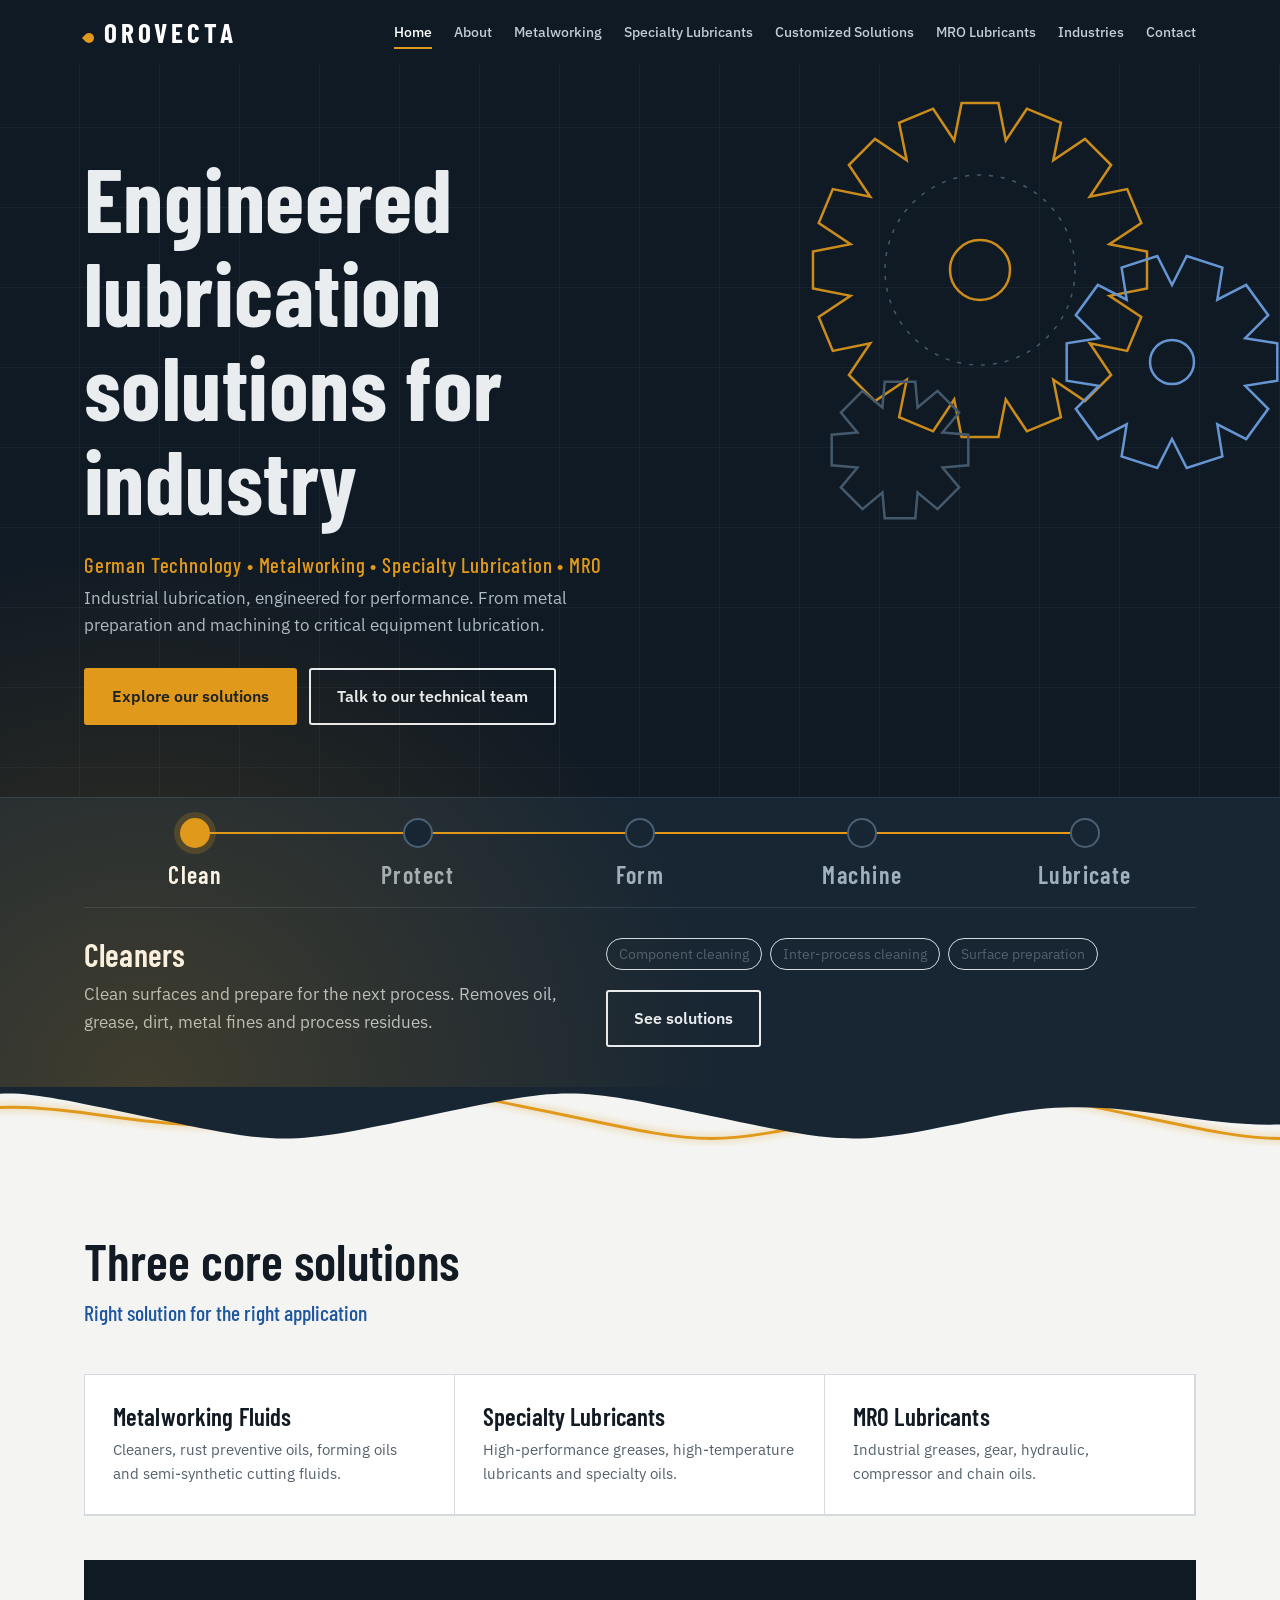
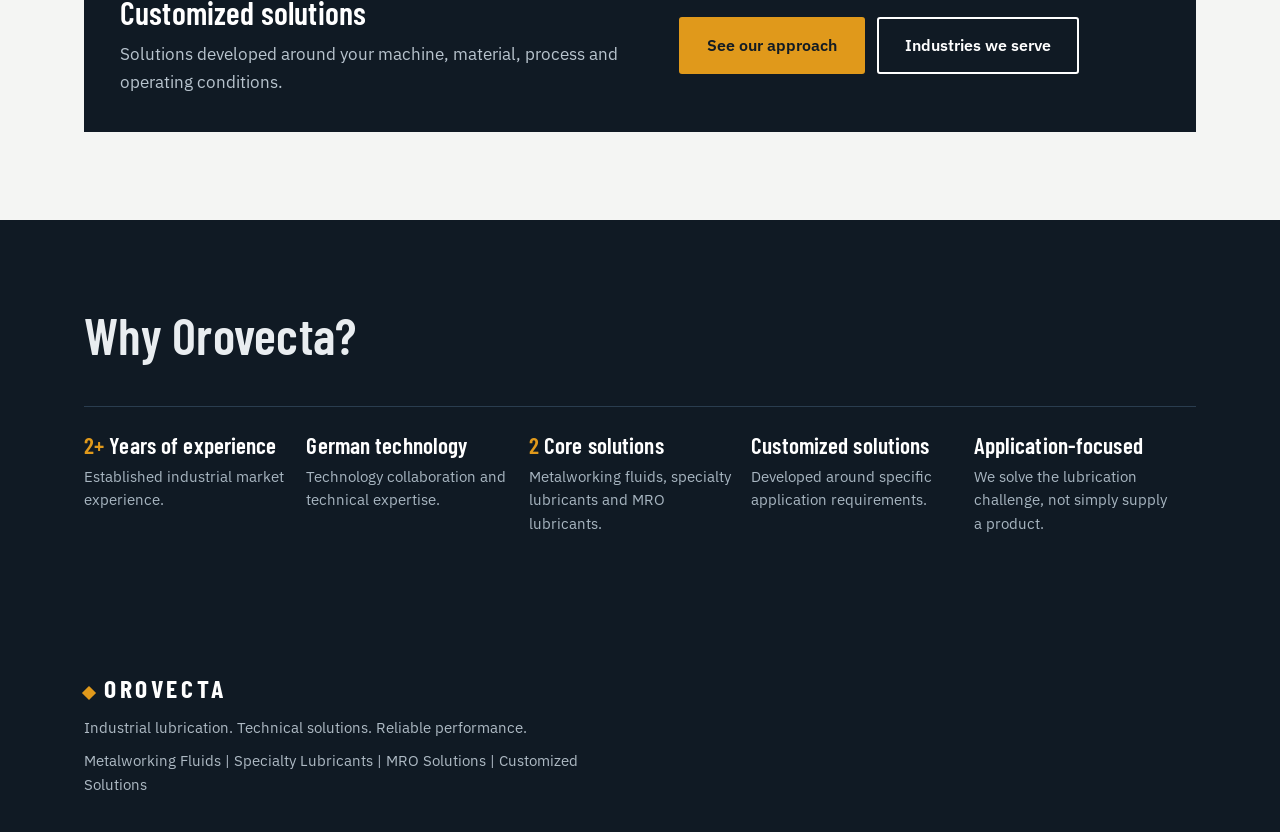
==== index.html @ 0b3fddcb "rename" ====
<!DOCTYPE html>
<html lang="en">
<head>
<meta charset="utf-8">
<meta name="viewport" content="width=device-width, initial-scale=1, viewport-fit=cover">
<title>Orovecta | Industrial Lubrication. Engineered for Performance.</title>
<meta name="description" content="Metalworking fluids, specialty lubricants and MRO lubrication solutions with German technology, backed by application expertise.">
<link rel="preconnect" href="https://fonts.googleapis.com">
<link rel="preconnect" href="https://fonts.gstatic.com" crossorigin>
<link href="https://fonts.googleapis.com/css2?family=Barlow+Condensed:wght@500;600;700&family=IBM+Plex+Sans:wght@400;500;600&display=swap" rel="stylesheet">
<style>
:root{--bg:#f4f5f3;--surface:#fff;--ink:#121b24;--muted:#53606c;--line:#d5dade;--dark:#101a24;--dark2:#182633;--cobalt:#1f56a0;--amber:#e0991b;--on-dark:#e9edf0;
--head:'Barlow Condensed','Arial Narrow',Arial,sans-serif;--body:'IBM Plex Sans',system-ui,-apple-system,'Segoe UI',Arial,sans-serif;
box-sizing:border-box;padding-top:env(safe-area-inset-top,0px);padding-bottom:env(safe-area-inset-bottom,0px)}
@media (prefers-color-scheme:dark){:root:not([data-theme="light"]){--bg:#0d151d;--surface:#142130;--ink:#e9edf0;--muted:#9aa8b4;--line:#27384a;--cobalt:#6fa3e6}}
:root[data-theme="dark"]{--bg:#0d151d;--surface:#142130;--ink:#e9edf0;--muted:#9aa8b4;--line:#27384a;--cobalt:#6fa3e6}
*,*::before,*::after{box-sizing:inherit}
main>section{display:none}main>section.on{display:block}main>section.on.first:not(.hero){padding-top:150px}
nav a.cur{color:#fff;border-color:var(--amber)}
.pn{display:flex;justify-content:space-between;gap:16px;margin-top:56px;padding-top:24px;border-top:1px solid var(--line);flex-wrap:wrap}
html{scroll-padding-top:calc(72px + env(safe-area-inset-top,0px))}
body{margin:0;background:var(--bg);color:var(--ink);font:400 17px/1.6 var(--body)}
h1,h2,h3{font-family:var(--head);font-weight:600;line-height:1.05;margin:0;letter-spacing:.005em}
h1{font-size:clamp(2.8rem,7.5vw,5.6rem);font-weight:700}
h2{font-size:clamp(2.1rem,4.6vw,3.2rem)}
h3{font-size:1.55rem}
p{margin:0 0 1em;max-width:62ch}
a{color:inherit}
:focus-visible{outline:3px solid var(--amber);outline-offset:3px}
.wrap{max-width:1160px;margin:0 auto;padding:0 24px}
section{padding:88px 0}
.sub{font:500 1.35rem/1.3 var(--head);color:var(--cobalt);margin:10px 0 22px}
.lead{font-size:1.1rem;color:var(--muted)}

/* header */
header{position:fixed;top:0;left:0;right:0;z-index:20;background:var(--dark);color:var(--on-dark);padding-top:env(safe-area-inset-top,0px)}
.bar{display:flex;align-items:center;justify-content:space-between;height:64px}
.logo{font:700 1.7rem var(--head);letter-spacing:.14em;text-decoration:none;color:#fff}
.logo i{display:inline-block;width:10px;height:10px;background:var(--amber);margin-right:10px;transform:rotate(45deg)}
nav ul{display:flex;gap:22px;list-style:none;margin:0;padding:0}
nav a{text-decoration:none;font-size:.86rem;font-weight:500;color:#c3ccd4;padding:6px 0;border-bottom:2px solid transparent}
nav a:hover{color:#fff;border-color:var(--amber)}
.menu{display:none;background:none;border:1px solid #3a4b5b;color:#fff;padding:8px 14px;font:inherit;font-size:.9rem;border-radius:4px;cursor:pointer}
@media(max-width:1020px){.menu{display:block}
nav{position:absolute;top:100%;left:0;right:0;background:var(--dark);display:none;border-top:1px solid #26384a}
nav.open{display:block}nav ul{flex-direction:column;gap:0;padding:8px 24px 16px}nav a{display:block;padding:12px 0}}

/* hero */
.hero{background:var(--dark);color:var(--on-dark);padding:150px 0 0;position:relative;overflow:hidden}
.hero::before{content:"";position:absolute;inset:0;background:repeating-linear-gradient(90deg,transparent 0 79px,rgba(255,255,255,.04) 79px 80px),repeating-linear-gradient(0deg,transparent 0 79px,rgba(255,255,255,.04) 79px 80px)}
.hero .wrap{position:relative}
.hero h1{max-width:13ch}
.hero p.tag{font:500 1.3rem var(--head);color:var(--amber);letter-spacing:.04em;margin:26px 0 8px}
.hero p.sup{color:#aebac4;max-width:52ch}
.btns{display:flex;flex-wrap:wrap;gap:12px;margin-top:28px}
.btn{display:inline-block;padding:14px 26px;border-radius:3px;font-weight:600;text-decoration:none;font-size:.98rem;border:2px solid var(--amber);cursor:pointer;font-family:var(--body)}
.btn.p{background:var(--amber);color:#121b24}.btn.p:hover{background:#f0ac35}
.btn.o{color:inherit;border-color:currentColor;background:none}.btn.o:hover{border-color:var(--amber);color:var(--amber)}

/* process line: the signature element */
.line{margin-top:72px;background:var(--dark2);border-top:1px solid #2a3d4f;position:relative}
.stages{display:grid;grid-template-columns:repeat(5,1fr);position:relative}
.stages::before{content:"";position:absolute;top:34px;left:10%;height:2px;background:var(--amber);width:80%;transform-origin:left;animation:draw 1.6s .2s cubic-bezier(.6,0,.2,1) both}
@keyframes draw{from{transform:scaleX(0)}}
.st{background:none;border:0;color:#9fb0be;font:inherit;text-align:center;padding:20px 8px 18px;cursor:pointer;position:relative}
.st b{display:block;width:30px;height:30px;margin:0 auto 12px;border:2px solid #4b6074;background:var(--dark2);border-radius:50%;position:relative;z-index:1;transition:.2s}
.st span{font:600 1.5rem var(--head);letter-spacing:.06em;display:block}
.st[aria-selected="true"]{color:#fff}.st[aria-selected="true"] b{background:var(--amber);border-color:var(--amber);box-shadow:0 0 0 6px rgba(224,153,27,.2)}
.st:hover b{border-color:var(--amber)}
.detail{padding:30px 0 40px;border-top:1px solid #2a3d4f;display:grid;grid-template-columns:1fr 1.2fr;gap:30px;align-items:start}
.detail h3{color:#fff;font-size:2rem}.detail p{color:#b8c4ce;margin:0}.detail .chips span{border-color:#3a4f63;color:#d6dee5}
@media(max-width:760px){.stages::before{display:none}.st span{font-size:1.05rem}.st b{width:22px;height:22px}.detail{grid-template-columns:1fr}.st{padding:16px 2px 14px}}
@media(prefers-reduced-motion:reduce){.stages::before{animation:none}html{scroll-behavior:auto}}

.chips{display:flex;flex-wrap:wrap;gap:8px;margin:14px 0 0;padding:0;list-style:none}
.chips span,.chips li{border:1px solid var(--line);padding:4px 12px;border-radius:99px;font-size:.88rem;color:var(--muted)}

/* about / expertise */
.two{display:grid;grid-template-columns:1fr 1fr;gap:56px}
@media(max-width:860px){.two{grid-template-columns:1fr}section{padding:64px 0}}
.exp{display:grid;grid-template-columns:repeat(2,1fr);gap:0;border:1px solid var(--line);margin-top:48px;background:var(--surface)}
.exp a{padding:28px;text-decoration:none;border-right:1px solid var(--line);border-bottom:1px solid var(--line);transition:background .2s}
.exp a:hover{background:rgba(224,153,27,.1)}
.exp h3{margin-bottom:8px}.exp p{font-size:.95rem;color:var(--muted);margin:0}
.exp.e3{grid-template-columns:repeat(3,1fr)}
@media(max-width:800px){.exp,.exp.e3{grid-template-columns:1fr}}

/* product sections */
.alt{background:var(--surface);border-block:1px solid var(--line)}
.grid{display:grid;grid-template-columns:repeat(2,1fr);gap:20px;margin-top:44px}
.card{background:var(--surface);border:1px solid var(--line);border-left:5px solid var(--cobalt);padding:28px}
.alt .card{background:var(--bg)}
.card h3{margin-bottom:4px}.card .k{font-weight:500;margin-bottom:12px}.card p{color:var(--muted);font-size:.96rem}
.card .for{font-size:.82rem;color:var(--muted);margin:0 0 6px}
@media(max-width:760px){.grid{grid-template-columns:1fr}}
.grid.three{grid-template-columns:repeat(3,1fr)}@media(max-width:900px){.grid.three{grid-template-columns:1fr 1fr}}@media(max-width:600px){.grid.three{grid-template-columns:1fr}}
.callout{background:var(--dark);color:var(--on-dark);padding:36px;margin-top:44px;display:grid;grid-template-columns:1.1fr 1fr;gap:30px;align-items:center}
.callout h3{font-size:2rem;color:#fff}.callout p{color:#b8c4ce;margin:12px 0 0}.callout .chips li{border-color:#3a4f63;color:#d6dee5}
@media(max-width:760px){.callout{grid-template-columns:1fr}}

/* custom steps: a real sequence */
.steps{display:grid;grid-template-columns:repeat(5,1fr);gap:0;margin-top:44px;counter-reset:s}
.steps div{padding:22px 18px 0 0;border-top:3px solid var(--ink);position:relative;counter-increment:s}
.steps div::before{content:counter(s);font:700 1.1rem var(--head);position:absolute;top:-3px;right:0;background:var(--amber);padding:2px 9px}
.steps h3{font-size:1.4rem}.steps p{font-size:.92rem;color:var(--muted);margin:6px 0 0}
@media(max-width:860px){.steps{grid-template-columns:1fr;gap:22px}}
.motto{font:700 clamp(1.7rem,4vw,2.6rem)/1.1 var(--head);margin-top:52px;color:var(--cobalt)}

/* industries */
.ind{margin-top:40px;border-top:1px solid var(--line)}
.ind div{display:grid;grid-template-columns:1fr 1.5fr;gap:24px;padding:22px 0;border-bottom:1px solid var(--line)}
.ind h3{font-size:1.6rem}.ind p{margin:0;color:var(--muted)}
@media(max-width:700px){.ind div{grid-template-columns:1fr;gap:6px}}

/* why */
.why{background:var(--dark);color:var(--on-dark)}
.why .grid{grid-template-columns:repeat(5,1fr);gap:0;border-top:1px solid #2a3d4f}
.why .num{color:var(--amber)}
.why .grid{align-items:start}
.why .grid div{padding:26px 20px 0 0}.why h3{color:#fff;font-size:1.45rem;margin-bottom:8px}.why p{font-size:.92rem;color:#a8b6c1;margin:0}
@media(max-width:960px){.why .grid{grid-template-columns:1fr 1fr;gap:20px}}@media(max-width:560px){.why .grid{grid-template-columns:1fr}}

/* contact */
form{display:grid;grid-template-columns:1fr 1fr;gap:16px;margin-top:8px}
label{display:block;font-size:.9rem;font-weight:500;margin-bottom:6px}
input,textarea{width:100%;font:inherit;padding:12px 14px;border:1px solid var(--line);background:var(--surface);color:var(--ink);border-radius:3px}
input:focus,textarea:focus{border-color:var(--cobalt)}
.full{grid-column:1/-1}textarea{min-height:130px;resize:vertical}
@media(max-width:560px){form{grid-template-columns:1fr}}
#msg{margin-top:14px;font-weight:500;color:var(--cobalt)}
footer{background:var(--dark);color:#aebac4;padding:48px 0 36px}
footer .logo{font-size:1.6rem}footer p{margin:10px 0 0;font-size:.92rem}

/* motion + creative layer */
.art{position:absolute;right:-60px;top:70px;width:min(560px,60vw);opacity:.9;pointer-events:none}
.art .g1{transform-origin:200px 200px;animation:spin 40s linear infinite}
.art .g2{transform-origin:392px 292px;animation:spin 25s linear infinite reverse}
.art .g3{transform-origin:120px 380px;animation:spin 18s linear infinite}
@keyframes spin{to{transform:rotate(360deg)}}
.drop{display:inline-block;width:14px;height:14px;background:var(--amber);border-radius:50% 50% 50% 0;transform:rotate(-45deg);margin-right:10px;animation:drip 2.4s ease-in infinite}
@keyframes drip{0%{transform:rotate(-45deg) translate(0,-6px) scale(.7);opacity:0}30%{opacity:1}100%{transform:rotate(-45deg) translate(6px,6px) scale(1);opacity:.9}}
.rv{opacity:0;transform:translateY(26px);transition:opacity .7s ease,transform .7s cubic-bezier(.2,.7,.2,1);transition-delay:var(--d,0s)}
.rv.in{opacity:1;transform:none}
.steps div{--w:0}.steps div::after{content:"";position:absolute;left:0;top:-3px;height:3px;width:100%;background:var(--amber);transform:scaleX(0);transform-origin:left;transition:transform .9s ease var(--d,0s)}
.steps div.in::after{transform:scaleX(1)}
.ind div{transition:padding-left .25s,background .25s}.ind div:hover{padding-left:18px;background:rgba(224,153,27,.08)}
.card{transition:transform .25s,box-shadow .25s,border-color .25s}.card:hover{transform:translateY(-4px);border-left-color:var(--amber);box-shadow:0 14px 28px -16px rgba(16,26,36,.35)}
.wave{display:block;width:100%;height:60px;margin-top:-1px;background:var(--dark)}
.wave path{animation:slosh 7s ease-in-out infinite alternate}
@keyframes slosh{to{transform:translateX(-80px)}}
.cnt{font:700 3.2rem/1 var(--head);color:var(--amber)}
.bar2{position:fixed;left:0;top:0;height:3px;background:var(--amber);width:0;z-index:30}
@media(prefers-reduced-motion:reduce){.art *,.drop,.wave path{animation:none!important}.rv{opacity:1;transform:none;transition:none}.steps div::after{transition:none;transform:scaleX(1)}}

.sheen{fill:none;stroke:#e0991b;stroke-width:3;stroke-linecap:round;filter:drop-shadow(0 0 4px rgba(224,153,27,.7))}
.hero::after{content:"";position:absolute;left:-10%;bottom:0;width:70%;height:55%;background:radial-gradient(ellipse at 30% 100%,rgba(224,153,27,.2),transparent 65%);pointer-events:none}
</style>
</head>
<body>
<div class="bar2" id="pg"></div>
<header>
 <div class="wrap bar">
  <a class="logo" href="#home"><i class="drop"></i>OROVECTA</a>
  <button class="menu" id="menu" aria-expanded="false" aria-controls="nav">Menu</button>
  <nav id="nav" aria-label="Main">
   <ul>
    <li><a href="#home">Home</a></li><li><a href="#about">About</a></li><li><a href="#metalworking">Metalworking</a></li>
    <li><a href="#specialty">Specialty Lubricants</a></li><li><a href="#custom">Customized Solutions</a></li>
    <li><a href="#mro">MRO Lubricants</a></li><li><a href="#industries">Industries</a></li><li><a href="#contact">Contact</a></li>
   </ul>
  </nav>
 </div>
</header>

<main>
<section class="hero" id="home" style="padding-bottom:0">
 <div class="wrap">
  <h1>Engineered lubrication solutions for industry</h1>
  <p class="tag">German Technology &bull; Metalworking &bull; Specialty Lubrication &bull; MRO</p>
  <p class="sup">Industrial lubrication, engineered for performance. From metal preparation and machining to critical equipment lubrication.</p>
  <div class="btns"><a class="btn p" href="#about">Explore our solutions</a><a class="btn o" href="#contact">Talk to our technical team</a></div>
 </div>
 <div class="line">
  <div class="wrap">
   <div class="stages" role="tablist" aria-label="Application stages"></div>
   <div class="detail" id="detail" role="tabpanel" aria-live="polite"></div>
  </div>
 </div>
</section>
<svg class="wave" viewBox="0 0 1440 60" preserveAspectRatio="none" aria-hidden="true" style="background:var(--bg)"><path class="sheen" d="M-80 30C80 0 160 60 320 30S480 0 640 30 800 60 960 30 1120 0 1280 30 1440 60 1600 30"/><path fill="#182633" d="M-80 0H1520V30C1360 60 1280 0 1120 30S960 60 800 30 640 0 480 30 320 60 160 30 0 0 -80 30Z"/></svg>

<section id="about">
 <div class="wrap">
  <div class="two">
   <div>
    <h2>About Orovecta</h2>
    <p class="sub">Technology. Application expertise. Industrial experience.</p>
   </div>
   <div>
    <p>Orovecta is an industrial lubrication brand with over 8 years of market experience, providing technology-driven lubrication solutions for metalworking and industrial applications.</p>
    <p>Our technology collaboration with German partners brings technical expertise into our portfolio, while our application-focused approach helps address the practical challenges faced by manufacturers and maintenance teams.</p>
    <p><strong>We believe lubrication is not simply about selecting an oil or grease. It is about understanding the application, operating environment and performance requirement.</strong></p>
   </div>
  </div>
  <div class="exp">
   <a href="#metalworking"><h3>Metalworking Fluids</h3><p>Cleaners, rust preventive oils, forming oils and semi-synthetic cutting fluids.</p></a>
   <a href="#specialty"><h3>Specialty Lubricants</h3><p>High-performance greases, high-temperature lubricants, specialty oils and application-specific lubricants.</p></a>
   <a href="#mro"><h3>MRO &amp; Industrial Lubricants</h3><p>Industrial greases, gear, hydraulic, compressor and chain oils, and maintenance lubricants.</p></a>
   <a href="#custom"><h3>Customized Solutions</h3><p>Application-specific formulations and technical solutions.</p></a>
  </div>
 </div>
</section>

<section class="alt" id="metalworking">
 <div class="wrap">
  <h2>Metalworking Solutions</h2>
  <p class="sub">Designed around your manufacturing process</p>
  <p class="lead">Metalworking performance depends on the interaction between material, tooling, machine, process and fluid. Orovecta provides solutions across different stages of metal processing.</p>
  <div class="grid">
   <article class="card"><h3>Cleaners</h3><p class="k">Clean surfaces. Prepare for the next process.</p><p class="for">Removes</p><ul class="chips"><li>Oil</li><li>Grease</li><li>Dirt</li><li>Metal fines</li><li>Process residues</li></ul><p style="margin-top:14px">Component cleaning, inter-process cleaning and surface preparation.</p></article>
   <article class="card"><h3>Rust Preventive Oils</h3><p class="k">Protect components between processes.</p><p class="for">Corrosion protection during</p><ul class="chips"><li>Inter-process storage</li><li>Transportation</li><li>Finished component storage</li></ul><p style="margin-top:14px">Protects ferrous components against atmospheric corrosion and flash rust.</p></article>
   <article class="card"><h3>Forming Oils</h3><p class="k">Lubrication for demanding forming operations.</p><p class="for">Solutions for</p><ul class="chips"><li>Stamping</li><li>Pressing</li><li>Drawing</li><li>Deep drawing</li><li>Bending</li><li>Sheet metal forming</li></ul><p style="margin-top:14px">Supports lubrication, surface protection and process performance.</p></article>
   <article class="card"><h3>Semi-Synthetic Cutting Fluids</h3><p class="k">Cooling and lubrication for modern machining.</p><p class="for">Suitable for</p><ul class="chips"><li>Turning</li><li>Milling</li><li>Drilling</li><li>Tapping</li><li>Sawing</li><li>CNC machining</li></ul><p style="margin-top:14px">Supports tool life, surface finish, cooling, lubrication and process stability.</p></article>
  </div>
  <div class="btns"><a class="btn p" href="#contact">View metalworking products</a></div>
 </div>
</section>

<section id="specialty">
 <div class="wrap">
  <h2>Specialty Lubricants</h2>
  <p class="sub">Performance for demanding applications</p>
  <p class="lead">Standard lubricants are not always sufficient when equipment operates under extreme temperature, heavy loads, high speeds, water exposure, aggressive environments or extended lubrication intervals. Orovecta's specialty portfolio is designed for applications where conventional lubrication reaches its limits.</p>
  <div class="grid three">
   <article class="card"><h3>High-Temperature Lubricants</h3><p>For applications exposed to elevated and fluctuating temperatures.</p></article>
   <article class="card"><h3>Heavy-Duty &amp; EP Lubricants</h3><p>For high-load and demanding industrial equipment.</p></article>
   <article class="card"><h3>Specialty Greases</h3><p>For critical bearings, machinery and application-specific requirements.</p></article>
   <article class="card"><h3>High-Performance Chain Lubricants</h3><p>For chains operating under demanding temperature and environmental conditions.</p></article>
   <article class="card"><h3>Specialty Oils</h3><p>For selected gear, hydraulic, compressor and industrial applications.</p></article>
   <article class="card"><h3>Maintenance &amp; Assembly Lubricants</h3><p>For assembly, protection and maintenance requirements.</p></article>
  </div>
  <div class="callout">
   <div><h3>When standard lubrication isn't enough</h3><p>Our technical team works with you to understand temperature, load, speed, environment, materials and lubrication interval, then identifies the appropriate specialty lubricant for the application.</p></div>
   <ul class="chips"><li>High-temperature bearings</li><li>Industrial chains &amp; conveyors</li><li>Gearboxes &amp; drives</li><li>Heavy-load equipment</li><li>Machine tools</li><li>Process equipment</li><li>Water-exposed equipment</li><li>Critical industrial applications</li></ul>
  </div>
  <div class="btns"><a class="btn p" href="#contact">Explore specialty lubricants</a></div>
 </div>
</section>

<section class="alt" id="custom">
 <div class="wrap">
  <h2>Customized Lubrication Solutions</h2>
  <p class="sub">Because every application is different</p>
  <p class="lead">A standard product may not always deliver the desired performance. Differences in material, process, machine design, operating conditions and production requirements can create unique lubrication challenges. Orovecta works with customers to develop application-specific solutions across metalworking and industrial lubrication.</p>
  <div class="steps">
   <div><h3>Understand</h3><p>Material, machine, process and operating conditions.</p></div>
   <div><h3>Identify</h3><p>The key performance challenge.</p></div>
   <div><h3>Recommend</h3><p>An appropriate existing Orovecta solution or formulation.</p></div>
   <div><h3>Trial</h3><p>Evaluation under actual operating conditions.</p></div>
   <div><h3>Optimize</h3><p>Fine-tuning for performance and process requirements.</p></div>
  </div>
  <h3 style="margin-top:56px">Customization can include</h3>
  <ul class="chips"><li>Application-specific formulations</li><li>Performance optimization</li><li>Product modification</li><li>Alternative lubricant solutions</li><li>Metalworking fluid customization</li><li>Process-specific lubrication</li></ul>
  <p class="motto">Your process. Your requirements. Your solution.</p>
  <a class="btn p" href="#contact">Discuss your application</a>
 </div>
</section>

<section id="mro">
 <div class="wrap">
  <h2>MRO &amp; Industrial Lubrication</h2>
  <p class="sub">Reliable lubrication for everyday industrial requirements</p>
  <p class="lead">Orovecta provides a range of industrial lubricants for routine maintenance as well as demanding plant applications.</p>
  <div class="grid three">
   <article class="card"><h3>Industrial Greases</h3><p>For bearings, machinery and general industrial applications.</p></article>
   <article class="card"><h3>Gear Oils</h3><p>For industrial gearboxes and transmission systems.</p></article>
   <article class="card"><h3>Hydraulic Oils</h3><p>For hydraulic equipment and fluid power systems.</p></article>
   <article class="card"><h3>Compressor Oils</h3><p>For industrial compressor applications.</p></article>
   <article class="card"><h3>Chain Oils</h3><p>For industrial chains and material handling systems.</p></article>
   <article class="card"><h3>Circulating &amp; Machine Oils</h3><p>For general industrial lubrication requirements.</p></article>
   <article class="card"><h3>Maintenance Lubricants</h3><p>For assembly, protection and routine plant maintenance.</p></article>
  </div>
  <p class="for" style="margin:36px 0 0;color:var(--muted)">Applications</p>
  <ul class="chips"><li>Bearings</li><li>Gearboxes</li><li>Chains</li><li>Conveyors</li><li>Pumps</li><li>Motors</li><li>Machine tools</li><li>Industrial equipment</li></ul>
  <div class="btns"><a class="btn p" href="#contact">Explore MRO products</a></div>
 </div>
</section>

<section class="alt" id="industries">
 <div class="wrap">
  <h2>Solutions Across Industry</h2>
  <p class="lead" style="margin-top:14px">Orovecta serves a broad range of manufacturing and industrial sectors.</p>
  <div class="ind">
   <div><h3>Automotive &amp; Auto Components</h3><p>Machining, forming, cleaning, corrosion protection and equipment lubrication.</p></div>
   <div><h3>General Engineering</h3><p>CNC machining, machine tools, bearings, gearboxes and plant maintenance.</p></div>
   <div><h3>Metal Fabrication</h3><p>Forming, stamping, cutting, cleaning and corrosion protection.</p></div>
   <div><h3>Steel &amp; Metal Processing</h3><p>Specialty lubrication and metalworking solutions for demanding environments.</p></div>
   <div><h3>Industrial Machinery</h3><p>Specialty lubricants and MRO solutions for critical equipment.</p></div>
   <div><h3>Machine Shops &amp; CNC</h3><p>Cutting fluids, cleaners, forming solutions and application-specific products.</p></div>
  </div>
 </div>
</section>

<section data-page="home">
 <div class="wrap">
  <h2>Three core solutions</h2>
  <p class="sub">Right solution for the right application</p>
  <div class="exp e3">
   <a href="#metalworking"><h3>Metalworking Fluids</h3><p>Cleaners, rust preventive oils, forming oils and semi-synthetic cutting fluids.</p></a>
   <a href="#specialty"><h3>Specialty Lubricants</h3><p>High-performance greases, high-temperature lubricants and specialty oils.</p></a>
   <a href="#mro"><h3>MRO Lubricants</h3><p>Industrial greases, gear, hydraulic, compressor and chain oils.</p></a>
  </div>
  <div class="callout">
   <div><h3>Customized solutions</h3><p>Solutions developed around your machine, material, process and operating conditions.</p></div>
   <div class="btns" style="margin:0"><a class="btn p" href="#custom">See our approach</a><a class="btn o" href="#industries" style="color:#fff">Industries we serve</a></div>
  </div>
 </div>
</section>

<section class="why" data-page="home">
 <div class="wrap">
  <h2>Why Orovecta?</h2>
  <div class="grid">
   <div><h3><span class="num"><span data-n="9">0</span>+</span> Years of experience</h3><p>Established industrial market experience.</p></div>
   <div><h3>German technology</h3><p>Technology collaboration and technical expertise.</p></div>
   <div><h3><span class="num"><span data-n="3">0</span></span> Core solutions</h3><p>Metalworking fluids, specialty lubricants and MRO lubricants.</p></div>
   <div><h3>Customized solutions</h3><p>Developed around specific application requirements.</p></div>
   <div><h3>Application-focused</h3><p>We solve the lubrication challenge, not simply supply a product.</p></div>
  </div>
 </div>
</section>

<section id="contact">
 <div class="wrap two">
  <div>
   <h2>Have a lubrication challenge?</h2>
   <p class="sub">Technical enquiry</p>
   <p>Tell us about your machine, material, process and operating conditions. Our technical team can help identify an appropriate Orovecta solution.</p>
  </div>
  <div>
   <form id="f">
    <div><label for="n">Name</label><input id="n" required autocomplete="name"></div>
    <div><label for="c">Company</label><input id="c" autocomplete="organization"></div>
    <div><label for="e">Email</label><input id="e" type="email" required autocomplete="email"></div>
    <div><label for="p">Phone</label><input id="p" type="tel" autocomplete="tel"></div>
    <div class="full"><label for="a">Application / requirement</label><textarea id="a" required></textarea></div>
    <div class="full"><button class="btn p" type="submit">Send enquiry</button><div id="msg" role="status"></div></div>
   </form>
  </div>
 </div>
</section>
<div id="pn-tpl" hidden></div>
</main>

<footer>
 <div class="wrap">
  <a class="logo" href="#home"><i></i>OROVECTA</a>
  <p>Industrial lubrication. Technical solutions. Reliable performance.</p>
  <p>Metalworking Fluids | Specialty Lubricants | MRO Solutions | Customized Solutions</p>
 </div>
</footer>

<script>
var EMAIL="info@orovecta.com"; /* replace with your enquiry address */
var S=[
["Clean","Cleaners","Clean surfaces and prepare for the next process. Removes oil, grease, dirt, metal fines and process residues.",["Component cleaning","Inter-process cleaning","Surface preparation"],"#metalworking"],
["Protect","Rust Preventive Oils","Protect components between processes against atmospheric corrosion and flash rust.",["Inter-process storage","Transportation","Finished component storage"],"#metalworking"],
["Form","Forming Oils","Lubrication for demanding forming operations, supporting surface protection and process performance.",["Stamping","Deep drawing","Bending","Sheet metal forming"],"#metalworking"],
["Machine","Semi-Synthetic Cutting Fluids","Cooling and lubrication for modern machining, supporting tool life, surface finish and process stability.",["Turning","Milling","Drilling","CNC machining"],"#metalworking"],
["Lubricate","Specialty &amp; MRO Lubricants","Greases, gear, hydraulic, compressor and chain oils for critical equipment, from routine maintenance to extreme conditions.",["Bearings","Gearboxes","Chains","Pumps"],"#specialty"]];
var st=document.querySelector(".stages"),d=document.getElementById("detail");
S.forEach(function(s,i){var b=document.createElement("button");b.className="st";b.type="button";b.setAttribute("role","tab");b.innerHTML="<b></b><span>"+s[0]+"</span>";b.onclick=function(){pick(i)};st.appendChild(b)});
function pick(i){var s=S[i];[].forEach.call(st.children,function(b,j){b.setAttribute("aria-selected",j==i)});
d.innerHTML='<div><h3>'+s[1]+'</h3><p style="margin-top:10px">'+s[2]+'</p></div><div><ul class="chips" style="margin:0">'+s[3].map(function(x){return"<li>"+x+"</li>"}).join("")+'</ul><div class="btns" style="margin-top:20px"><a class="btn o" href="'+s[4]+'">See solutions</a></div></div>'}
pick(0);
var m=document.getElementById("menu"),nv=document.getElementById("nav");
m.onclick=function(){var o=nv.classList.toggle("open");m.setAttribute("aria-expanded",o)};
nv.addEventListener("click",function(e){if(e.target.tagName=="A"){nv.classList.remove("open");m.setAttribute("aria-expanded",false)}});
document.getElementById("f").onsubmit=function(e){e.preventDefault();var g=function(i){return document.getElementById(i).value};
var body="Name: "+g("n")+"\nCompany: "+g("c")+"\nEmail: "+g("e")+"\nPhone: "+g("p")+"\n\nApplication / requirement:\n"+g("a");
location.href="mailto:"+EMAIL+"?subject="+encodeURIComponent("Technical enquiry from "+g("n"))+"&body="+encodeURIComponent(body);
document.getElementById("msg").textContent="Your email app is opening with the enquiry filled in. Press send there to complete it."};

var P=["home","about","metalworking","specialty","custom","mro","industries","contact"],
T={home:"Home",about:"About",metalworking:"Metalworking",specialty:"Specialty Lubricants",custom:"Customized Solutions",mro:"MRO Lubricants",industries:"Industries",contact:"Contact"};
function route(){var r=location.hash.slice(1);if(P.indexOf(r)<0)r="home";var f=true;
[].forEach.call(document.querySelectorAll("main>section"),function(x){var on=(x.id||x.dataset.page)==r;x.classList.toggle("on",on);x.classList.toggle("first",on&&f);if(on)f=false});
[].forEach.call(document.querySelectorAll("nav a"),function(a){a.classList.toggle("cur",a.getAttribute("href")=="#"+r)});
document.title=(r=="home"?"Orovecta | Industrial Lubrication. Engineered for Performance.":T[r]+" | Orovecta");
var old=document.querySelector(".pn");if(old)old.remove();
if(r!="home"&&r!="contact"){var i=P.indexOf(r),n=P[i+1],pv=P[i-1],sec=document.querySelector("main>section.on:last-of-type")||document.querySelector("main>section.on");
var w=document.querySelector("main>section.on .wrap");var d=document.createElement("div");d.className="pn";
d.innerHTML=(pv?'<a class="btn o" href="#'+pv+'">&larr; '+T[pv]+'</a>':'<span></span>')+(n?'<a class="btn o" href="#'+n+'">'+T[n]+' &rarr;</a>':'');w.appendChild(d)}
window.scrollTo(0,0)}
window.addEventListener("hashchange",route);route();

/* creative hero art */
function gear(cx,cy,r,n,t){var d="",a=Math.PI*2/n;for(var i=0;i<n;i++){var b=i*a,p=[[r-t,b-a*.5],[r+t,b-a*.28],[r+t,b+a*.28],[r-t,b+a*.5]];p.forEach(function(q,k){d+=(i+k?"L":"M")+(cx+Math.cos(q[1])*q[0]).toFixed(1)+" "+(cy+Math.sin(q[1])*q[0]).toFixed(1)})}return d+"Z"}
var hero=document.getElementById("home");
hero.insertAdjacentHTML("afterbegin",'<svg class="art" viewBox="0 0 560 520" fill="none" aria-hidden="true"><g class="g1"><path d="'+gear(200,200,150,16,18)+'" stroke="#e0991b" stroke-width="2.5"/><circle cx="200" cy="200" r="95" stroke="#4b6074" stroke-width="1.5" stroke-dasharray="4 8"/><circle cx="200" cy="200" r="30" stroke="#e0991b" stroke-width="2.5"/></g><g class="g2"><path d="'+gear(392,292,92,10,15)+'" stroke="#6fa3e6" stroke-width="2.5"/><circle cx="392" cy="292" r="22" stroke="#6fa3e6" stroke-width="2.5"/></g><g class="g3"><path d="'+gear(120,380,58,8,12)+'" stroke="#4b6074" stroke-width="2.5"/></g></svg>');
hero.style.position="relative";
/* auto-cycle process line until user clicks */
var cur=0,auto=setInterval(function(){cur=(cur+1)%5;pick(cur)},3800);
[].forEach.call(st.children,function(b){b.addEventListener("click",function(){clearInterval(auto)})});
/* scroll reveal */
var rm=matchMedia("(prefers-reduced-motion:reduce)").matches;
var io=new IntersectionObserver(function(es){es.forEach(function(e){if(e.isIntersecting){e.target.classList.add("in");io.unobserve(e.target);var c=e.target.querySelector("[data-n]");if(c&&!rm){var n=+c.dataset.n,k=0,t=setInterval(function(){c.textContent=++k;if(k>=n)clearInterval(t)},180)}else if(c)c.textContent=c.dataset.n}})},{threshold:.15});
document.querySelectorAll(".card,.steps div,.ind div,.why .grid div,.exp a,.callout,.motto").forEach(function(el,i){el.classList.add("rv");el.style.setProperty("--d",(i%6)*.08+"s");io.observe(el)});
/* scroll progress */
addEventListener("scroll",function(){var h=document.documentElement;document.getElementById("pg").style.width=(h.scrollTop/(h.scrollHeight-h.clientHeight)*100)+"%"},{passive:true});

</script>
</body>
</html>
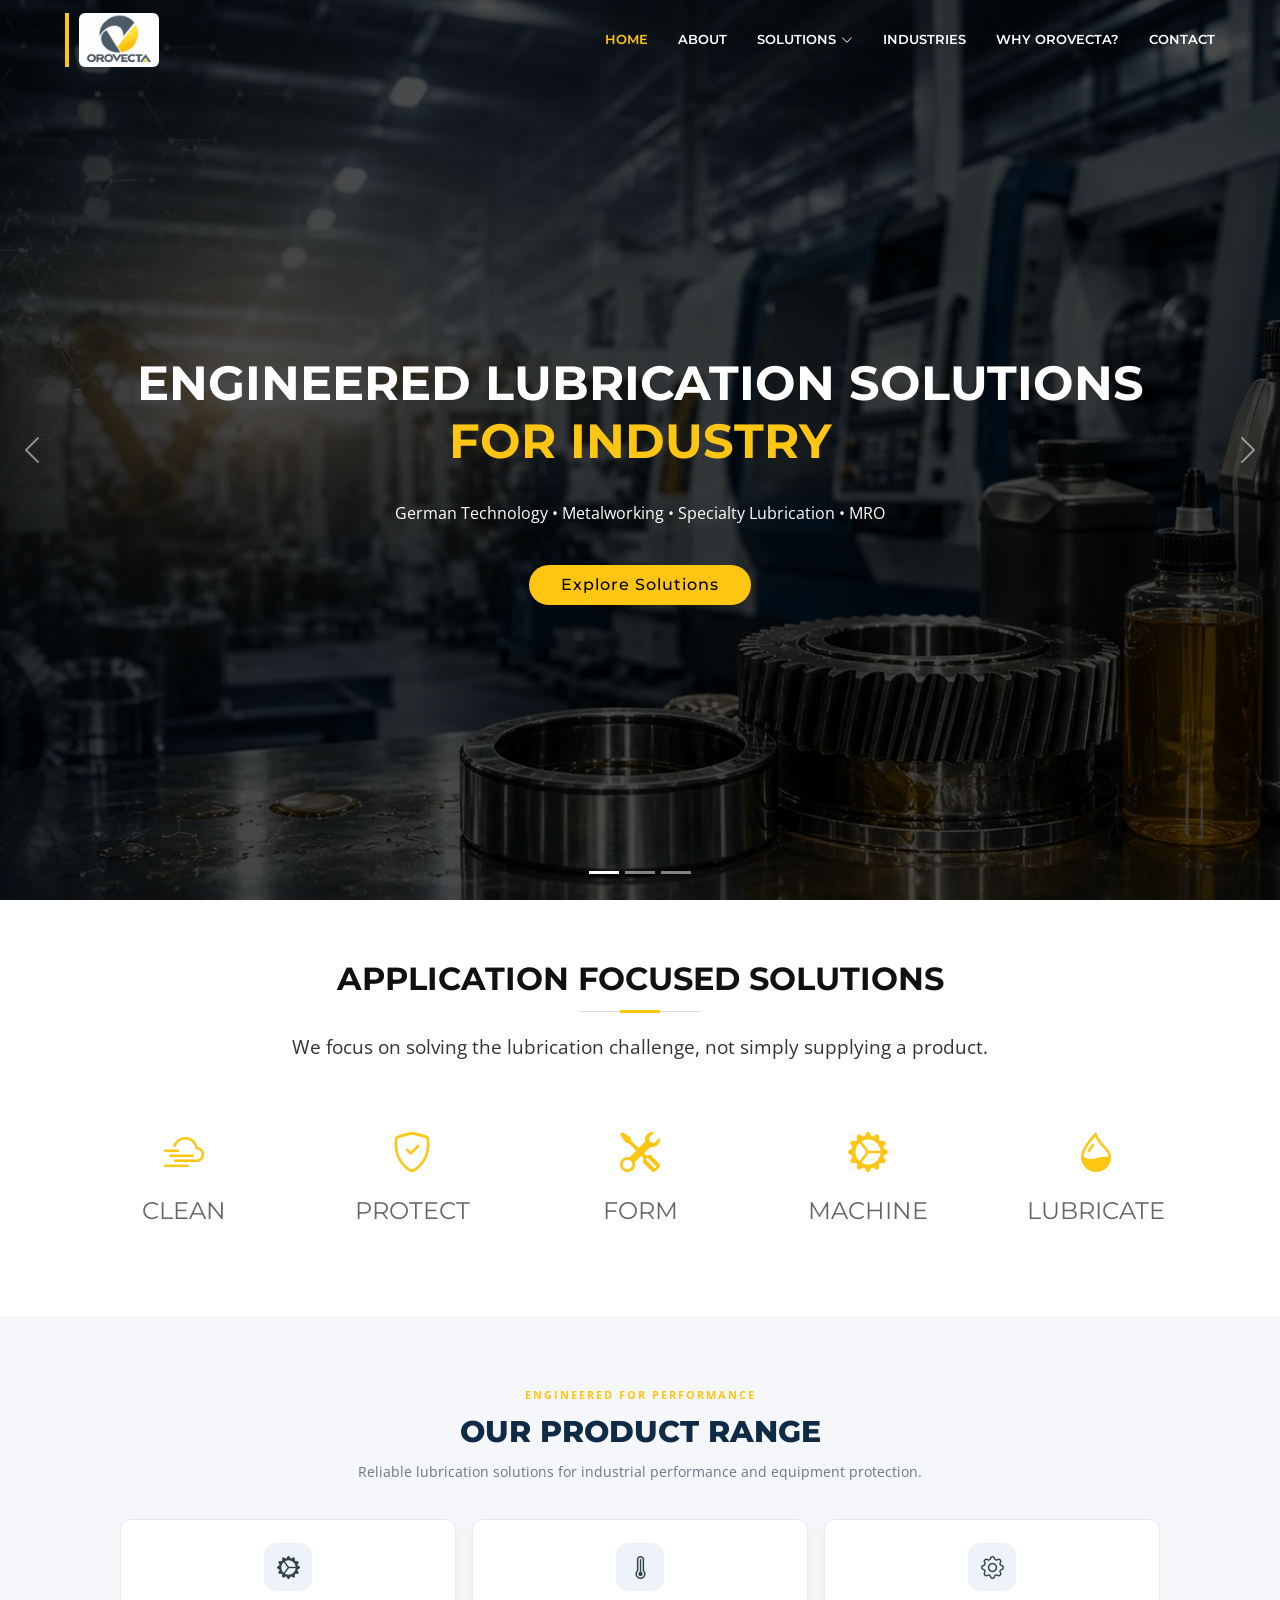
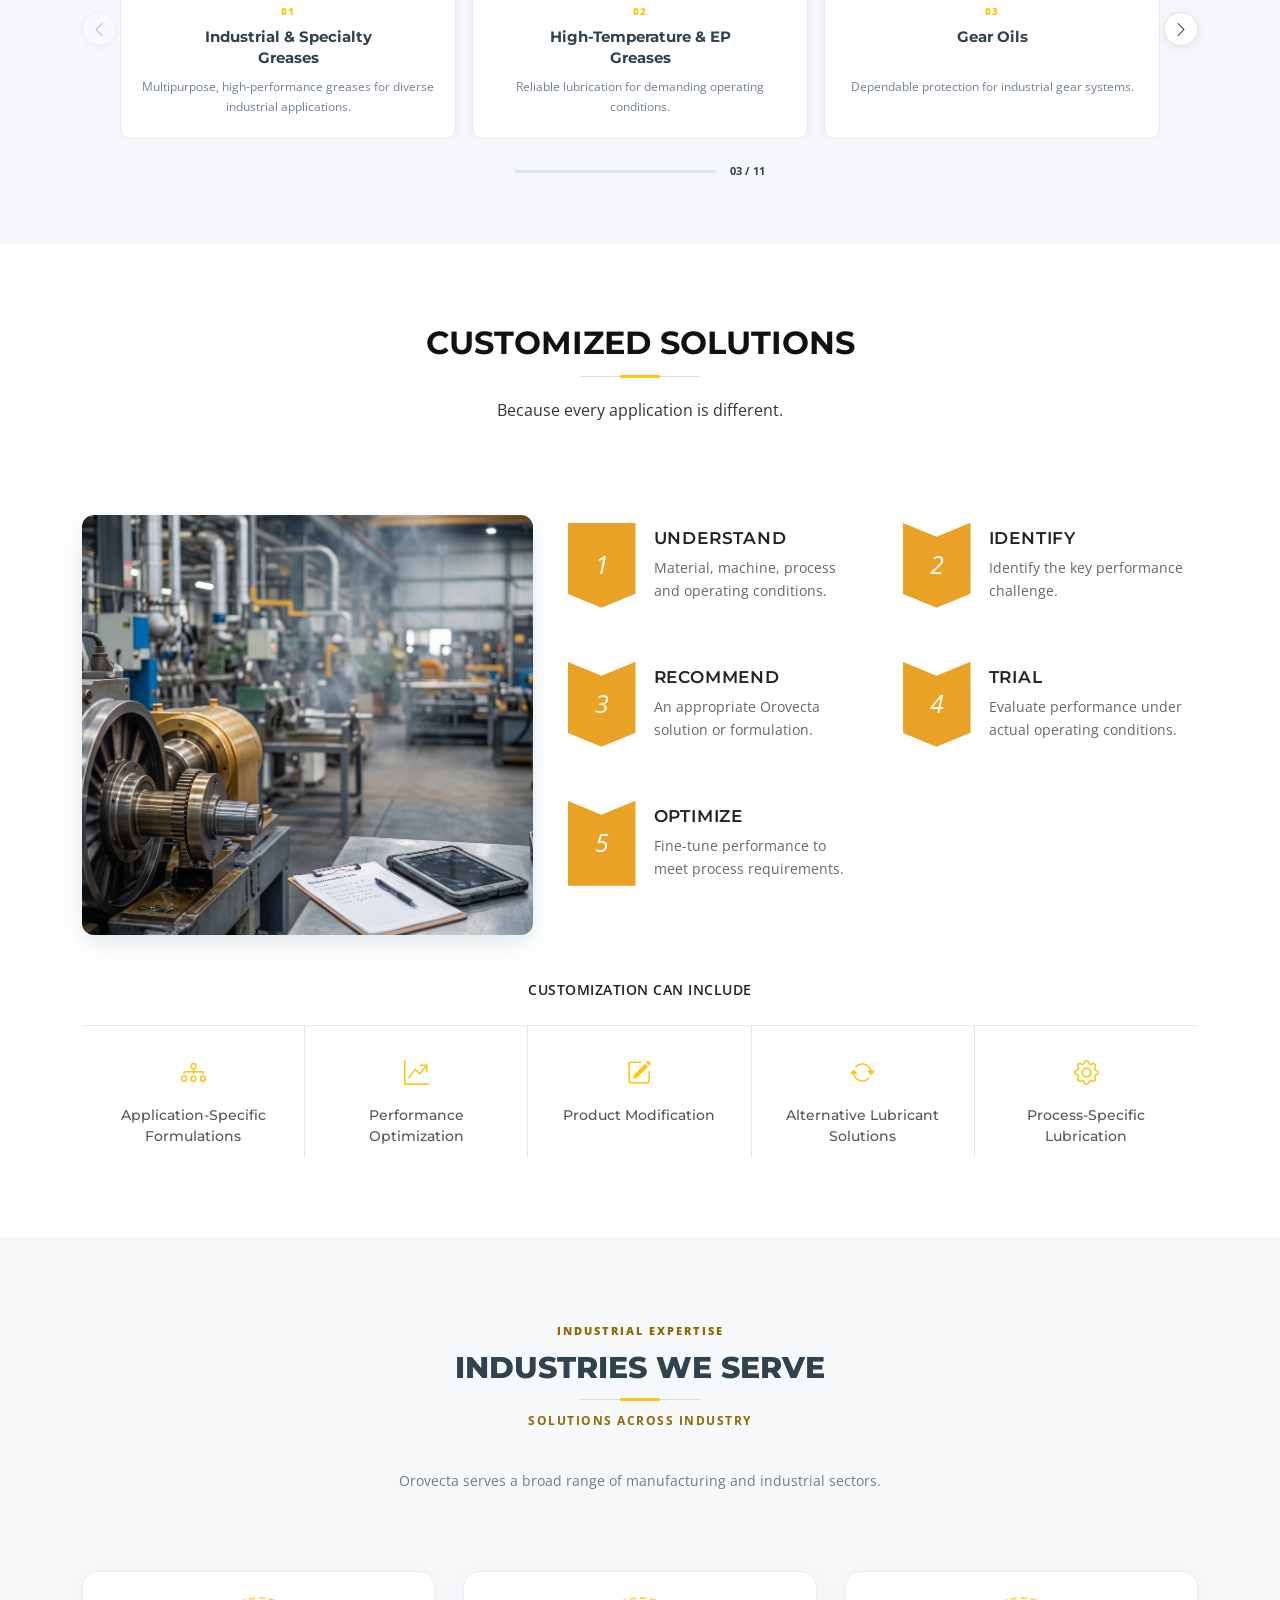
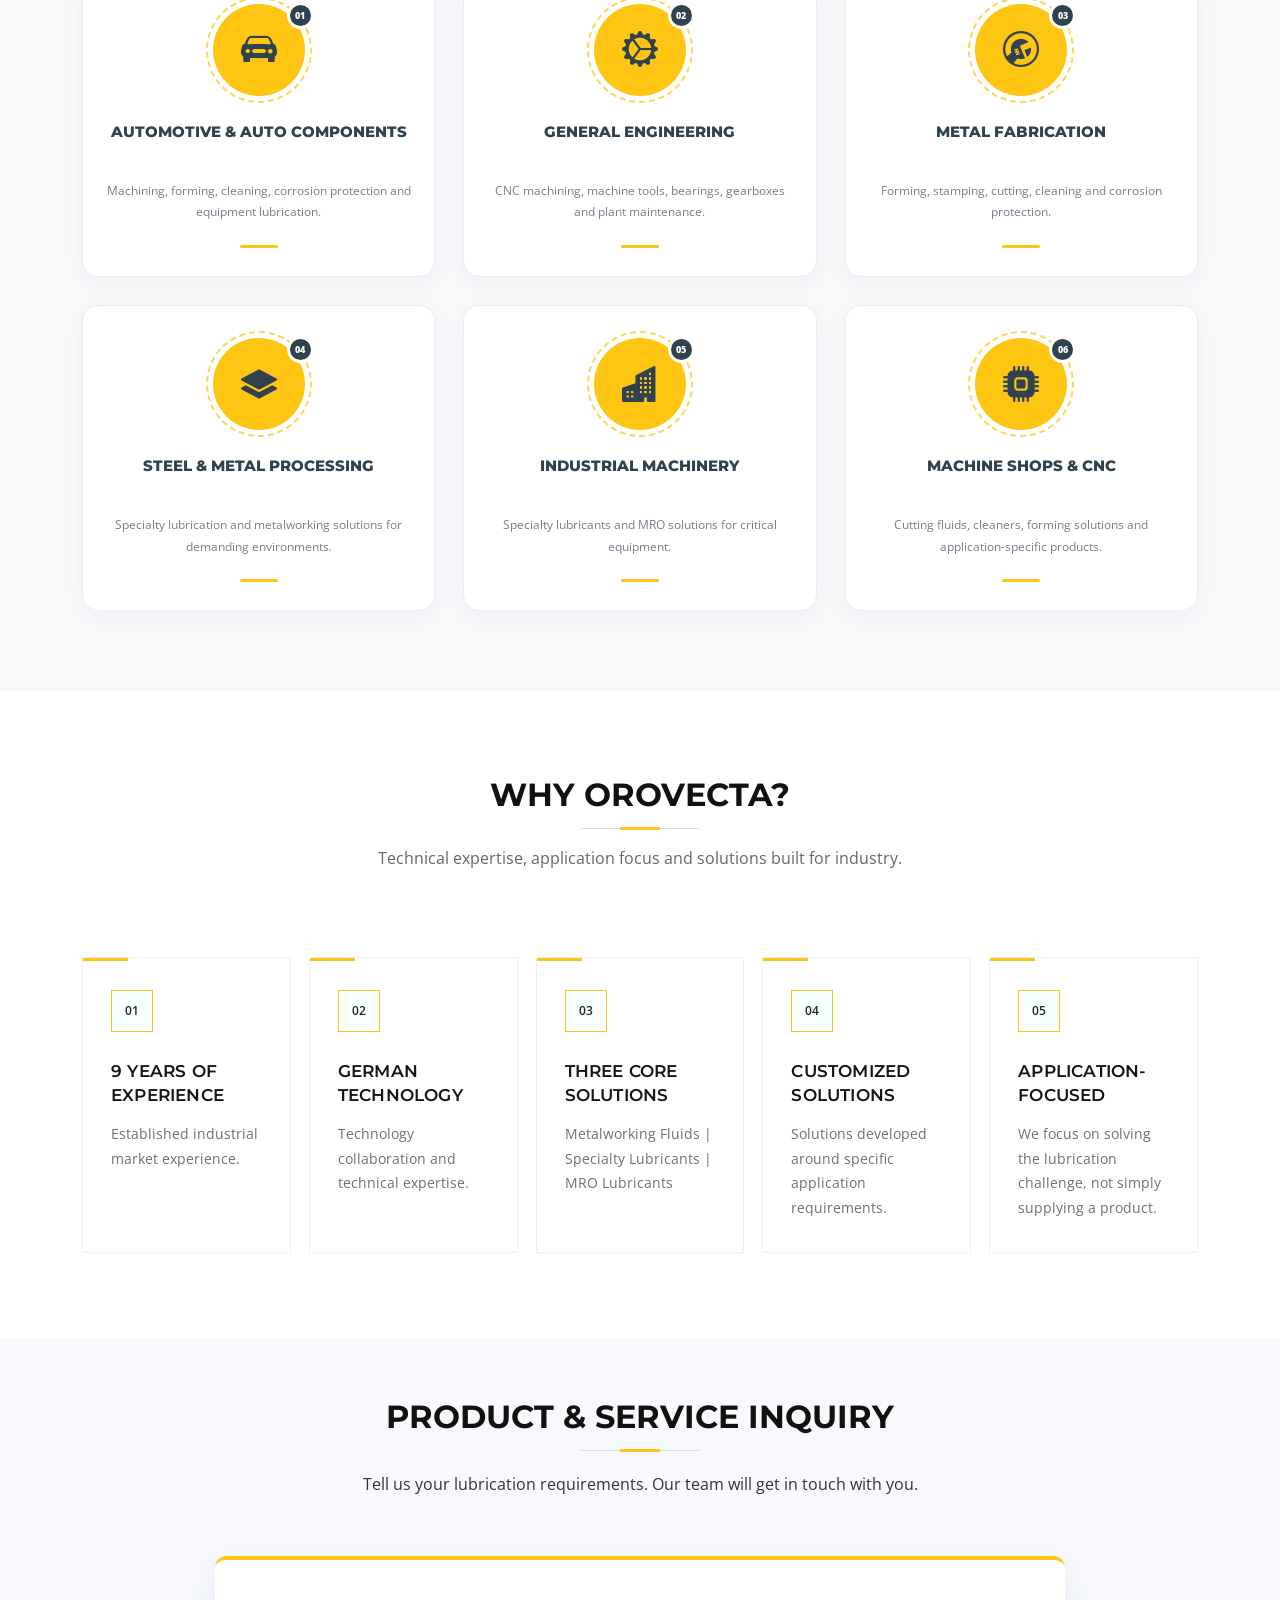
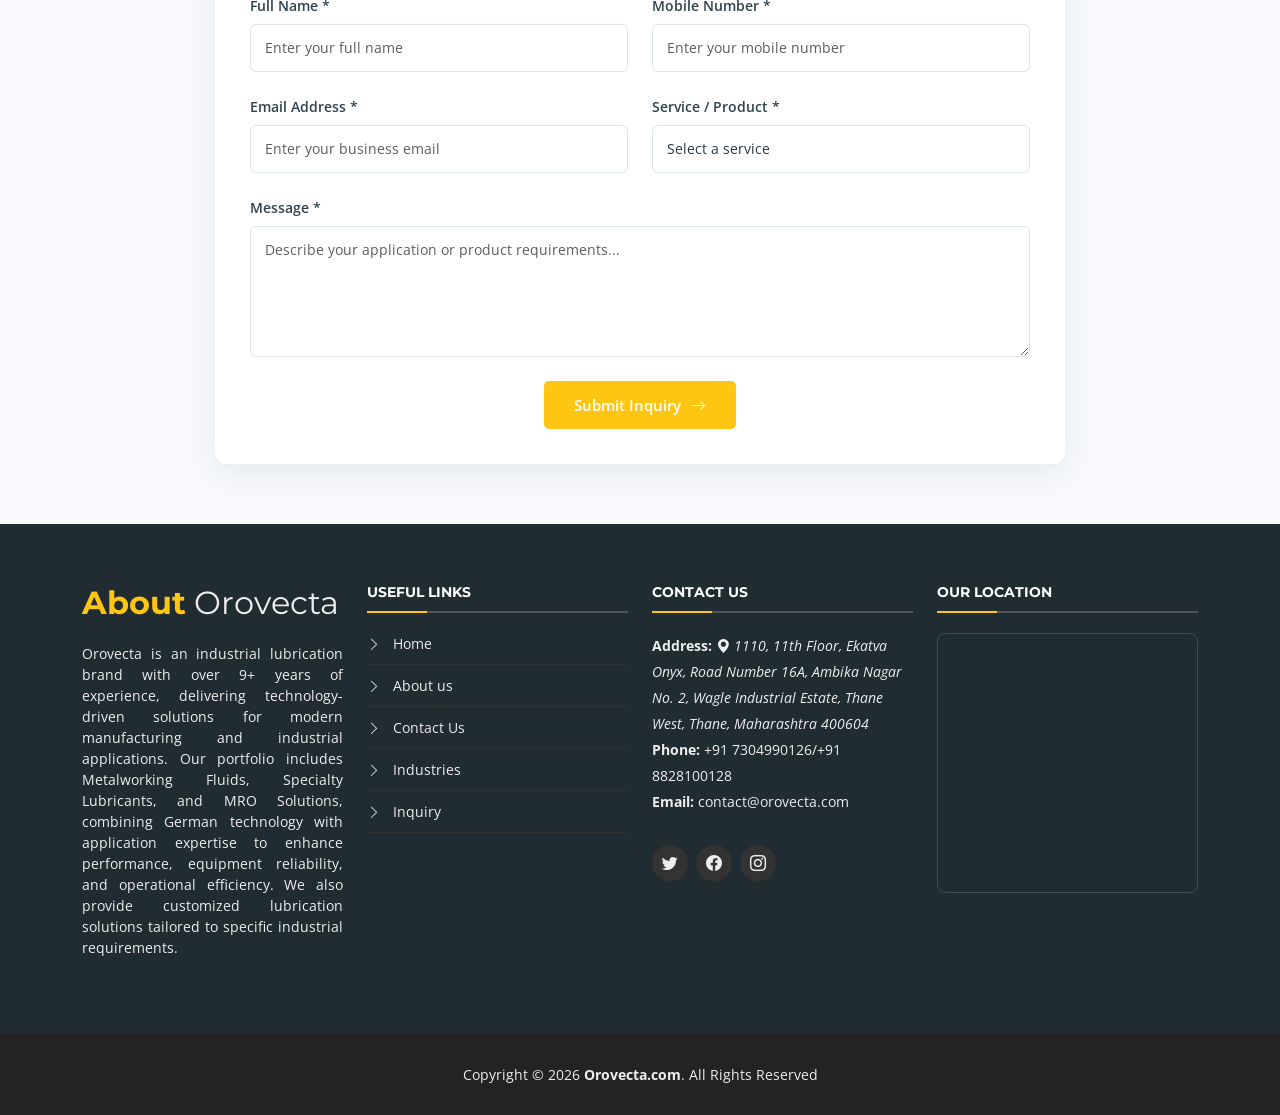
==== commit 7b638804: "Initial commit" ====
--- a/index.html
+++ b/index.html
@@ -1,414 +1,1020 @@
 <!DOCTYPE html>
 <html lang="en">
+
 <head>
-<meta charset="utf-8">
-<meta name="viewport" content="width=device-width, initial-scale=1, viewport-fit=cover">
-<title>Orovecta | Industrial Lubrication. Engineered for Performance.</title>
-<meta name="description" content="Metalworking fluids, specialty lubricants and MRO lubrication solutions with German technology, backed by application expertise.">
-<link rel="preconnect" href="https://fonts.googleapis.com">
-<link rel="preconnect" href="https://fonts.gstatic.com" crossorigin>
-<link href="https://fonts.googleapis.com/css2?family=Barlow+Condensed:wght@500;600;700&family=IBM+Plex+Sans:wght@400;500;600&display=swap" rel="stylesheet">
-<style>
-:root{--bg:#f4f5f3;--surface:#fff;--ink:#121b24;--muted:#53606c;--line:#d5dade;--dark:#101a24;--dark2:#182633;--cobalt:#1f56a0;--amber:#e0991b;--on-dark:#e9edf0;
---head:'Barlow Condensed','Arial Narrow',Arial,sans-serif;--body:'IBM Plex Sans',system-ui,-apple-system,'Segoe UI',Arial,sans-serif;
-box-sizing:border-box;padding-top:env(safe-area-inset-top,0px);padding-bottom:env(safe-area-inset-bottom,0px)}
-@media (prefers-color-scheme:dark){:root:not([data-theme="light"]){--bg:#0d151d;--surface:#142130;--ink:#e9edf0;--muted:#9aa8b4;--line:#27384a;--cobalt:#6fa3e6}}
-:root[data-theme="dark"]{--bg:#0d151d;--surface:#142130;--ink:#e9edf0;--muted:#9aa8b4;--line:#27384a;--cobalt:#6fa3e6}
-*,*::before,*::after{box-sizing:inherit}
-main>section{display:none}main>section.on{display:block}main>section.on.first:not(.hero){padding-top:150px}
-nav a.cur{color:#fff;border-color:var(--amber)}
-.pn{display:flex;justify-content:space-between;gap:16px;margin-top:56px;padding-top:24px;border-top:1px solid var(--line);flex-wrap:wrap}
-html{scroll-padding-top:calc(72px + env(safe-area-inset-top,0px))}
-body{margin:0;background:var(--bg);color:var(--ink);font:400 17px/1.6 var(--body)}
-h1,h2,h3{font-family:var(--head);font-weight:600;line-height:1.05;margin:0;letter-spacing:.005em}
-h1{font-size:clamp(2.8rem,7.5vw,5.6rem);font-weight:700}
-h2{font-size:clamp(2.1rem,4.6vw,3.2rem)}
-h3{font-size:1.55rem}
-p{margin:0 0 1em;max-width:62ch}
-a{color:inherit}
-:focus-visible{outline:3px solid var(--amber);outline-offset:3px}
-.wrap{max-width:1160px;margin:0 auto;padding:0 24px}
-section{padding:88px 0}
-.sub{font:500 1.35rem/1.3 var(--head);color:var(--cobalt);margin:10px 0 22px}
-.lead{font-size:1.1rem;color:var(--muted)}
-
-/* header */
-header{position:fixed;top:0;left:0;right:0;z-index:20;background:var(--dark);color:var(--on-dark);padding-top:env(safe-area-inset-top,0px)}
-.bar{display:flex;align-items:center;justify-content:space-between;height:64px}
-.logo{font:700 1.7rem var(--head);letter-spacing:.14em;text-decoration:none;color:#fff}
-.logo i{display:inline-block;width:10px;height:10px;background:var(--amber);margin-right:10px;transform:rotate(45deg)}
-nav ul{display:flex;gap:22px;list-style:none;margin:0;padding:0}
-nav a{text-decoration:none;font-size:.86rem;font-weight:500;color:#c3ccd4;padding:6px 0;border-bottom:2px solid transparent}
-nav a:hover{color:#fff;border-color:var(--amber)}
-.menu{display:none;background:none;border:1px solid #3a4b5b;color:#fff;padding:8px 14px;font:inherit;font-size:.9rem;border-radius:4px;cursor:pointer}
-@media(max-width:1020px){.menu{display:block}
-nav{position:absolute;top:100%;left:0;right:0;background:var(--dark);display:none;border-top:1px solid #26384a}
-nav.open{display:block}nav ul{flex-direction:column;gap:0;padding:8px 24px 16px}nav a{display:block;padding:12px 0}}
-
-/* hero */
-.hero{background:var(--dark);color:var(--on-dark);padding:150px 0 0;position:relative;overflow:hidden}
-.hero::before{content:"";position:absolute;inset:0;background:repeating-linear-gradient(90deg,transparent 0 79px,rgba(255,255,255,.04) 79px 80px),repeating-linear-gradient(0deg,transparent 0 79px,rgba(255,255,255,.04) 79px 80px)}
-.hero .wrap{position:relative}
-.hero h1{max-width:13ch}
-.hero p.tag{font:500 1.3rem var(--head);color:var(--amber);letter-spacing:.04em;margin:26px 0 8px}
-.hero p.sup{color:#aebac4;max-width:52ch}
-.btns{display:flex;flex-wrap:wrap;gap:12px;margin-top:28px}
-.btn{display:inline-block;padding:14px 26px;border-radius:3px;font-weight:600;text-decoration:none;font-size:.98rem;border:2px solid var(--amber);cursor:pointer;font-family:var(--body)}
-.btn.p{background:var(--amber);color:#121b24}.btn.p:hover{background:#f0ac35}
-.btn.o{color:inherit;border-color:currentColor;background:none}.btn.o:hover{border-color:var(--amber);color:var(--amber)}
-
-/* process line: the signature element */
-.line{margin-top:72px;background:var(--dark2);border-top:1px solid #2a3d4f;position:relative}
-.stages{display:grid;grid-template-columns:repeat(5,1fr);position:relative}
-.stages::before{content:"";position:absolute;top:34px;left:10%;height:2px;background:var(--amber);width:80%;transform-origin:left;animation:draw 1.6s .2s cubic-bezier(.6,0,.2,1) both}
-@keyframes draw{from{transform:scaleX(0)}}
-.st{background:none;border:0;color:#9fb0be;font:inherit;text-align:center;padding:20px 8px 18px;cursor:pointer;position:relative}
-.st b{display:block;width:30px;height:30px;margin:0 auto 12px;border:2px solid #4b6074;background:var(--dark2);border-radius:50%;position:relative;z-index:1;transition:.2s}
-.st span{font:600 1.5rem var(--head);letter-spacing:.06em;display:block}
-.st[aria-selected="true"]{color:#fff}.st[aria-selected="true"] b{background:var(--amber);border-color:var(--amber);box-shadow:0 0 0 6px rgba(224,153,27,.2)}
-.st:hover b{border-color:var(--amber)}
-.detail{padding:30px 0 40px;border-top:1px solid #2a3d4f;display:grid;grid-template-columns:1fr 1.2fr;gap:30px;align-items:start}
-.detail h3{color:#fff;font-size:2rem}.detail p{color:#b8c4ce;margin:0}.detail .chips span{border-color:#3a4f63;color:#d6dee5}
-@media(max-width:760px){.stages::before{display:none}.st span{font-size:1.05rem}.st b{width:22px;height:22px}.detail{grid-template-columns:1fr}.st{padding:16px 2px 14px}}
-@media(prefers-reduced-motion:reduce){.stages::before{animation:none}html{scroll-behavior:auto}}
-
-.chips{display:flex;flex-wrap:wrap;gap:8px;margin:14px 0 0;padding:0;list-style:none}
-.chips span,.chips li{border:1px solid var(--line);padding:4px 12px;border-radius:99px;font-size:.88rem;color:var(--muted)}
-
-/* about / expertise */
-.two{display:grid;grid-template-columns:1fr 1fr;gap:56px}
-@media(max-width:860px){.two{grid-template-columns:1fr}section{padding:64px 0}}
-.exp{display:grid;grid-template-columns:repeat(2,1fr);gap:0;border:1px solid var(--line);margin-top:48px;background:var(--surface)}
-.exp a{padding:28px;text-decoration:none;border-right:1px solid var(--line);border-bottom:1px solid var(--line);transition:background .2s}
-.exp a:hover{background:rgba(224,153,27,.1)}
-.exp h3{margin-bottom:8px}.exp p{font-size:.95rem;color:var(--muted);margin:0}
-.exp.e3{grid-template-columns:repeat(3,1fr)}
-@media(max-width:800px){.exp,.exp.e3{grid-template-columns:1fr}}
-
-/* product sections */
-.alt{background:var(--surface);border-block:1px solid var(--line)}
-.grid{display:grid;grid-template-columns:repeat(2,1fr);gap:20px;margin-top:44px}
-.card{background:var(--surface);border:1px solid var(--line);border-left:5px solid var(--cobalt);padding:28px}
-.alt .card{background:var(--bg)}
-.card h3{margin-bottom:4px}.card .k{font-weight:500;margin-bottom:12px}.card p{color:var(--muted);font-size:.96rem}
-.card .for{font-size:.82rem;color:var(--muted);margin:0 0 6px}
-@media(max-width:760px){.grid{grid-template-columns:1fr}}
-.grid.three{grid-template-columns:repeat(3,1fr)}@media(max-width:900px){.grid.three{grid-template-columns:1fr 1fr}}@media(max-width:600px){.grid.three{grid-template-columns:1fr}}
-.callout{background:var(--dark);color:var(--on-dark);padding:36px;margin-top:44px;display:grid;grid-template-columns:1.1fr 1fr;gap:30px;align-items:center}
-.callout h3{font-size:2rem;color:#fff}.callout p{color:#b8c4ce;margin:12px 0 0}.callout .chips li{border-color:#3a4f63;color:#d6dee5}
-@media(max-width:760px){.callout{grid-template-columns:1fr}}
-
-/* custom steps: a real sequence */
-.steps{display:grid;grid-template-columns:repeat(5,1fr);gap:0;margin-top:44px;counter-reset:s}
-.steps div{padding:22px 18px 0 0;border-top:3px solid var(--ink);position:relative;counter-increment:s}
-.steps div::before{content:counter(s);font:700 1.1rem var(--head);position:absolute;top:-3px;right:0;background:var(--amber);padding:2px 9px}
-.steps h3{font-size:1.4rem}.steps p{font-size:.92rem;color:var(--muted);margin:6px 0 0}
-@media(max-width:860px){.steps{grid-template-columns:1fr;gap:22px}}
-.motto{font:700 clamp(1.7rem,4vw,2.6rem)/1.1 var(--head);margin-top:52px;color:var(--cobalt)}
-
-/* industries */
-.ind{margin-top:40px;border-top:1px solid var(--line)}
-.ind div{display:grid;grid-template-columns:1fr 1.5fr;gap:24px;padding:22px 0;border-bottom:1px solid var(--line)}
-.ind h3{font-size:1.6rem}.ind p{margin:0;color:var(--muted)}
-@media(max-width:700px){.ind div{grid-template-columns:1fr;gap:6px}}
-
-/* why */
-.why{background:var(--dark);color:var(--on-dark)}
-.why .grid{grid-template-columns:repeat(5,1fr);gap:0;border-top:1px solid #2a3d4f}
-.why .num{color:var(--amber)}
-.why .grid{align-items:start}
-.why .grid div{padding:26px 20px 0 0}.why h3{color:#fff;font-size:1.45rem;margin-bottom:8px}.why p{font-size:.92rem;color:#a8b6c1;margin:0}
-@media(max-width:960px){.why .grid{grid-template-columns:1fr 1fr;gap:20px}}@media(max-width:560px){.why .grid{grid-template-columns:1fr}}
-
-/* contact */
-form{display:grid;grid-template-columns:1fr 1fr;gap:16px;margin-top:8px}
-label{display:block;font-size:.9rem;font-weight:500;margin-bottom:6px}
-input,textarea{width:100%;font:inherit;padding:12px 14px;border:1px solid var(--line);background:var(--surface);color:var(--ink);border-radius:3px}
-input:focus,textarea:focus{border-color:var(--cobalt)}
-.full{grid-column:1/-1}textarea{min-height:130px;resize:vertical}
-@media(max-width:560px){form{grid-template-columns:1fr}}
-#msg{margin-top:14px;font-weight:500;color:var(--cobalt)}
-footer{background:var(--dark);color:#aebac4;padding:48px 0 36px}
-footer .logo{font-size:1.6rem}footer p{margin:10px 0 0;font-size:.92rem}
-
-/* motion + creative layer */
-.art{position:absolute;right:-60px;top:70px;width:min(560px,60vw);opacity:.9;pointer-events:none}
-.art .g1{transform-origin:200px 200px;animation:spin 40s linear infinite}
-.art .g2{transform-origin:392px 292px;animation:spin 25s linear infinite reverse}
-.art .g3{transform-origin:120px 380px;animation:spin 18s linear infinite}
-@keyframes spin{to{transform:rotate(360deg)}}
-.drop{display:inline-block;width:14px;height:14px;background:var(--amber);border-radius:50% 50% 50% 0;transform:rotate(-45deg);margin-right:10px;animation:drip 2.4s ease-in infinite}
-@keyframes drip{0%{transform:rotate(-45deg) translate(0,-6px) scale(.7);opacity:0}30%{opacity:1}100%{transform:rotate(-45deg) translate(6px,6px) scale(1);opacity:.9}}
-.rv{opacity:0;transform:translateY(26px);transition:opacity .7s ease,transform .7s cubic-bezier(.2,.7,.2,1);transition-delay:var(--d,0s)}
-.rv.in{opacity:1;transform:none}
-.steps div{--w:0}.steps div::after{content:"";position:absolute;left:0;top:-3px;height:3px;width:100%;background:var(--amber);transform:scaleX(0);transform-origin:left;transition:transform .9s ease var(--d,0s)}
-.steps div.in::after{transform:scaleX(1)}
-.ind div{transition:padding-left .25s,background .25s}.ind div:hover{padding-left:18px;background:rgba(224,153,27,.08)}
-.card{transition:transform .25s,box-shadow .25s,border-color .25s}.card:hover{transform:translateY(-4px);border-left-color:var(--amber);box-shadow:0 14px 28px -16px rgba(16,26,36,.35)}
-.wave{display:block;width:100%;height:60px;margin-top:-1px;background:var(--dark)}
-.wave path{animation:slosh 7s ease-in-out infinite alternate}
-@keyframes slosh{to{transform:translateX(-80px)}}
-.cnt{font:700 3.2rem/1 var(--head);color:var(--amber)}
-.bar2{position:fixed;left:0;top:0;height:3px;background:var(--amber);width:0;z-index:30}
-@media(prefers-reduced-motion:reduce){.art *,.drop,.wave path{animation:none!important}.rv{opacity:1;transform:none;transition:none}.steps div::after{transition:none;transform:scaleX(1)}}
-
-.sheen{fill:none;stroke:#e0991b;stroke-width:3;stroke-linecap:round;filter:drop-shadow(0 0 4px rgba(224,153,27,.7))}
-.hero::after{content:"";position:absolute;left:-10%;bottom:0;width:70%;height:55%;background:radial-gradient(ellipse at 30% 100%,rgba(224,153,27,.2),transparent 65%);pointer-events:none}
-</style>
+  <meta charset="utf-8">
+  <meta content="width=device-width, initial-scale=1.0" name="viewport">
+
+  <title>Orovecta | Industrial Lubrication. Engineered for Performance.</title>
+  <meta content="" name="description">
+  <meta content="" name="keywords">
+
+  <!-- Favicons -->
+  <link href="favicon/favicon.png" rel="icon">
+  <link href="assets/img/apple-touch-icon.png" rel="apple-touch-icon">
+
+  <!-- Google Fonts -->
+  <link href="https://fonts.googleapis.com/css?family=Open+Sans:300,300i,400,400i,700,700i|Montserrat:300,400,500,700" rel="stylesheet">
+
+  <!-- Vendor CSS Files -->
+  <link href="assets/vendor/animate.css/animate.min.css" rel="stylesheet">
+  <link href="assets/vendor/aos/aos.css" rel="stylesheet">
+  <link href="assets/vendor/bootstrap/css/bootstrap.min.css" rel="stylesheet">
+  <link href="assets/vendor/bootstrap-icons/bootstrap-icons.css" rel="stylesheet">
+  <link href="assets/vendor/glightbox/css/glightbox.min.css" rel="stylesheet">
+  <link href="assets/vendor/swiper/swiper-bundle.min.css" rel="stylesheet">
+
+  <!-- Template Main CSS File -->
+  <link href="assets/css/style.css" rel="stylesheet">
+
+
 </head>
+
 <body>
-<div class="bar2" id="pg"></div>
-<header>
- <div class="wrap bar">
-  <a class="logo" href="#home"><i class="drop"></i>OROVECTA</a>
-  <button class="menu" id="menu" aria-expanded="false" aria-controls="nav">Menu</button>
-  <nav id="nav" aria-label="Main">
-   <ul>
-    <li><a href="#home">Home</a></li><li><a href="#about">About</a></li><li><a href="#metalworking">Metalworking</a></li>
-    <li><a href="#specialty">Specialty Lubricants</a></li><li><a href="#custom">Customized Solutions</a></li>
-    <li><a href="#mro">MRO Lubricants</a></li><li><a href="#industries">Industries</a></li><li><a href="#contact">Contact</a></li>
-   </ul>
-  </nav>
- </div>
-</header>
-
-<main>
-<section class="hero" id="home" style="padding-bottom:0">
- <div class="wrap">
-  <h1>Engineered lubrication solutions for industry</h1>
-  <p class="tag">German Technology &bull; Metalworking &bull; Specialty Lubrication &bull; MRO</p>
-  <p class="sup">Industrial lubrication, engineered for performance. From metal preparation and machining to critical equipment lubrication.</p>
-  <div class="btns"><a class="btn p" href="#about">Explore our solutions</a><a class="btn o" href="#contact">Talk to our technical team</a></div>
- </div>
- <div class="line">
-  <div class="wrap">
-   <div class="stages" role="tablist" aria-label="Application stages"></div>
-   <div class="detail" id="detail" role="tabpanel" aria-live="polite"></div>
-  </div>
- </div>
+
+  <!-- ======= Header ======= -->
+  <header id="header" class="fixed-top d-flex align-items-center header-transparent">
+    <div class="container-fluid">
+
+      <div class="row justify-content-center align-items-center">
+        <div class="col-xl-11 d-flex align-items-center justify-content-between">
+          <h1 class="logo"><a href="index.html"><img
+            src="assets/img/logo.webp"
+            class="img-fluid rounded"
+            alt="logo"
+          />
+          </a></h1>
+          
+
+          <!-- <nav id="navbar" class="navbar">
+            <ul>
+              <li><a class="nav-link scrollto active" href="index.html">HOME</a></li>
+              <li><a class="nav-link scrollto" href="about.html">ABOUT US</a></li>
+              <li><a class="nav-link scrollto" href="careers.html">CAREERS</a></li>
+              <li><a class="nav-link scrollto " href="Contact.html">CONTACT</a></li>
+             
+              <li class="dropdown"><a href=""><span>PRODUCTS</span> <i class="bi bi-chevron-down"></i></a>
+                <ul>
+                  <li><a href="reel_to_reel.html">Reel to Reel Plating </a></li>
+                  <li><a href="barrel.html">Barrel Plating </a></li>
+                  <li><a href="rack.html">Rack Plating  </a></li>
+                  <li><a href="selective.html">Selective Plating </a></li>
+                  <li><a href="reel_to_reel_selct.html">Reel to Reel Selective Plating </a></li>
+                  
+                </li>
+                </ul>
+              </li>
+              <li class="dropdown"><a href=""><span>MORE</span> <i class="bi bi-chevron-down"></i></a>
+                <ul>
+                  <li><a href="eq.html">Equipment’s </a></li>
+                  <li><a href="eq.html">Plated Parts </a></li>
+      
+                </ul>
+              </li>
+            </ul>
+            <i class="bi bi-list mobile-nav-toggle"></i>
+          </nav>-->
+          
+          <!-- .navbar  -->
+             <nav id="navbar" class="navbar">
+            <ul>
+              <li><a class="nav-link scrollto active" href="index.html">HOME</a></li>
+              <li><a class="nav-link scrollto" href="about.html">ABOUT</a></li>
+              <li class="dropdown"><a href="#solutions"><span>SOLUTIONS</span> <i class="bi bi-chevron-down"></i></a>
+                <ul>
+                  <li><a href="metalworking_Fluids.html">Metalworking Fluids</a></li>
+                  <li><a href="specialty_lubricants.html">Specialty Lubricants</a></li>
+                  <li><a href="mro_lubricants.html">MRO Lubricants</a></li>
+                  <li><a href="customized_solution.html">Customized Solutions</a></li>
+                </ul>
+              </li>
+              <li><a class="nav-link scrollto" href="industries.html">INDUSTRIES</a></li>
+              <li><a class="nav-link scrollto" href="why_orovecta.html">WHY OROVECTA?</a></li>
+              <li><a class="nav-link scrollto" href="Contact.html">CONTACT</a></li>
+            </ul>
+            <i class="bi bi-list mobile-nav-toggle"></i>
+          </nav>
+        </div>
+      </div>
+
+    </div>
+  </header><!-- End Header -->
+
+  <!-- ======= hero Section ======= -->
+  <section id="hero">
+    <!-- <div class="hero-container">
+      <div id="heroCarousel" class="carousel slide carousel-fade" data-bs-ride="carousel" data-bs-interval="5000">
+
+        <ol id="hero-carousel-indicators" class="carousel-indicators"></ol>
+
+        <div class="carousel-inner" role="listbox">
+
+          <div class="carousel-item active" style="background-image: url(assets/img/hero-carousel/1.jpg)">
+            <div class="carousel-container">
+              <div class="container">
+                <h2 class="animate__animated animate__fadeInDown">WELCOME TO <SPan style="color: aqua;">VR INDUSTRIES</SPan></h2>
+                <p class="animate__animated animate__fadeInUp">As an industry leader in electroplating in India <SPan style="color: aqua;">VR INDUSTRIES</SPan> has developed a comprehensive range of plating that suits your product needs and provide a level of quality that ensures a valuable return on your investment. Plating-machine
+                </p>
+                <a href="about.html" class="btn-get-started scrollto animate__animated animate__fadeInUp">Learn More..</a>
+              </div>
+            </div>
+          </div>
+
+          <div class="carousel-item" style="background-image: url(assets/img/hero-carousel/2.jpg)">
+            <div class="carousel-container">
+              <div class="container">
+                <h2 class="animate__animated animate__fadeInDown"><SPan style="color: aqua;">ELECTROPLATING</SPan> PROCESS</h2>
+                <p class="animate__animated animate__fadeInUp"><SPan style="color: aqua;">VR</SPan> Offers a wide range of Plating for Automotive / Appliance & Electrical Industry,
+                  <SPan style="color: aqua;">VR</SPan> are plating For Copper / Tin / Nickel /Sulfamate Nickel/ Silver/Rhodium/Palladium and Gold Plating as per the customer specifications.
+                </p>
+                <a href="about.html" class="btn-get-started scrollto animate__animated animate__fadeInUp">Learn More..</a>
+              </div>
+            </div>
+          </div>
+
+          <div class="carousel-item" style="background-image: url(assets/img/hero-carousel/3.jpg)">
+            <div class="carousel-container">
+              <div class="container">
+                <h2 class="animate__animated animate__fadeInDown">REEL TO REEL <SPan style="color: aqua;">SELECTIVE</SPan> PLATING </h2>
+                <p class="animate__animated animate__fadeInUp">Reel plating is the surface coating of flat strips, stamped or preformed electrical contacts attached to a carrier strip in continuous lengths. </p>
+                <a href="about.html" class="btn-get-started scrollto animate__animated animate__fadeInUp">Learn More..</a>
+              </div>
+            </div>
+          </div>
+
+        </div>
+
+        <a class="carousel-control-prev" href="#heroCarousel" role="button" data-bs-slide="prev">
+          <span class="carousel-control-prev-icon bi bi-chevron-left" aria-hidden="true"></span>
+        </a>
+
+        <a class="carousel-control-next" href="#heroCarousel" role="button" data-bs-slide="next">
+          <span class="carousel-control-next-icon bi bi-chevron-right" aria-hidden="true"></span>
+        </a>
+
+      </div>
+    </div> -->
+ 
+       <div class="hero-container">
+      <div id="heroCarousel" class="carousel slide carousel-fade" data-bs-ride="carousel" data-bs-interval="5000">
+        <ol id="hero-carousel-indicators" class="carousel-indicators"></ol>
+
+        <div class="carousel-inner" role="listbox">
+          <div class="carousel-item active" style="background-image: url(assets/img/hero-carousel/3.webp)">
+            <div class="carousel-container">
+              <div class="container">
+                <h2 class="animate__animated animate__fadeInDown">ENGINEERED LUBRICATION SOLUTIONS <span style="color:#FEC513;">FOR INDUSTRY</span></h2>
+                <p class="animate__animated animate__fadeInUp">German Technology • Metalworking • Specialty Lubrication • MRO</p>
+                <a href="industries.html" class="btn-get-started scrollto animate__animated animate__fadeInUp">Explore Solutions</a>
+              </div>
+            </div>
+          </div>
+
+          <div class="carousel-item" style="background-image: url(assets/img/hero-carousel/2.webp)">
+            <div class="carousel-container">
+              <div class="container">
+                <h2 class="animate__animated animate__fadeInDown"><span style="color:#FEC513;">METALWORKING</span> SOLUTIONS</h2>
+                <p class="animate__animated animate__fadeInUp">Cleaners, rust preventive oils, forming oils and semi-synthetic cutting fluids designed around your manufacturing process.</p>
+                <a href="metalworking_Fluids.html" class="btn-get-started scrollto animate__animated animate__fadeInUp">View Metalworking</a>
+              </div>
+            </div>
+          </div>
+
+          <div class="carousel-item" style="background-image: url(assets/img/hero-carousel/1.webp)">
+            <div class="carousel-container">
+              <div class="container">
+                <h2 class="animate__animated animate__fadeInDown">SPECIALTY <span style="color:#FEC513;">LUBRICANTS</span></h2>
+                <p class="animate__animated animate__fadeInUp">Performance for demanding applications involving extreme temperature, heavy loads, high speeds and challenging environments.</p>
+                <a href="specialty_lubricants.html" class="btn-get-started scrollto animate__animated animate__fadeInUp">Explore Specialty Lubricants</a>
+              </div>
+            </div>
+          </div>
+        </div>
+
+        <a class="carousel-control-prev" href="#heroCarousel" role="button" data-bs-slide="prev">
+          <span class="carousel-control-prev-icon bi bi-chevron-left" aria-hidden="true"></span>
+        </a>
+        <a class="carousel-control-next" href="#heroCarousel" role="button" data-bs-slide="next">
+          <span class="carousel-control-next-icon bi bi-chevron-right" aria-hidden="true"></span>
+        </a>
+      </div>
+    </div>
+  </section><!-- End Hero Section -->
+
+  <main id="main">
+
+  
+
+
+    <!-- ======= Services Section ======= -->
+    <section id="services">
+      <!-- <div class="container" data-aos="fade-up">
+
+        <header class="section-header wow fadeInUp">
+          <h3>APPLICATION-FOCUSED LUBRICATION</h3>
+       <p style="font-size:larger;">We focus on solving the lubrication challenge, not simply supplying a product.</p>
+        </header>
+
+        <div class="row">
+
+          <div class="col-lg-4 col-md-6 box" data-aos="fade-up" data-aos-delay="100">
+            <div class="icon"><i class="bi bi-diagram-3-fill"></i></div>
+            <h4 class="title"><a href="">CLEAN </a></h4>
+            <p class="description">Remove oil, grease, dirt, metal fines and process residues to prepare surfaces for the next process.</p>
+          </div>
+          <div class="col-lg-4 col-md-6 box" data-aos="fade-up" data-aos-delay="200">
+            <div class="icon"><i class="bi bi-hdd-rack"></i></div>
+            <h4 class="title"><a href="">PROTECT  </a></h4>
+            <p class="description">Protect components against atmospheric corrosion and flash rust during storage, transport and production. </p>
+          </div>
+          <div class="col-lg-4 col-md-6 box" data-aos="fade-up" data-aos-delay="300">
+            <div class="icon"><i class="bi bi-card-checklist"></i></div>
+            <h4 class="title"><a href="">Selective Plating </a></h4>
+            <p class="description">Selective plating is the plating of isolated or selected areas on a component part or a continuous strip of preformed components or flat material. This is achieved by brush/stylus contact or one of a number of non-conductive masking techniques. 
+            </p>
+          </div>
+          <div class="col-lg-4 col-md-6 box" data-aos="fade-up" data-aos-delay="200">
+            <div class="icon"><i class="bi bi-binoculars"></i></div>
+            <h4 class="title"><a href="">Barrel Plating </a></h4>
+            <p class="description">Barrel plating is a mass finishing operation whereby the job parts are placed in a slow rotating barrel immersed in an electroplating bath. </p>
+          </div>
+          <div class="col-lg-4 col-md-6 box" data-aos="fade-up" data-aos-delay="300">
+            <div class="icon"><i class="bi bi-brightness-high"></i></div>
+            <h4 class="title"><a href="">Reel to Reel Selective Plating </a></h4>
+            <p class="description">Reel-to-reel selective plating" typically refers to a plating process used in manufacturing, particularly in electronics and metal finishing. This process involves the selective deposition of a metal coating onto specific areas of a substrate, often a continuous strip or reel of material.</p>
+          </div>
+          
+
+        </div>
+
+      </div> -->
+
+<div class="container" data-aos="fade-up">
+  <header class="section-header">
+    <h3>Application Focused Solutions</h3>
+    <p style="font-size: larger;">
+      We focus on solving the lubrication challenge, not simply supplying a product.
+    </p>
+  </header>
+
+  <div class="row">
+    <div class="col-lg col-md-6 box" data-aos="fade-up" data-aos-delay="100">
+      <div class="icon2">
+        <i class="bi bi-cloud-haze2"></i>
+      </div>
+      <h4 class="title2">CLEAN</h4>
+    </div>
+
+    <div class="col-lg col-md-6 box" data-aos="fade-up" data-aos-delay="150">
+      <div class="icon2">
+        <i class="bi bi-shield-check"></i>
+      </div>
+      <h4 class="title2">PROTECT</h4>
+    </div>
+
+    <div class="col-lg col-md-6 box" data-aos="fade-up" data-aos-delay="200">
+      <div class="icon2">
+        <i class="bi bi-tools"></i>
+      </div>
+      <h4 class="title2">FORM</h4>
+    </div>
+
+    <div class="col-lg col-md-6 box" data-aos="fade-up" data-aos-delay="250">
+      <div class="icon2">
+        <i class="bi bi-gear-wide-connected"></i>
+      </div>
+      <h4 class="title2">MACHINE</h4>
+    </div>
+
+    <div class="col-lg col-md-6 box" data-aos="fade-up" data-aos-delay="300">
+      <div class="icon2">
+        <i class="bi bi-droplet-half"></i>
+      </div>
+      <h4 class="title2">LUBRICATE</h4>
+    </div>
+  </div>
+</div>
+
+    </section>
+    <!-- End Services Section -->
+
+<section id="solutions" class="product-range">
+  <div class="container">
+
+    <div class="range-heading">
+      <span class="range-eyebrow">ENGINEERED FOR PERFORMANCE</span>
+      <h3>OUR PRODUCT RANGE</h3>
+      <p>Reliable lubrication solutions for industrial performance and equipment protection.</p>
+    </div>
+
+    <div class="range-slider">
+
+      <button class="range-arrow prev" aria-label="Previous products">
+        <i class="bi bi-chevron-left"></i>
+      </button>
+
+      <div class="range-viewport">
+        <div class="range-track">
+
+          <article class="range-card">
+            <div class="range-icon"><i class="bi bi-gear-wide-connected"></i></div>
+            <span class="range-number">01</span>
+            <h4>Industrial &amp; Specialty Greases</h4>
+            <p>Multipurpose, high-performance greases for diverse industrial applications.</p>
+          </article>
+
+          <article class="range-card">
+            <div class="range-icon"><i class="bi bi-thermometer-high"></i></div>
+            <span class="range-number">02</span>
+            <h4>High-Temperature &amp; EP Greases</h4>
+            <p>Reliable lubrication for demanding operating conditions.</p>
+          </article>
+
+          <article class="range-card">
+            <div class="range-icon"><i class="bi bi-gear"></i></div>
+            <span class="range-number">03</span>
+            <h4>Gear Oils</h4>
+            <p>Dependable protection for industrial gear systems.</p>
+          </article>
+
+          <article class="range-card">
+            <div class="range-icon"><i class="bi bi-droplet-half"></i></div>
+            <span class="range-number">04</span>
+            <h4>Hydraulic Oils</h4>
+            <p>Consistent performance for hydraulic equipment.</p>
+          </article>
+
+          <article class="range-card">
+            <div class="range-icon"><i class="bi bi-wind"></i></div>
+            <span class="range-number">05</span>
+            <h4>Compressor Oils</h4>
+            <p>Quality lubrication for industrial air compressors.</p>
+          </article>
+
+          <article class="range-card">
+            <div class="range-icon"><i class="bi bi-arrow-repeat"></i></div>
+            <span class="range-number">06</span>
+            <h4>Chain &amp; Circulating Oils</h4>
+            <p>For continuous and heavy-duty operations.</p>
+          </article>
+
+          <article class="range-card">
+            <div class="range-icon"><i class="bi bi-sliders"></i></div>
+            <span class="range-number">07</span>
+            <h4>Slideway Oils</h4>
+            <p>Smooth movement and precision for machine tools.</p>
+          </article>
+
+          <article class="range-card">
+            <div class="range-icon"><i class="bi bi-tools"></i></div>
+            <span class="range-number">08</span>
+            <h4>Maintenance Lubricants</h4>
+            <p>Essential lubrication for everyday plant maintenance.</p>
+          </article>
+
+          <article class="range-card">
+            <div class="range-icon"><i class="bi bi-moisture"></i></div>
+            <span class="range-number">09</span>
+            <h4>Lubricating Sprays</h4>
+            <p>Convenient application for multiple maintenance needs.</p>
+          </article>
+
+          <article class="range-card">
+            <div class="range-icon"><i class="bi bi-nut"></i></div>
+            <span class="range-number">10</span>
+            <h4>Anti-Seize &amp; Assembly Products</h4>
+            <p>Protection during assembly and dismantling.</p>
+          </article>
+
+          <article class="range-card">
+            <div class="range-icon"><i class="bi bi-shield-check"></i></div>
+            <span class="range-number">11</span>
+            <h4>Penetrating &amp; Corrosion Protection</h4>
+            <p>Products that help protect metal surfaces against rust and corrosion.</p>
+          </article>
+
+        </div>
+      </div>
+
+      <button class="range-arrow next" aria-label="Next products">
+        <i class="bi bi-chevron-right"></i>
+      </button>
+
+    </div>
+
+    <div class="range-footer">
+      <div class="range-progress">
+        <span class="range-progress-fill"></span>
+      </div>
+      <span class="range-count">01 / 11</span>
+    </div>
+
+  </div>
 </section>
-<svg class="wave" viewBox="0 0 1440 60" preserveAspectRatio="none" aria-hidden="true" style="background:var(--bg)"><path class="sheen" d="M-80 30C80 0 160 60 320 30S480 0 640 30 800 60 960 30 1120 0 1280 30 1440 60 1600 30"/><path fill="#182633" d="M-80 0H1520V30C1360 60 1280 0 1120 30S960 60 800 30 640 0 480 30 320 60 160 30 0 0 -80 30Z"/></svg>
-
-<section id="about">
- <div class="wrap">
-  <div class="two">
-   <div>
-    <h2>About Orovecta</h2>
-    <p class="sub">Technology. Application expertise. Industrial experience.</p>
-   </div>
-   <div>
-    <p>Orovecta is an industrial lubrication brand with over 8 years of market experience, providing technology-driven lubrication solutions for metalworking and industrial applications.</p>
-    <p>Our technology collaboration with German partners brings technical expertise into our portfolio, while our application-focused approach helps address the practical challenges faced by manufacturers and maintenance teams.</p>
-    <p><strong>We believe lubrication is not simply about selecting an oil or grease. It is about understanding the application, operating environment and performance requirement.</strong></p>
-   </div>
-  </div>
-  <div class="exp">
-   <a href="#metalworking"><h3>Metalworking Fluids</h3><p>Cleaners, rust preventive oils, forming oils and semi-synthetic cutting fluids.</p></a>
-   <a href="#specialty"><h3>Specialty Lubricants</h3><p>High-performance greases, high-temperature lubricants, specialty oils and application-specific lubricants.</p></a>
-   <a href="#mro"><h3>MRO &amp; Industrial Lubricants</h3><p>Industrial greases, gear, hydraulic, compressor and chain oils, and maintenance lubricants.</p></a>
-   <a href="#custom"><h3>Customized Solutions</h3><p>Application-specific formulations and technical solutions.</p></a>
-  </div>
- </div>
+    <!-- End Core Solutions / Product Blocks Section -->
+
+
+       <!-- ======= Customized Solutions Section ======= -->
+    <section id="customized">
+      <div class="container">
+
+        <header class="section-header" data-aos="fade-up">
+          <h3>CUSTOMIZED SOLUTIONS</h3>
+          <p>Because every application is different.</p>
+        </header>
+
+        <div class="row align-items-center">
+
+      <!-- Left: Application-Specific Image -->
+        <div class="col-lg-5" data-aos="fade-right">
+          <div class="custom-intro-image">
+            <img
+              src="assets/img/CustomizedSolution.webp"
+              alt="Application-specific industrial lubrication solutions"
+              class="img-fluid"
+              loading="lazy"
+            >
+          </div>
+        </div>
+
+          <!-- Right: Chevron Process Flow -->
+          <div class="col-lg-7" data-aos="fade-left">
+            <div class="custom-approach">
+
+              <!-- Step 1 -->
+              <div class="custom-step step-1">
+                <div class="chevron-block">
+                  <i>1</i>
+                </div>
+                <div class="step-content">
+                  <h4>UNDERSTAND</h4>
+                  <p>Material, machine, process and operating conditions.</p>
+                </div>
+              </div>
+
+              <!-- Step 2 -->
+              <div class="custom-step step-2">
+                <div class="chevron-block">
+                  <i>2</i>
+                </div>
+                <div class="step-content">
+                  <h4>IDENTIFY</h4>
+                  <p>Identify the key performance challenge.</p>
+                </div>
+              </div>
+
+              <!-- Step 3 -->
+              <div class="custom-step step-3">
+                <div class="chevron-block">
+                  <i>3</i>
+                </div>
+                <div class="step-content">
+                  <h4>RECOMMEND</h4>
+                  <p>An appropriate Orovecta solution or formulation.</p>
+                </div>
+              </div>
+
+              <!-- Step 4 -->
+              <div class="custom-step step-4">
+                <div class="chevron-block">
+                  <i >4</i>
+                </div>
+                <div class="step-content">
+                  <h4>TRIAL</h4>
+                  <p>Evaluate performance under actual operating conditions.</p>
+                </div>
+              </div>
+
+              <!-- Step 5 -->
+              <div class="custom-step step-5">
+                <div class="chevron-block">
+                  <i>5</i>
+                </div>
+                <div class="step-content">
+                  <h4>OPTIMIZE</h4>
+                  <p>Fine-tune performance to meet process requirements.</p>
+                </div>
+              </div>
+
+            </div>
+          </div>
+
+        </div>
+        <div data-aos="fade-up">
+          <div class="customization-title">CUSTOMIZATION CAN INCLUDE</div>
+
+          <div class="customization-grid">
+            <div class="customization-item">
+              <i class="bi bi-diagram-3"></i>
+              <h5>Application-Specific Formulations</h5>
+            </div>
+
+            <div class="customization-item">
+              <i class="bi bi-graph-up-arrow"></i>
+              <h5>Performance Optimization</h5>
+            </div>
+
+            <div class="customization-item">
+              <i class="bi bi-pencil-square"></i>
+              <h5>Product Modification</h5>
+            </div>
+
+            <div class="customization-item">
+              <i class="bi bi-arrow-repeat"></i>
+              <h5>Alternative Lubricant Solutions</h5>
+            </div>
+
+            <div class="customization-item">
+              <i class="bi bi-gear"></i>
+              <h5>Process-Specific Lubrication</h5>
+            </div>
+          </div>
+        </div>
+
+      </div>
+    </section><!-- End Customized Solutions Section -->
+
+    <!-- ======= Industries Section ======= -->
+    
+<!-- ======= Industries Section ======= -->
+<section id="industries" class="industries-section">
+  <div class="container">
+
+    <header class="section-header" data-aos="fade-up">
+      <span class="industry-eyebrow">INDUSTRIAL EXPERTISE</span>
+      <h3>INDUSTRIES WE SERVE</h3>
+      <p class="industry-subtitle">SOLUTIONS ACROSS INDUSTRY</p>
+      <p>Orovecta serves a broad range of manufacturing and industrial sectors.</p>
+    </header>
+
+    <div class="industry-grid">
+
+      <!-- 01 -->
+      <div class="industry-item" data-aos="fade-up" data-aos-delay="100">
+        <div class="industry-icon">
+          <i class="bi bi-car-front-fill"></i>
+          <span class="industry-number">01</span>
+        </div>
+        <h4>AUTOMOTIVE &amp; AUTO COMPONENTS</h4>
+        <p>Machining, forming, cleaning, corrosion protection and equipment lubrication.</p>
+        <span class="industry-line"></span>
+      </div>
+
+      <!-- 02 -->
+      <div class="industry-item" data-aos="fade-up" data-aos-delay="150">
+        <div class="industry-icon">
+          <i class="bi bi-gear-wide-connected"></i>
+          <span class="industry-number">02</span>
+        </div>
+        <h4>GENERAL ENGINEERING</h4>
+        <p>CNC machining, machine tools, bearings, gearboxes and plant maintenance.</p>
+        <span class="industry-line"></span>
+      </div>
+
+      <!-- 03 -->
+      <div class="industry-item" data-aos="fade-up" data-aos-delay="200">
+        <div class="industry-icon">
+          <i class="bi bi-wrench-adjustable-circle"></i>
+          <span class="industry-number">03</span>
+        </div>
+        <h4>METAL FABRICATION</h4>
+        <p>Forming, stamping, cutting, cleaning and corrosion protection.</p>
+        <span class="industry-line"></span>
+      </div>
+
+      <!-- 04 -->
+      <div class="industry-item" data-aos="fade-up" data-aos-delay="100">
+        <div class="industry-icon">
+          <i class="bi bi-layers-fill"></i>
+          <span class="industry-number">04</span>
+        </div>
+        <h4>STEEL &amp; METAL PROCESSING</h4>
+        <p>Specialty lubrication and metalworking solutions for demanding environments.</p>
+        <span class="industry-line"></span>
+      </div>
+
+      <!-- 05 -->
+      <div class="industry-item" data-aos="fade-up" data-aos-delay="150">
+        <div class="industry-icon">
+          <i class="bi bi-buildings-fill"></i>
+          <span class="industry-number">05</span>
+        </div>
+        <h4>INDUSTRIAL MACHINERY</h4>
+        <p>Specialty lubricants and MRO solutions for critical equipment.</p>
+        <span class="industry-line"></span>
+      </div>
+
+      <!-- 06 -->
+      <div class="industry-item" data-aos="fade-up" data-aos-delay="200">
+        <div class="industry-icon">
+          <i class="bi bi-cpu-fill"></i>
+          <span class="industry-number">06</span>
+        </div>
+        <h4>MACHINE SHOPS &amp; CNC</h4>
+        <p>Cutting fluids, cleaners, forming solutions and application-specific products.</p>
+        <span class="industry-line"></span>
+      </div>
+
+    </div>
+  </div>
 </section>
-
-<section class="alt" id="metalworking">
- <div class="wrap">
-  <h2>Metalworking Solutions</h2>
-  <p class="sub">Designed around your manufacturing process</p>
-  <p class="lead">Metalworking performance depends on the interaction between material, tooling, machine, process and fluid. Orovecta provides solutions across different stages of metal processing.</p>
-  <div class="grid">
-   <article class="card"><h3>Cleaners</h3><p class="k">Clean surfaces. Prepare for the next process.</p><p class="for">Removes</p><ul class="chips"><li>Oil</li><li>Grease</li><li>Dirt</li><li>Metal fines</li><li>Process residues</li></ul><p style="margin-top:14px">Component cleaning, inter-process cleaning and surface preparation.</p></article>
-   <article class="card"><h3>Rust Preventive Oils</h3><p class="k">Protect components between processes.</p><p class="for">Corrosion protection during</p><ul class="chips"><li>Inter-process storage</li><li>Transportation</li><li>Finished component storage</li></ul><p style="margin-top:14px">Protects ferrous components against atmospheric corrosion and flash rust.</p></article>
-   <article class="card"><h3>Forming Oils</h3><p class="k">Lubrication for demanding forming operations.</p><p class="for">Solutions for</p><ul class="chips"><li>Stamping</li><li>Pressing</li><li>Drawing</li><li>Deep drawing</li><li>Bending</li><li>Sheet metal forming</li></ul><p style="margin-top:14px">Supports lubrication, surface protection and process performance.</p></article>
-   <article class="card"><h3>Semi-Synthetic Cutting Fluids</h3><p class="k">Cooling and lubrication for modern machining.</p><p class="for">Suitable for</p><ul class="chips"><li>Turning</li><li>Milling</li><li>Drilling</li><li>Tapping</li><li>Sawing</li><li>CNC machining</li></ul><p style="margin-top:14px">Supports tool life, surface finish, cooling, lubrication and process stability.</p></article>
-  </div>
-  <div class="btns"><a class="btn p" href="#contact">View metalworking products</a></div>
- </div>
+<!-- ======= End Industries Section ======= -->
+
+    <!-- End Industries Section -->
+    <!-- ======= Skills Section ======= -->
+    <!-- <section id="skills">
+      <div class="container" data-aos="fade-up">
+
+        <header class="section-header">
+          <h3>Quality Objective
+          </h3>
+          <blockquote>1-To improve response time to customer complaints.
+           2-To reduce machine unscheduled breakdown.
+            3-To reduce cost of maintenance.
+           4-To deliver material on time.
+            5-To identify continual improvement projects.
+            6-To Reduce No. NCR in internal & external audits.
+            7-To enhance knowledge of employees.
+            8-To reduce No of accidents.
+          </blockquote>
+        </header>
+
+       
+    </section> -->
+    
+    <!-- End Skills Section -->
+
+ 
+    <!-- ======= Our Clients Section ======= -->
+    <!-- <section id="clients">
+      <div class="container" data-aos="zoom-in">
+
+        <header class="section-header">
+          <h3>Our Clients</h3>
+        </header>
+
+        <div class="clients-slider swiper">
+          <div class="swiper-wrapper align-items-center">
+            <div class="swiper-slide"><img src="#" class="img-fluid" alt="IMG"></div>
+            <div class="swiper-slide"><img src="#" class="img-fluid" alt="IMG"></div>
+            <div class="swiper-slide"><img src="#" class="img-fluid" alt="IMG"></div>
+            <div class="swiper-slide"><img src="#" class="img-fluid" alt="IMG"></div>
+            <div class="swiper-slide"><img src="#" class="img-fluid" alt="IMG"></div>
+            <div class="swiper-slide"><img src="#" class="img-fluid" alt="IMG"></div>
+            <div class="swiper-slide"><img src="#" class="img-fluid" alt="IMG"></div>
+            <div class="swiper-slide"><img src="#" class="img-fluid" alt="IMG"></div>
+            <div class="swiper-slide"><img src="#" class="img-fluid" alt="IMG"></div>
+            <div class="swiper-slide"><img src="#g" class="img-fluid" alt="IMG"></div>
+          </div>
+          <div class="swiper-pagination"></div>
+        </div>
+
+      </div>
+    </section> -->
+    <!-- End Our Clients Section -->
+
+   
+
+    <!-- ======= Team Section ======= -->
+    <!-- <section id="team">
+      <div class="container" data-aos="fade-up">
+        <div class="section-header">
+          <h3>Board Of Directors</h3>
+          
+        </div>
+
+        <div class="row">
+
+          <div class="col-lg-3 col-md-6">
+            <div class="member" data-aos="fade-up" data-aos-delay="100">
+             
+            </div>
+           
+          </div>
+
+          <div class="col-lg-3 col-md-6">
+            <div class="member" data-aos="fade-up" data-aos-delay="200">
+              <img src="assets/img/team-3.jpg" class="img-fluid" alt="">
+              <div class="member-info">
+                <div class="member-info-content">
+                  <h4>Rajesh Singh</h4>
+                  <span>Director</span>
+                  <div class="social">
+                    <a href=""><i class="bi bi-twitter"></i></a>
+                    <a href=""><i class="bi bi-facebook"></i></a>
+                    <a href=""><i class="bi bi-instagram"></i></a>
+                    <a href=""><i class="bi bi-linkedin"></i></a>
+                  </div>
+                </div>
+              </div>
+            </div>
+            <center><strong>Rajesh Singh</strong></center>
+          </div>
+
+          <div class="col-lg-3 col-md-6">
+            <div class="member" data-aos="fade-up" data-aos-delay="300">
+              <img src="assets/img/team-1.jpg" class="img-fluid" alt="">
+              <div class="member-info">
+                <div class="member-info-content">
+                  <h4>Vikram Singh</h4>
+                  <span>Director</span>
+                  <div class="social">
+                    <a href=""><i class="bi bi-twitter"></i></a>
+                    <a href=""><i class="bi bi-facebook"></i></a>
+                    <a href=""><i class="bi bi-instagram"></i></a>
+                    <a href=""><i class="bi bi-linkedin"></i></a>
+                  </div>
+                </div>
+              </div>
+            </div>
+           <center><strong>Vikram Singh</strong></center> 
+          </div>
+
+          <div class="col-lg-3 col-md-6">
+            <div class="member" data-aos="fade-up" data-aos-delay="400">
+            
+            
+          </div>
+        </div>
+
+      </div>
+    </section> -->
+    <!-- End Team Section -->
+
+   <!-- ======= Why Orovecta Section ======= -->
+    <section id="why-orovecta">
+      <div class="container">
+
+        <header class="section-header" data-aos="fade-up">
+          <h3>WHY OROVECTA?</h3>
+          <p>Technical expertise, application focus and solutions built for industry.</p>
+        </header>
+
+        <div class="why-grid">
+
+  <div class="why-item" data-aos="fade-up" data-aos-delay="100">
+    <span class="why-number">01</span>
+    <h4>9 YEARS OF EXPERIENCE</h4>
+    <p>Established industrial market experience.</p>
+  </div>
+
+  <div class="why-item" data-aos="fade-up" data-aos-delay="150">
+    <span class="why-number">02</span>
+    <h4>GERMAN TECHNOLOGY</h4>
+    <p>Technology collaboration and technical expertise.</p>
+  </div>
+
+  <div class="why-item" data-aos="fade-up" data-aos-delay="200">
+    <span class="why-number">03</span>
+    <h4>THREE CORE SOLUTIONS</h4>
+    <p>Metalworking Fluids | Specialty Lubricants | MRO Lubricants</p>
+  </div>
+
+  <div class="why-item" data-aos="fade-up" data-aos-delay="250">
+    <span class="why-number">04</span>
+    <h4>CUSTOMIZED SOLUTIONS</h4>
+    <p>Solutions developed around specific application requirements.</p>
+  </div>
+
+  <div class="why-item" data-aos="fade-up" data-aos-delay="300">
+    <span class="why-number">05</span>
+    <h4>APPLICATION-FOCUSED</h4>
+    <p>We focus on solving the lubrication challenge, not simply supplying a product.</p>
+  </div>
+
+</div>
+      </div>
+    </section><!-- End Why Orovecta Section -->
+
+    <!-- ===== Inquiry Form ===== -->
+<section id="inquiry" class="inquiry-section">
+  <div class="container">
+
+    <div class="section-header" data-aos="fade-up">
+      <h3>PRODUCT & SERVICE INQUIRY</h3>
+      <p>Tell us your lubrication requirements. Our team will get in touch with you.</p>
+    </div>
+<div id="inquiryStatus"></div>
+    <div class="inquiry-form-wrapper" data-aos="fade-up">
+
+      <form action="send-inquiry.php" method="POST" id="inquiryForm">
+<iframe name="inquiryFrame" id="inquiryFrame" style="display:none;"></iframe>
+        <div class="row">
+
+          <!-- Name -->
+          <div class="col-md-6 mb-4">
+            <label for="inquiryName">Full Name *</label>
+            <input
+              type="text"
+              id="inquiryName"
+              name="name"
+              class="form-control"
+              placeholder="Enter your full name"
+              required>
+          </div>
+
+          <!-- Mobile -->
+          <div class="col-md-6 mb-4">
+            <label for="inquiryMobile">Mobile Number *</label>
+            <input
+              type="tel"
+              id="inquiryMobile"
+              name="mobile"
+              class="form-control"
+              placeholder="Enter your mobile number"
+              pattern="[0-9+() -]{10,16}"
+              title="Enter a valid mobile number"
+              required>
+          </div>
+
+          <!-- Email -->
+          <div class="col-md-6 mb-4">
+            <label for="inquiryEmail">Email Address *</label>
+            <input
+              type="email"
+              id="inquiryEmail"
+              name="email"
+              class="form-control"
+              placeholder="Enter your business email"
+              required>
+          </div>
+
+          <!-- Service -->
+          <div class="col-md-6 mb-4">
+            <label for="inquiryService">Service / Product *</label>
+            <select
+              id="inquiryService"
+              name="service"
+              class="form-control"
+              required>
+              <option value="" selected disabled>Select a service</option>
+              <option value="Metalworking Fluids">Metalworking Fluids</option>
+              <option value="Specialty Lubricants">Specialty Lubricants</option>
+              <option value="MRO Solutions">MRO Solutions</option>
+              <option value="Customized Lubrication">Customized Lubrication Solutions</option>
+              <option value="Other">Other</option>
+            </select>
+          </div>
+
+          <!-- Message -->
+          <div class="col-12 mb-4">
+            <label for="inquiryMessage">Message *</label>
+            <textarea
+              id="inquiryMessage"
+              name="message"
+              class="form-control"
+              rows="5"
+              placeholder="Describe your application or product requirements..."
+              required></textarea>
+          </div>
+
+          <!-- Submit -->
+          <div class="col-12 text-center">
+            <button type="submit" class="inquiry-submit-btn">
+              Submit Inquiry
+              <i class="bi bi-arrow-right"></i>
+            </button>
+          </div>
+
+        </div>
+      </form>
+
+    </div>
+  </div>
 </section>
-
-<section id="specialty">
- <div class="wrap">
-  <h2>Specialty Lubricants</h2>
-  <p class="sub">Performance for demanding applications</p>
-  <p class="lead">Standard lubricants are not always sufficient when equipment operates under extreme temperature, heavy loads, high speeds, water exposure, aggressive environments or extended lubrication intervals. Orovecta's specialty portfolio is designed for applications where conventional lubrication reaches its limits.</p>
-  <div class="grid three">
-   <article class="card"><h3>High-Temperature Lubricants</h3><p>For applications exposed to elevated and fluctuating temperatures.</p></article>
-   <article class="card"><h3>Heavy-Duty &amp; EP Lubricants</h3><p>For high-load and demanding industrial equipment.</p></article>
-   <article class="card"><h3>Specialty Greases</h3><p>For critical bearings, machinery and application-specific requirements.</p></article>
-   <article class="card"><h3>High-Performance Chain Lubricants</h3><p>For chains operating under demanding temperature and environmental conditions.</p></article>
-   <article class="card"><h3>Specialty Oils</h3><p>For selected gear, hydraulic, compressor and industrial applications.</p></article>
-   <article class="card"><h3>Maintenance &amp; Assembly Lubricants</h3><p>For assembly, protection and maintenance requirements.</p></article>
-  </div>
-  <div class="callout">
-   <div><h3>When standard lubrication isn't enough</h3><p>Our technical team works with you to understand temperature, load, speed, environment, materials and lubrication interval, then identifies the appropriate specialty lubricant for the application.</p></div>
-   <ul class="chips"><li>High-temperature bearings</li><li>Industrial chains &amp; conveyors</li><li>Gearboxes &amp; drives</li><li>Heavy-load equipment</li><li>Machine tools</li><li>Process equipment</li><li>Water-exposed equipment</li><li>Critical industrial applications</li></ul>
-  </div>
-  <div class="btns"><a class="btn p" href="#contact">Explore specialty lubricants</a></div>
- </div>
-</section>
-
-<section class="alt" id="custom">
- <div class="wrap">
-  <h2>Customized Lubrication Solutions</h2>
-  <p class="sub">Because every application is different</p>
-  <p class="lead">A standard product may not always deliver the desired performance. Differences in material, process, machine design, operating conditions and production requirements can create unique lubrication challenges. Orovecta works with customers to develop application-specific solutions across metalworking and industrial lubrication.</p>
-  <div class="steps">
-   <div><h3>Understand</h3><p>Material, machine, process and operating conditions.</p></div>
-   <div><h3>Identify</h3><p>The key performance challenge.</p></div>
-   <div><h3>Recommend</h3><p>An appropriate existing Orovecta solution or formulation.</p></div>
-   <div><h3>Trial</h3><p>Evaluation under actual operating conditions.</p></div>
-   <div><h3>Optimize</h3><p>Fine-tuning for performance and process requirements.</p></div>
-  </div>
-  <h3 style="margin-top:56px">Customization can include</h3>
-  <ul class="chips"><li>Application-specific formulations</li><li>Performance optimization</li><li>Product modification</li><li>Alternative lubricant solutions</li><li>Metalworking fluid customization</li><li>Process-specific lubrication</li></ul>
-  <p class="motto">Your process. Your requirements. Your solution.</p>
-  <a class="btn p" href="#contact">Discuss your application</a>
- </div>
-</section>
-
-<section id="mro">
- <div class="wrap">
-  <h2>MRO &amp; Industrial Lubrication</h2>
-  <p class="sub">Reliable lubrication for everyday industrial requirements</p>
-  <p class="lead">Orovecta provides a range of industrial lubricants for routine maintenance as well as demanding plant applications.</p>
-  <div class="grid three">
-   <article class="card"><h3>Industrial Greases</h3><p>For bearings, machinery and general industrial applications.</p></article>
-   <article class="card"><h3>Gear Oils</h3><p>For industrial gearboxes and transmission systems.</p></article>
-   <article class="card"><h3>Hydraulic Oils</h3><p>For hydraulic equipment and fluid power systems.</p></article>
-   <article class="card"><h3>Compressor Oils</h3><p>For industrial compressor applications.</p></article>
-   <article class="card"><h3>Chain Oils</h3><p>For industrial chains and material handling systems.</p></article>
-   <article class="card"><h3>Circulating &amp; Machine Oils</h3><p>For general industrial lubrication requirements.</p></article>
-   <article class="card"><h3>Maintenance Lubricants</h3><p>For assembly, protection and routine plant maintenance.</p></article>
-  </div>
-  <p class="for" style="margin:36px 0 0;color:var(--muted)">Applications</p>
-  <ul class="chips"><li>Bearings</li><li>Gearboxes</li><li>Chains</li><li>Conveyors</li><li>Pumps</li><li>Motors</li><li>Machine tools</li><li>Industrial equipment</li></ul>
-  <div class="btns"><a class="btn p" href="#contact">Explore MRO products</a></div>
- </div>
-</section>
-
-<section class="alt" id="industries">
- <div class="wrap">
-  <h2>Solutions Across Industry</h2>
-  <p class="lead" style="margin-top:14px">Orovecta serves a broad range of manufacturing and industrial sectors.</p>
-  <div class="ind">
-   <div><h3>Automotive &amp; Auto Components</h3><p>Machining, forming, cleaning, corrosion protection and equipment lubrication.</p></div>
-   <div><h3>General Engineering</h3><p>CNC machining, machine tools, bearings, gearboxes and plant maintenance.</p></div>
-   <div><h3>Metal Fabrication</h3><p>Forming, stamping, cutting, cleaning and corrosion protection.</p></div>
-   <div><h3>Steel &amp; Metal Processing</h3><p>Specialty lubrication and metalworking solutions for demanding environments.</p></div>
-   <div><h3>Industrial Machinery</h3><p>Specialty lubricants and MRO solutions for critical equipment.</p></div>
-   <div><h3>Machine Shops &amp; CNC</h3><p>Cutting fluids, cleaners, forming solutions and application-specific products.</p></div>
-  </div>
- </div>
-</section>
-
-<section data-page="home">
- <div class="wrap">
-  <h2>Three core solutions</h2>
-  <p class="sub">Right solution for the right application</p>
-  <div class="exp e3">
-   <a href="#metalworking"><h3>Metalworking Fluids</h3><p>Cleaners, rust preventive oils, forming oils and semi-synthetic cutting fluids.</p></a>
-   <a href="#specialty"><h3>Specialty Lubricants</h3><p>High-performance greases, high-temperature lubricants and specialty oils.</p></a>
-   <a href="#mro"><h3>MRO Lubricants</h3><p>Industrial greases, gear, hydraulic, compressor and chain oils.</p></a>
-  </div>
-  <div class="callout">
-   <div><h3>Customized solutions</h3><p>Solutions developed around your machine, material, process and operating conditions.</p></div>
-   <div class="btns" style="margin:0"><a class="btn p" href="#custom">See our approach</a><a class="btn o" href="#industries" style="color:#fff">Industries we serve</a></div>
-  </div>
- </div>
-</section>
-
-<section class="why" data-page="home">
- <div class="wrap">
-  <h2>Why Orovecta?</h2>
-  <div class="grid">
-   <div><h3><span class="num"><span data-n="9">0</span>+</span> Years of experience</h3><p>Established industrial market experience.</p></div>
-   <div><h3>German technology</h3><p>Technology collaboration and technical expertise.</p></div>
-   <div><h3><span class="num"><span data-n="3">0</span></span> Core solutions</h3><p>Metalworking fluids, specialty lubricants and MRO lubricants.</p></div>
-   <div><h3>Customized solutions</h3><p>Developed around specific application requirements.</p></div>
-   <div><h3>Application-focused</h3><p>We solve the lubrication challenge, not simply supply a product.</p></div>
-  </div>
- </div>
-</section>
-
-<section id="contact">
- <div class="wrap two">
-  <div>
-   <h2>Have a lubrication challenge?</h2>
-   <p class="sub">Technical enquiry</p>
-   <p>Tell us about your machine, material, process and operating conditions. Our technical team can help identify an appropriate Orovecta solution.</p>
-  </div>
-  <div>
-   <form id="f">
-    <div><label for="n">Name</label><input id="n" required autocomplete="name"></div>
-    <div><label for="c">Company</label><input id="c" autocomplete="organization"></div>
-    <div><label for="e">Email</label><input id="e" type="email" required autocomplete="email"></div>
-    <div><label for="p">Phone</label><input id="p" type="tel" autocomplete="tel"></div>
-    <div class="full"><label for="a">Application / requirement</label><textarea id="a" required></textarea></div>
-    <div class="full"><button class="btn p" type="submit">Send enquiry</button><div id="msg" role="status"></div></div>
-   </form>
-  </div>
- </div>
-</section>
-<div id="pn-tpl" hidden></div>
-</main>
-
-<footer>
- <div class="wrap">
-  <a class="logo" href="#home"><i></i>OROVECTA</a>
-  <p>Industrial lubrication. Technical solutions. Reliable performance.</p>
-  <p>Metalworking Fluids | Specialty Lubricants | MRO Solutions | Customized Solutions</p>
- </div>
-</footer>
+  </main><!-- End #main -->
+
+ <!-- ======= Footer ======= -->
+<footer id="footer">
+  <div class="footer-top">
+    <div class="container">
+      <div class="row">
+
+        <div class="col-lg-3 col-md-6 footer-info">
+          
+          <h2 ><span style="color: #FEC513; font-weight: bold;">About</span>  Orovecta</h2>
+          
+            <blockquote style="text-align: justify;">Orovecta is an industrial lubrication brand with over 9+ years of experience, delivering technology-driven solutions for modern manufacturing and industrial applications. 
+            Our portfolio includes Metalworking Fluids, Specialty Lubricants, and MRO Solutions, combining German technology with application expertise to enhance performance, equipment reliability, and operational efficiency. We also provide customized lubrication solutions tailored to specific industrial requirements.  
+            </blockquote>
+        </div>
+
+
+        <div class="col-lg-3 col-md-6 footer-links">
+          <h4>Useful Links</h4>
+          <ul>
+            <li><i class="bi bi-chevron-right"></i> <a href="index.html">Home</a></li>
+            <li><i class="bi bi-chevron-right"></i> <a href="about.html">About us</a></li>
+            <li><i class="bi bi-chevron-right"></i> <a href="Contact.html">Contact Us</a></li>
+            <li><i class="bi bi-chevron-right"></i> <a href="industries.html">Industries</a></li>
+            <li><i class="bi bi-chevron-right"></i> <a href="inquiry.html">Inquiry</a></li>
+          </ul>
+        </div>
+
+        <div class="col-lg-3 col-md-6 footer-contact">
+          <h4>Contact Us</h4>
+          <p> <strong>Address:</strong>
+            <i class="bi bi-geo-alt-fill"  > 1110, 11th Floor, Ekatva Onyx, Road Number 16A, Ambika Nagar No. 2, Wagle Industrial Estate, Thane West, Thane, Maharashtra 400604</i>
+            
+              <br>
+            <strong>Phone:</strong> +91 7304990126/+91 8828100128<br>
+            <strong>Email:</strong> contact@orovecta.com<br>
+          </p>
+
+          
+
+          <div class="social-links">
+            <a href="#" class="twitter"><i class="bi bi-twitter"></i></a>
+            <a href="#" class="facebook"><i class="bi bi-facebook"></i></a>
+            <a href="#" class="instagram"><i class="bi bi-instagram"></i></a>
+            <!-- <a href="#" class="linkedin"><i class="bi bi-linkedin"></i></a> -->
+          </div>
+
+        </div>
+
+       
+<!-- Google Map Section -->
+
+<!-- Right Side: Small Google Map -->
+<div class="col-lg-3 col-md-6 footer-map">
+  <h4>Our Location</h4>
+
+  <div class="footer-map-container">
+   <iframe src="https://www.google.com/maps/embed?pb=!1m18!1m12!1m3!1d5956.1635019900095!2d72.94966104213981!3d19.195865428134027!2m3!1f0!2f0!3f0!3m2!1i1024!2i768!4f13.1!3m3!1m2!1s0x3be7b95376a5c8e3%3A0xe860930296f1f843!2sEkatva%20Onyx!5e1!3m2!1sen!2sin!4v1791871087921!5m2!1sen!2sin" 
+    width="600" 
+    height="0" 
+    style="border:0;" 
+    allowfullscreen="" 
+    loading="lazy" 
+    referrerpolicy="strict-origin-when-cross-origin"></iframe>
+  </div>
+  
+
+  <!-- <a
+    href="https://www.google.com/maps/search/?api=1&query=Bhayander+East+Mumbai+Maharashtra"
+    target="_blank"
+    rel="noopener noreferrer"
+    class="footer-map-link">
+    <i class="bi bi-geo-alt-fill"></i> View on Google Maps
+  </a> -->
+</div>
+
+      </div>
+    </div>
+  </div>
+
+  <div class="container">
+    <div class="copyright">
+       Copyright &copy; 2026 <strong>Orovecta.com</strong>. All Rights Reserved
+    </div>
+    <div class="credits">
+     
+      <div>  </div>
+    </div>
+  </div>
+</footer><!-- End Footer -->
+
+  <a href="#" class="back-to-top d-flex align-items-center justify-content-center"><i class="bi bi-arrow-up-short"></i></a>
 
 <script>
-var EMAIL="info@orovecta.com"; /* replace with your enquiry address */
-var S=[
-["Clean","Cleaners","Clean surfaces and prepare for the next process. Removes oil, grease, dirt, metal fines and process residues.",["Component cleaning","Inter-process cleaning","Surface preparation"],"#metalworking"],
-["Protect","Rust Preventive Oils","Protect components between processes against atmospheric corrosion and flash rust.",["Inter-process storage","Transportation","Finished component storage"],"#metalworking"],
-["Form","Forming Oils","Lubrication for demanding forming operations, supporting surface protection and process performance.",["Stamping","Deep drawing","Bending","Sheet metal forming"],"#metalworking"],
-["Machine","Semi-Synthetic Cutting Fluids","Cooling and lubrication for modern machining, supporting tool life, surface finish and process stability.",["Turning","Milling","Drilling","CNC machining"],"#metalworking"],
-["Lubricate","Specialty &amp; MRO Lubricants","Greases, gear, hydraulic, compressor and chain oils for critical equipment, from routine maintenance to extreme conditions.",["Bearings","Gearboxes","Chains","Pumps"],"#specialty"]];
-var st=document.querySelector(".stages"),d=document.getElementById("detail");
-S.forEach(function(s,i){var b=document.createElement("button");b.className="st";b.type="button";b.setAttribute("role","tab");b.innerHTML="<b></b><span>"+s[0]+"</span>";b.onclick=function(){pick(i)};st.appendChild(b)});
-function pick(i){var s=S[i];[].forEach.call(st.children,function(b,j){b.setAttribute("aria-selected",j==i)});
-d.innerHTML='<div><h3>'+s[1]+'</h3><p style="margin-top:10px">'+s[2]+'</p></div><div><ul class="chips" style="margin:0">'+s[3].map(function(x){return"<li>"+x+"</li>"}).join("")+'</ul><div class="btns" style="margin-top:20px"><a class="btn o" href="'+s[4]+'">See solutions</a></div></div>'}
-pick(0);
-var m=document.getElementById("menu"),nv=document.getElementById("nav");
-m.onclick=function(){var o=nv.classList.toggle("open");m.setAttribute("aria-expanded",o)};
-nv.addEventListener("click",function(e){if(e.target.tagName=="A"){nv.classList.remove("open");m.setAttribute("aria-expanded",false)}});
-document.getElementById("f").onsubmit=function(e){e.preventDefault();var g=function(i){return document.getElementById(i).value};
-var body="Name: "+g("n")+"\nCompany: "+g("c")+"\nEmail: "+g("e")+"\nPhone: "+g("p")+"\n\nApplication / requirement:\n"+g("a");
-location.href="mailto:"+EMAIL+"?subject="+encodeURIComponent("Technical enquiry from "+g("n"))+"&body="+encodeURIComponent(body);
-document.getElementById("msg").textContent="Your email app is opening with the enquiry filled in. Press send there to complete it."};
-
-var P=["home","about","metalworking","specialty","custom","mro","industries","contact"],
-T={home:"Home",about:"About",metalworking:"Metalworking",specialty:"Specialty Lubricants",custom:"Customized Solutions",mro:"MRO Lubricants",industries:"Industries",contact:"Contact"};
-function route(){var r=location.hash.slice(1);if(P.indexOf(r)<0)r="home";var f=true;
-[].forEach.call(document.querySelectorAll("main>section"),function(x){var on=(x.id||x.dataset.page)==r;x.classList.toggle("on",on);x.classList.toggle("first",on&&f);if(on)f=false});
-[].forEach.call(document.querySelectorAll("nav a"),function(a){a.classList.toggle("cur",a.getAttribute("href")=="#"+r)});
-document.title=(r=="home"?"Orovecta | Industrial Lubrication. Engineered for Performance.":T[r]+" | Orovecta");
-var old=document.querySelector(".pn");if(old)old.remove();
-if(r!="home"&&r!="contact"){var i=P.indexOf(r),n=P[i+1],pv=P[i-1],sec=document.querySelector("main>section.on:last-of-type")||document.querySelector("main>section.on");
-var w=document.querySelector("main>section.on .wrap");var d=document.createElement("div");d.className="pn";
-d.innerHTML=(pv?'<a class="btn o" href="#'+pv+'">&larr; '+T[pv]+'</a>':'<span></span>')+(n?'<a class="btn o" href="#'+n+'">'+T[n]+' &rarr;</a>':'');w.appendChild(d)}
-window.scrollTo(0,0)}
-window.addEventListener("hashchange",route);route();
-
-/* creative hero art */
-function gear(cx,cy,r,n,t){var d="",a=Math.PI*2/n;for(var i=0;i<n;i++){var b=i*a,p=[[r-t,b-a*.5],[r+t,b-a*.28],[r+t,b+a*.28],[r-t,b+a*.5]];p.forEach(function(q,k){d+=(i+k?"L":"M")+(cx+Math.cos(q[1])*q[0]).toFixed(1)+" "+(cy+Math.sin(q[1])*q[0]).toFixed(1)})}return d+"Z"}
-var hero=document.getElementById("home");
-hero.insertAdjacentHTML("afterbegin",'<svg class="art" viewBox="0 0 560 520" fill="none" aria-hidden="true"><g class="g1"><path d="'+gear(200,200,150,16,18)+'" stroke="#e0991b" stroke-width="2.5"/><circle cx="200" cy="200" r="95" stroke="#4b6074" stroke-width="1.5" stroke-dasharray="4 8"/><circle cx="200" cy="200" r="30" stroke="#e0991b" stroke-width="2.5"/></g><g class="g2"><path d="'+gear(392,292,92,10,15)+'" stroke="#6fa3e6" stroke-width="2.5"/><circle cx="392" cy="292" r="22" stroke="#6fa3e6" stroke-width="2.5"/></g><g class="g3"><path d="'+gear(120,380,58,8,12)+'" stroke="#4b6074" stroke-width="2.5"/></g></svg>');
-hero.style.position="relative";
-/* auto-cycle process line until user clicks */
-var cur=0,auto=setInterval(function(){cur=(cur+1)%5;pick(cur)},3800);
-[].forEach.call(st.children,function(b){b.addEventListener("click",function(){clearInterval(auto)})});
-/* scroll reveal */
-var rm=matchMedia("(prefers-reduced-motion:reduce)").matches;
-var io=new IntersectionObserver(function(es){es.forEach(function(e){if(e.isIntersecting){e.target.classList.add("in");io.unobserve(e.target);var c=e.target.querySelector("[data-n]");if(c&&!rm){var n=+c.dataset.n,k=0,t=setInterval(function(){c.textContent=++k;if(k>=n)clearInterval(t)},180)}else if(c)c.textContent=c.dataset.n}})},{threshold:.15});
-document.querySelectorAll(".card,.steps div,.ind div,.why .grid div,.exp a,.callout,.motto").forEach(function(el,i){el.classList.add("rv");el.style.setProperty("--d",(i%6)*.08+"s");io.observe(el)});
-/* scroll progress */
-addEventListener("scroll",function(){var h=document.documentElement;document.getElementById("pg").style.width=(h.scrollTop/(h.scrollHeight-h.clientHeight)*100)+"%"},{passive:true});
-
+document.addEventListener('DOMContentLoaded', function () {
+    const params = new URLSearchParams(window.location.search);
+    const messageBox = document.getElementById('inquiryStatus');
+
+    if (params.get('status') === 'success' && messageBox) {
+        messageBox.innerHTML = `
+            <div class="alert alert-success alert-dismissible fade show"
+                 role="alert">
+                <strong>Success!</strong>
+                Your inquiry has been sent successfully.
+                Our team will contact you shortly.
+                <button type="button" class="btn-close"
+                        data-bs-dismiss="alert"
+                        aria-label="Close"></button>
+            </div>
+        `;
+
+        messageBox.scrollIntoView({
+            behavior: 'smooth',
+            block: 'center'
+        });
+    }
+});
 </script>
+ 
+  <!-- Vendor JS Files -->
+  <script src="assets/vendor/purecounter/purecounter_vanilla.js"></script>
+  <script src="assets/vendor/aos/aos.js"></script>
+  <script src="assets/vendor/bootstrap/js/bootstrap.bundle.min.js"></script>
+  <script src="assets/vendor/glightbox/js/glightbox.min.js"></script>
+  <script src="assets/vendor/isotope-layout/isotope.pkgd.min.js"></script>
+  <script src="assets/vendor/swiper/swiper-bundle.min.js"></script>
+  <script src="assets/vendor/waypoints/noframework.waypoints.js"></script>
+  <script src="assets/vendor/php-email-form/validate.js"></script>
+
+  <!-- Template Main JS File -->
+  <script src="assets/js/main.js"></script>
+
 </body>
-</html>
+
+</html>
--- a/assets/css/style.css
+++ b/assets/css/style.css
@@ -0,0 +1,5175 @@
+
+body {
+  background: #f4f0f0;
+  color: #666666;
+  font-family: "Open Sans", sans-serif;
+}
+
+a {
+  color: #00c3ff;
+  transition: 0.5s;
+  text-decoration: none;
+}
+
+a:hover,
+a:active,
+a:focus {
+  color: #00c3ff;
+  outline: none;
+  text-decoration: none;
+}
+
+p {
+  padding: 0;
+  margin: 0 0 30px 0;
+}
+
+h1,
+h2,
+h3,
+h4,
+h5,
+h6 {
+  font-family: "Montserrat", sans-serif;
+  font-weight: 400;
+  margin: 0 0 20px 0;
+  padding: 0;
+}
+
+/*--------------------------------------------------------------
+# Back to top button
+--------------------------------------------------------------*/
+.back-to-top {
+  position: fixed;
+  visibility: hidden;
+  opacity: 0;
+  right: 15px;
+  bottom: 15px;
+  z-index: 996;
+  background: #FEC513;
+  width: 40px;
+  height: 40px;
+  border-radius: 50px;
+  transition: all 0.4s;
+}
+
+.back-to-top i {
+  font-size: 28px;
+  color: #fff;
+  line-height: 0;
+}
+
+.back-to-top:hover {
+  background: #949493;
+  color: #fff;
+}
+
+.back-to-top.active {
+  visibility: visible;
+  opacity: 1;
+}
+
+/* Prelaoder */
+#preloader {
+  position: fixed;
+  top: 0;
+  left: 0;
+  right: 0;
+  bottom: 0;
+  z-index: 9999;
+  overflow: hidden;
+  background: #fff;
+}
+
+#preloader:before {
+  content: "";
+  position: fixed;
+  top: calc(50% - 30px);
+  left: calc(50% - 30px);
+  border: 6px solid #f2f2f2;
+  border-top: 6px solid #00eeff;
+  border-radius: 50%;
+  width: 60px;
+  height: 60px;
+  animation: animate-preloader 1s linear infinite;
+}
+
+@keyframes animate-preloader {
+  0% {
+    transform: rotate(0deg);
+  }
+
+  100% {
+    transform: rotate(360deg);
+  }
+}
+
+/*--------------------------------------------------------------
+# Header
+--------------------------------------------------------------*/
+#header {
+  transition: all 0.5s;
+  z-index: 997;
+  background: rgba(0, 0, 0, 0.9);
+  height: 80px;
+  /* box-shadow:  0 3px 6px 0 #5dd9ff ; */
+}
+
+#header.header-transparent {
+  background: transparent;
+}
+
+#header.header-scrolled {
+  background: rgba(0, 0, 0, 0.9);
+  height: 60px;
+}
+
+#header .logo {
+  font-size: 34px;
+  margin: 0;
+  padding: 0;
+  font-family: "Montserrat", sans-serif;
+  font-weight: 700;
+  letter-spacing: 3px;
+  padding-left: 10px;
+  border-left: 4px solid #FEC513;
+}
+
+#header .logo a {
+  color: #fff;
+}
+
+#header .logo img {
+  max-height: 55px;
+  max-width: 80px;
+}
+
+@media (max-width: 992px) {
+  #header .logo {
+    font-size: 28px;
+  }
+}
+
+/*--------------------------------------------------------------
+# Navigation Menu
+--------------------------------------------------------------*/
+/**
+* Desktop Navigation 
+*/
+.navbar {
+  padding: 0;
+}
+
+.navbar ul {
+  margin: 0;
+  padding: 0;
+  display: flex;
+  list-style: none;
+  align-items: center;
+}
+
+.navbar li {
+  position: relative;
+}
+
+.navbar a,
+.navbar a:focus {
+  display: flex;
+  align-items: center;
+  justify-content: space-between;
+  padding: 10px 0 10px 30px;
+  font-family: "Montserrat", sans-serif;
+  font-size: 13px;
+  font-weight: 600;
+  color: #fff;
+  white-space: nowrap;
+  text-transform: uppercase;
+  transition: 0.3s;
+}
+
+.navbar a i,
+.navbar a:focus i {
+  font-size: 12px;
+  line-height: 0;
+  margin-left: 5px;
+}
+
+.navbar a:hover,
+.navbar .active:focus,
+.navbar li:hover>a {
+  color: #ffd000;
+}
+.navbar .active{
+  color: #FEC513;
+}
+
+.navbar .dropdown ul {
+  display: block;
+  position: absolute;
+  left: 14px;
+  top: calc(100% + 30px);
+  margin: 0;
+  padding: 10px 0;
+  z-index: 99;
+  opacity: 0;
+  visibility: hidden;
+  background: #fff;
+  box-shadow: 0px 0px 30px rgba(127, 137, 161, 0.25);
+  transition: 0.3s;
+}
+
+.navbar .dropdown ul li {
+  min-width: 200px;
+  max-height: 200px;
+
+}
+
+.navbar .dropdown ul a {
+  padding: 10px 20px;
+  text-transform: none;
+  color: #666666;
+}
+
+.navbar .dropdown ul a i {
+  font-size: 12px;
+}
+
+.navbar .dropdown ul a:hover,
+.navbar .dropdown ul .active:hover,
+.navbar .dropdown ul li:hover>a {
+  color: #FEC513;
+}
+
+.navbar .dropdown:hover>ul {
+  opacity: 1;
+  top: 100%;
+  visibility: visible;
+}
+
+.navbar .dropdown .dropdown ul {
+  top: 0;
+  left: calc(100% - 30px);
+  visibility: hidden;
+}
+
+.navbar .dropdown .dropdown:hover>ul {
+  opacity: 1;
+  top: 0;
+  left: 100%;
+  visibility: visible;
+}
+
+@media (max-width: 1366px) {
+  .navbar .dropdown .dropdown ul {
+    left: -90%;
+  }
+
+  .navbar .dropdown .dropdown:hover>ul {
+    left: -100%;
+  }
+}
+
+/**
+* Mobile Navigation 
+*/
+.mobile-nav-toggle {
+  color: #fff;
+  font-size: 28px;
+  cursor: pointer;
+  display: none;
+  line-height: 0;
+  transition: 0.5s;
+}
+
+@media (max-width: 991px) {
+  .mobile-nav-toggle {
+    display: block;
+  }
+
+  .navbar ul {
+    display: none;
+  }
+}
+
+.navbar-mobile {
+  position: fixed;
+  overflow: hidden;
+  top: 0;
+  right: 0;
+  left: 0;
+  bottom: 0;
+  background: rgba(26, 26, 26, 0.9);
+  transition: 0.3s;
+  z-index: 999;
+}
+
+.navbar-mobile .mobile-nav-toggle {
+  position: absolute;
+  top: 15px;
+  right: 15px;
+}
+
+.navbar-mobile ul {
+  display: block;
+  position: absolute;
+  top: 55px;
+  right: 15px;
+  bottom: 15px;
+  left: 15px;
+  padding: 10px 0;
+  background-color: #fff;
+  overflow-y: auto;
+  transition: 0.3s;
+}
+
+.navbar-mobile a,
+.navbar-mobile a:focus {
+  padding: 10px 20px;
+  font-size: 15px;
+  color: #333333;
+}
+
+.navbar-mobile a:hover,
+.navbar-mobile .active,
+.navbar-mobile li:hover>a {
+  color: #FEC513;
+}
+
+.navbar-mobile .getstarted,
+.navbar-mobile .getstarted:focus {
+  margin: 15px;
+}
+
+.navbar-mobile .dropdown ul {
+  position: static;
+  display: none;
+  margin: 10px 20px;
+  padding: 10px 0;
+  z-index: 99;
+  opacity: 1;
+  visibility: visible;
+  background: #fff;
+  box-shadow: 0px 0px 30px rgba(127, 137, 161, 0.25);
+}
+
+.navbar-mobile .dropdown ul li {
+  min-width: 200px;
+}
+
+.navbar-mobile .dropdown ul a {
+  padding: 10px 20px;
+}
+
+.navbar-mobile .dropdown ul a i {
+  font-size: 12px;
+}
+
+.navbar-mobile .dropdown ul a:hover,
+.navbar-mobile .dropdown ul .active:hover,
+.navbar-mobile .dropdown ul li:hover>a {
+  color: #FEC513;
+}
+
+.navbar-mobile .dropdown>.dropdown-active {
+  display: block;
+}
+
+/*--------------------------------------------------------------
+# Hero Section
+--------------------------------------------------------------*/
+#hero {
+  width: 100%;
+  height: 100vh;
+  background: #000;
+  overflow: hidden;
+  position: relative;
+}
+
+@media (max-height: 500px) {
+  #hero {
+    height: 150vh;
+  }
+}
+
+#hero .carousel,
+#hero .carousel-inner,
+#hero .carousel-item,
+#hero .carousel-item::before {
+  position: absolute;
+  top: 0;
+  right: 0;
+  left: 0;
+  bottom: 0;
+}
+
+#hero .carousel-item {
+  background-size: cover;
+  background-position: center;
+  background-repeat: no-repeat;
+}
+
+#hero .carousel-item::before {
+  content: "";
+  background-color: rgba(0, 0, 0, 0.7);
+}
+
+#hero .carousel-container {
+  display: flex;
+  justify-content: center;
+  align-items: center;
+  position: absolute;
+  bottom: 0;
+  top: 70px;
+  left: 50px;
+  right: 50px;
+}
+
+#hero .container {
+  text-align: center;
+}
+
+#hero h2 {
+  color: #fff;
+  margin-bottom: 30px;
+  font-size: 48px;
+  font-weight: 700;
+}
+
+@media (max-width: 768px) {
+  #hero h2 {
+    font-size: 28px;
+  }
+}
+
+#hero p {
+  width: 80%;
+  margin: 0 auto 30px auto;
+  color: #fff;
+}
+
+@media (min-width: 1024px) {
+  #hero p {
+    width: 60%;
+  }
+}
+
+#hero .carousel-fade {
+  overflow: hidden;
+}
+
+#hero .carousel-fade .carousel-inner .carousel-item {
+  transition-property: opacity;
+}
+
+#hero .carousel-fade .carousel-inner .carousel-item,
+#hero .carousel-fade .carousel-inner .active.carousel-item-start,
+#hero .carousel-fade .carousel-inner .active.carousel-item-end {
+  opacity: 0;
+}
+
+#hero .carousel-fade .carousel-inner .active,
+#hero .carousel-fade .carousel-inner .carousel-item-next.carousel-item-start,
+#hero .carousel-fade .carousel-inner .carousel-item-prev.carousel-item-end {
+  opacity: 1;
+  transition: 0.5s;
+}
+
+#hero .carousel-fade .carousel-inner .carousel-item-next,
+#hero .carousel-fade .carousel-inner .carousel-item-prev,
+#hero .carousel-fade .carousel-inner .active.carousel-item-start,
+#hero .carousel-fade .carousel-inner .active.carousel-item-end {
+  left: 0;
+  transform: translate3d(0, 0, 0);
+}
+
+#hero .carousel-control-prev,
+#hero .carousel-control-next {
+  width: 10%;
+}
+
+@media (min-width: 1024px) {
+
+  #hero .carousel-control-prev,
+  #hero .carousel-control-next {
+    width: 5%;
+  }
+}
+
+#hero .carousel-control-next-icon,
+#hero .carousel-control-prev-icon {
+  background: none;
+  font-size: 32px;
+  line-height: 1;
+}
+
+#hero .carousel-indicators li {
+  cursor: pointer;
+  list-style-type: none;
+}
+
+#hero .btn-get-started {
+  font-family: "Montserrat", sans-serif;
+  font-weight: 500;
+  font-size: 16px;
+  letter-spacing: 1px;
+  display: inline-block;
+  padding: 8px 32px;
+  border-radius: 50px;
+  transition: 0.5s;
+  margin: 10px;
+  color: #000000;
+  background: #FEC513;
+}
+
+#hero .btn-get-started:hover {
+  background: #fff;
+  color: #FEC513;
+}
+
+/*--------------------------------------------------------------
+# Sections
+--------------------------------------------------------------*/
+section {
+  overflow: hidden;
+}
+
+/* Sections Header
+--------------------------------*/
+.section-header h3 {
+  font-size: 32px;
+  color: #111;
+  text-transform: uppercase;
+  text-align: center;
+  font-weight: 700;
+  position: relative;
+  padding-bottom: 15px;
+}
+.section-header blockquote{
+  color: #000;
+  font-size: medium;
+ 
+}
+
+.section-header h3::before {
+  content: "";
+  position: absolute;
+  display: block;
+  width: 120px;
+  height: 1px;
+  background: #ddd;
+  bottom: 1px;
+  left: calc(50% - 60px);
+}
+
+.section-header h3::after {
+  content: "";
+  position: absolute;
+  display: block;
+  width: 40px;
+  height: 3px;
+  background: #FEC513;
+  bottom: 0;
+  left: calc(50% - 20px);
+}
+
+.section-header p {
+  text-align: center;
+  padding-bottom: 30px;
+  color: #333;
+}
+
+/* Section with background
+--------------------------------*/
+.section-bg {
+  background: #f7f7f7;
+}
+
+/*--------------------------------------------------------------
+# Breadcrumbs
+--------------------------------------------------------------*/
+.breadcrumbs {
+  padding: 20px 0;
+  background-color: #f7f7f7;
+  min-height: 40px;
+  margin-top: 80px;
+}
+
+.breadcrumbs h2 {
+  font-size: 24px;
+  margin-bottom: 0;
+  font-weight: 400;
+}
+
+.breadcrumbs ol {
+  display: flex;
+  flex-wrap: wrap;
+  list-style: none;
+  padding: 0;
+  margin: 0;
+  font-size: 14px;
+}
+
+.breadcrumbs ol li+li {
+  padding-left: 10px;
+}
+
+.breadcrumbs ol li+li::before {
+  display: inline-block;
+  padding-right: 10px;
+  color: #6c757d;
+  content: "/";
+}
+
+@media (max-width: 768px) {
+  .breadcrumbs .d-flex {
+    display: block !important;
+  }
+
+  .breadcrumbs ol {
+    display: block;
+  }
+
+  .breadcrumbs ol li {
+    display: inline-block;
+  }
+}
+
+/* Featured Services Section
+--------------------------------*/
+#featured-services {
+  background: #000;
+}
+
+#featured-services .box {
+  padding: 30px 20px;
+}
+
+#featured-services .box-bg {
+  background-image: linear-gradient(0deg, #000000 0%, #242323 50%, #000000 100%);
+}
+
+#featured-services i {
+  color: #FEC513;
+  font-size: 48px;
+  display: inline-block;
+  line-height: 1;
+}
+
+#featured-services h4 {
+  font-weight: 400;
+  margin: 15px 0;
+  font-size: 18px;
+}
+
+#featured-services h4 a {
+  color: #fff;
+}
+
+#featured-services h4 a:hover {
+  color: #FEC513;
+}
+
+#featured-services p {
+  font-size: 14px;
+  line-height: 24px;
+  color: #fff;
+  margin-bottom: 0;
+}
+
+
+
+/* About Us Section
+--------------------------------*/
+#about {
+  background: url("../img/about-bg.webp") center top no-repeat fixed;
+  background-size: cover;
+  padding: 60px 0 40px 0;
+  position: relative;
+}
+
+#about::before {
+  content: "";
+  position: absolute;
+  left: 0;
+  right: 0;
+  top: 0;
+  bottom: 0;
+  background: rgba(255, 255, 255, 0.874);
+  z-index: 9;
+  
+}
+
+#about .container {
+  position: relative;
+  z-index: 10;
+}
+
+#about .about-col {
+  background: #fff;
+  border-radius: 0 0 4px 4px;
+  box-shadow: 0px 2px 12px rgba(0, 0, 0, 0.08);
+  margin-bottom: 20px;
+}
+
+#about .about-col .img {
+  position: relative;
+}
+
+#about .about-col .img img {
+  border-radius: 4px 4px 0 0;
+}
+
+#about .about-col .icon {
+  width: 64px;
+  height: 64px;
+  text-align: center;
+  position: absolute;
+  background-color: #FEC513;
+  border-radius: 50%;
+  border: 4px solid #fff;
+  left: calc(50% - 32px);
+  bottom: -30px;
+  transition: 0.3s;
+  display: flex;
+  align-items: center;
+  justify-content: center;
+}
+
+#about .about-col i {
+  font-size: 28px;
+  line-height: 0;
+  color: #fff;
+  transition: 0.3s;
+}
+
+#about .about-col:hover .icon {
+  background-color: #fff;
+}
+
+#about .about-col:hover i {
+  color: #FEC513;
+}
+
+#about .about-col h2 {
+  color: #000;
+  text-align: center;
+  font-weight: 700;
+  font-size: 20px;
+  padding: 0;
+  margin: 40px 0 12px 0;
+}
+
+#about .about-col h2 a {
+  color: #000;
+}
+
+#about .about-col h2 a:hover {
+  color: #FEC513;
+}
+
+#about .about-col p {
+  font-size: 14px;
+  line-height: 24px;
+  color: #333;
+  margin-bottom: 0;
+  padding: 0 20px 20px 20px;
+}
+
+/* Services Section
+--------------------------------*/
+#services {
+  background: #fff;
+  background-size: cover;
+  padding: 60px 0 40px 0;
+}
+
+#services .box {
+  margin-bottom: 30px;
+}
+
+#services .icon {
+  float: left;
+}
+
+#services .icon i {
+  color: #FEC513;
+  font-size: 36px;
+  line-height: 0;
+  transition: 0.5s;
+}
+
+#services .title {
+  margin-left: 60px;
+  font-weight: 700;
+  margin-bottom: 15px;
+  font-size: 18px;
+}
+
+#services .title a {
+  color: #111;
+}
+
+#services .box:hover .title a {
+  color: #FEC513;
+}
+
+#services .description {
+  font-size: 14px;
+  margin-left: 60px;
+  line-height: 24px;
+  margin-bottom: 0;
+}
+
+/* Call To Action Section
+--------------------------------*/
+#call-to-action {
+  background: linear-gradient(rgba(0, 142, 99, 0.1), rgba(0, 0, 0, 0.1)), url(../img/call-to-action-bg.jpg) fixed center center;
+  background-size: cover;
+  padding: 60px 0;
+}
+
+#call-to-action h3 {
+  color: #fff;
+  font-size: 28px;
+  font-weight: 700;
+}
+
+#call-to-action p {
+  color: #fff;
+}
+
+#call-to-action .cta-btn {
+  font-family: "Montserrat", sans-serif;
+  text-transform: uppercase;
+  font-weight: 500;
+  font-size: 16px;
+  letter-spacing: 1px;
+  display: inline-block;
+  padding: 8px 28px;
+  border-radius: 25px;
+  transition: 0.5s;
+  margin-top: 10px;
+  border: 2px solid #fff;
+  color: #fff;
+}
+
+#call-to-action .cta-btn:hover {
+  background: #FEC513;
+  border: 2px solid #FEC513;
+}
+
+/* Call To Action Section
+--------------------------------*/
+#skills {
+  padding: 60px 0;
+}
+
+#skills .progress {
+  height: 35px;
+  margin-bottom: 10px;
+  border-radius: 0;
+}
+
+#skills .progress .skill {
+  font-family: "Open Sans", sans-serif;
+  line-height: 35px;
+  padding: 0;
+  margin: 0 0 0 20px;
+  text-transform: uppercase;
+}
+
+#skills .progress .skill .val {
+  float: right;
+  font-style: normal;
+  margin: 0 20px 0 0;
+}
+
+#skills .progress-bar {
+  width: 1px;
+  text-align: left;
+  transition: 0.9s;
+}
+
+/* Facts Section
+--------------------------------*/
+#facts {
+  background: url("../img/facts-bg.jpg") center top no-repeat fixed;
+  background-size: cover;
+  padding: 60px 0 0 0;
+  position: relative;
+}
+
+#facts::before {
+  content: "";
+  position: absolute;
+  left: 0;
+  right: 0;
+  top: 0;
+  bottom: 0;
+  background: rgba(255, 255, 255, 0.88);
+  z-index: 9;
+}
+
+#facts .container {
+  position: relative;
+  z-index: 10;
+}
+
+#facts .counters span {
+  font-family: "Montserrat", sans-serif;
+  font-weight: bold;
+  font-size: 48px;
+  display: block;
+  color: #FEC513;
+}
+
+#facts .counters p {
+  padding: 0;
+  margin: 0 0 20px 0;
+  font-family: "Montserrat", sans-serif;
+  font-size: 14px;
+  color: #111;
+}
+
+#facts .facts-img {
+  text-align: center;
+  padding-top: 30px;
+}
+
+/* Portfolio Section
+--------------------------------*/
+#portfolio {
+  padding: 60px 0;
+}
+
+#portfolio #portfolio-flters {
+  padding: 0;
+  margin: 5px 0 35px 0;
+  list-style: none;
+  text-align: center;
+}
+
+#portfolio #portfolio-flters li {
+  cursor: pointer;
+  margin: 15px 15px 15px 0;
+  display: inline-block;
+  padding: 10px 20px;
+  font-size: 12px;
+  line-height: 20px;
+  color: #666666;
+  border-radius: 4px;
+  text-transform: uppercase;
+  background: #fff;
+  margin-bottom: 5px;
+  transition: all 0.3s ease-in-out;
+}
+
+#portfolio #portfolio-flters li:hover,
+#portfolio #portfolio-flters li.filter-active {
+  background: #FEC513;
+  color: #fff;
+}
+
+#portfolio #portfolio-flters li:last-child {
+  margin-right: 0;
+}
+
+#portfolio .portfolio-wrap {
+  box-shadow: 0px 2px 12px rgba(0, 0, 0, 0.08);
+  transition: 0.3s;
+}
+
+#portfolio .portfolio-wrap:hover {
+  box-shadow: 0px 4px 14px rgba(0, 0, 0, 0.16);
+}
+
+#portfolio .portfolio-item {
+  position: relative;
+  height: 360px;
+  overflow: hidden;
+}
+
+#portfolio .portfolio-item figure {
+  background: #000;
+  overflow: hidden;
+  height: 240px;
+  position: relative;
+  border-radius: 4px 4px 0 0;
+  margin: 0;
+}
+
+#portfolio .portfolio-item figure:hover img {
+  opacity: 0.4;
+  transition: 0.3s;
+}
+
+#portfolio .portfolio-item figure .link-preview,
+#portfolio .portfolio-item figure .link-details {
+  position: absolute;
+  display: inline-flex;
+  align-items: center;
+  justify-content: center;
+  opacity: 0;
+  line-height: 1;
+  text-align: center;
+  width: 36px;
+  height: 36px;
+  background: #fff;
+  border-radius: 50%;
+  transition: 0.2s linear;
+}
+
+#portfolio .portfolio-item figure .link-preview i,
+#portfolio .portfolio-item figure .link-details i {
+  font-size: 22px;
+  color: #333;
+  line-height: 0;
+}
+
+#portfolio .portfolio-item figure .link-preview:hover,
+#portfolio .portfolio-item figure .link-details:hover {
+  background: #FEC513;
+}
+
+#portfolio .portfolio-item figure .link-preview:hover i,
+#portfolio .portfolio-item figure .link-details:hover i {
+  color: #fff;
+}
+
+#portfolio .portfolio-item figure .link-preview {
+  left: calc(50% - 38px);
+  top: calc(50% - 18px);
+}
+
+#portfolio .portfolio-item figure .link-details {
+  right: calc(50% - 38px);
+  top: calc(50% - 18px);
+}
+
+#portfolio .portfolio-item figure:hover .link-preview {
+  opacity: 1;
+  left: calc(50% - 44px);
+}
+
+#portfolio .portfolio-item figure:hover .link-details {
+  opacity: 1;
+  right: calc(50% - 44px);
+}
+
+#portfolio .portfolio-item .portfolio-info {
+  background: #fff;
+  text-align: center;
+  padding: 30px;
+  height: 90px;
+  border-radius: 0 0 3px 3px;
+}
+
+#portfolio .portfolio-item .portfolio-info h4 {
+  font-size: 18px;
+  line-height: 1px;
+  font-weight: 700;
+  margin-bottom: 18px;
+  padding-bottom: 0;
+}
+
+#portfolio .portfolio-item .portfolio-info h4 a {
+  color: #333;
+}
+
+#portfolio .portfolio-item .portfolio-info h4 a:hover {
+  color: #FEC513;
+}
+
+#portfolio .portfolio-item .portfolio-info p {
+  padding: 0;
+  margin: 0;
+  color: #b8b8b8;
+  font-weight: 500;
+  font-size: 14px;
+  text-transform: uppercase;
+}
+
+/*--------------------------------------------------------------
+# Portfolio Details
+--------------------------------------------------------------*/
+.portfolio-details {
+  padding-top: 40px;
+}
+
+.portfolio-details .portfolio-details-slider img {
+  width: 100%;
+}
+
+.portfolio-details .portfolio-details-slider .swiper-pagination {
+  margin-top: 20px;
+  position: relative;
+}
+
+.portfolio-details .portfolio-details-slider .swiper-pagination .swiper-pagination-bullet {
+  width: 12px;
+  height: 12px;
+  background-color: #fff;
+  opacity: 1;
+  border: 1px solid #FEC513;
+}
+
+.portfolio-details .portfolio-details-slider .swiper-pagination .swiper-pagination-bullet-active {
+  background-color: #FEC513;
+}
+
+.portfolio-details .portfolio-info {
+  padding: 30px;
+  box-shadow: 0px 0 30px rgba(51, 51, 51, 0.08);
+}
+
+.portfolio-details .portfolio-info h3 {
+  font-size: 22px;
+  font-weight: 700;
+  margin-bottom: 20px;
+  padding-bottom: 20px;
+  border-bottom: 1px solid #eee;
+}
+
+.portfolio-details .portfolio-info ul {
+  list-style: none;
+  padding: 0;
+  font-size: 15px;
+}
+
+.portfolio-details .portfolio-info ul li+li {
+  margin-top: 10px;
+}
+
+.portfolio-details .portfolio-description {
+  padding-top: 30px;
+}
+
+.portfolio-details .portfolio-description h2 {
+  font-size: 26px;
+  font-weight: 700;
+  margin-bottom: 20px;
+}
+
+.portfolio-details .portfolio-description p {
+  padding: 0;
+}
+
+/* Clients Section
+--------------------------------*/
+#clients {
+  padding: 60px 0;
+}
+
+#clients img {
+  opacity: 0.5;
+  transition: 0.3s;
+  height: 100px;
+  width: 200px;
+  padding: 10px 20px;
+}
+
+#clients img:hover {
+  opacity: 1;
+}
+
+#clients .swiper-pagination {
+  margin-top: 30px;
+  position: relative;
+}
+
+#clients .swiper-pagination .swiper-pagination-bullet {
+  width: 12px;
+  height: 12px;
+  background-color: #fff;
+  opacity: 1;
+  border: 1px solid #550000;
+}
+
+#clients .swiper-pagination .swiper-pagination-bullet-active {
+  background-color: #FEC513;
+}
+
+
+/* Team Section
+--------------------------------*/
+#team {
+  background: #fff;
+  padding: 60px 0;
+}
+
+#team .member {
+  text-align: center;
+  margin-bottom: 20px;
+  background: #000;
+  position: relative;
+}
+
+#team .member .member-info {
+  opacity: 0;
+  display: flex;
+  justify-content: center;
+  align-items: center;
+  position: absolute;
+  bottom: 0;
+  top: 0;
+  left: 0;
+  right: 0;
+  transition: 0.2s;
+}
+
+#team .member .member-info-content {
+  margin-top: -50px;
+  transition: margin 0.2s;
+}
+
+#team .member:hover .member-info {
+  background: rgba(0, 0, 0, 0.7);
+  opacity: 1;
+  transition: 0.4s;
+}
+
+#team .member:hover .member-info-content {
+  margin-top: 0;
+  transition: margin 0.4s;
+}
+
+#team .member h4 {
+  font-weight: 700;
+  margin-bottom: 2px;
+  font-size: 18px;
+  color: #fff;
+}
+
+#team .member span {
+  font-style: italic;
+  display: block;
+  font-size: 13px;
+  color: #fff;
+}
+
+#team .member .social {
+  margin-top: 15px;
+}
+
+#team .member .social a {
+  transition: none;
+  color: #FEC513;
+}
+
+#team .member .social a:hover {
+  color: #FEC513;
+}
+
+#team .member .social i {
+  font-size: 18px;
+  margin: 0 2px;
+}
+
+/* Contact Section
+--------------------------------*/
+#contact {
+  padding: 60px 0;
+}
+
+#contact .contact-info {
+  margin-bottom: 20px;
+  text-align: center;
+}
+
+#contact .contact-info i {
+  font-size: 48px;
+  display: inline-block;
+  margin-bottom: 10px;
+  color: #FEC513;
+}
+
+#contact .contact-info address,
+#contact .contact-info p {
+  margin-bottom: 0;
+  color: #000;
+}
+
+#contact .contact-info h3 {
+  font-size: 18px;
+  margin-bottom: 15px;
+  font-weight: bold;
+  text-transform: uppercase;
+  color: #999;
+}
+
+#contact .contact-info a {
+  color: #000;
+}
+
+#contact .contact-info a:hover {
+  color: #FEC513;
+}
+
+#contact .contact-address,
+#contact .contact-phone,
+#contact .contact-email {
+  margin-bottom: 20px;
+}
+
+@media (min-width: 768px) {
+
+  #contact .contact-address,
+  #contact .contact-phone,
+  #contact .contact-email {
+    padding: 20px 0;
+  }
+}
+
+@media (min-width: 768px) {
+  #contact .contact-phone {
+    border-left: 1px solid #ddd;
+    border-right: 1px solid #ddd;
+  }
+}
+
+#contact .php-email-form {
+  box-shadow: 0 0 30px rgba(214, 215, 216, 0.6);
+  padding: 30px;
+  background: #fff;
+}
+
+#contact .php-email-form .error-message {
+  display: none;
+  color: #fff;
+  background: #FEC513;
+  text-align: left;
+  padding: 15px;
+  font-weight: 600;
+}
+
+#contact .php-email-form .error-message br+br {
+  margin-top: 25px;
+}
+
+#contact .php-email-form .sent-message {
+  display: none;
+  color: #fff;
+  background: #FEC513;
+  text-align: center;
+  padding: 15px;
+  font-weight: 600;
+}
+
+#contact .php-email-form .loading {
+  display: none;
+  background: #fff;
+  text-align: center;
+  padding: 15px;
+}
+
+#contact .php-email-form .loading:before {
+  content: "";
+  display: inline-block;
+  border-radius: 50%;
+  width: 24px;
+  height: 24px;
+  margin: 0 10px -6px 0;
+  border: 3px solid #FEC513;
+  border-top-color: #eee;
+  animation: animate-loading 1s linear infinite;
+}
+
+#contact .php-email-form .form-group {
+  margin-bottom: 20px;
+}
+
+#contact .php-email-form input,
+#contact .php-email-form textarea {
+  padding: 10px 14px;
+  border-radius: 0;
+  box-shadow: none;
+  font-size: 15px;
+}
+
+#contact .php-email-form input::focus,
+#contact .php-email-form textarea::focus {
+  background-color: #FEC513;
+}
+
+#contact .php-email-form button[type=submit] {
+  background: #FEC513;
+  border: 0;
+  padding: 10px 30px;
+  color: #fff;
+  transition: 0.4s;
+  cursor: pointer;
+}
+
+#contact .php-email-form button[type=submit]:hover {
+  background: #9e9e9e;
+}
+
+@keyframes animate-loading {
+  0% {
+    transform: rotate(0deg);
+  }
+
+  100% {
+    transform: rotate(360deg);
+  }
+}
+
+/*--------------------------------------------------------------
+# Blog
+--------------------------------------------------------------*/
+.blog {
+  padding: 40px 0 20px 0;
+}
+
+.blog .entry {
+  padding: 30px;
+  margin-bottom: 60px;
+  box-shadow: 0 4px 16px rgba(0, 0, 0, 0.1);
+}
+
+.blog .entry .entry-img {
+  max-height: 440px;
+  margin: -30px -30px 20px -30px;
+  overflow: hidden;
+}
+
+.blog .entry .entry-title {
+  font-size: 28px;
+  font-weight: bold;
+  padding: 0;
+  margin: 0 0 20px 0;
+}
+
+.blog .entry .entry-title a {
+  color: #333333;
+  transition: 0.3s;
+}
+
+.blog .entry .entry-title a:hover {
+  color: #FEC513;
+}
+
+.blog .entry .entry-meta {
+  margin-bottom: 15px;
+  color: #FEC513;
+}
+
+.blog .entry .entry-meta ul {
+  display: flex;
+  flex-wrap: wrap;
+  list-style: none;
+  align-items: center;
+  padding: 0;
+  margin: 0;
+}
+
+.blog .entry .entry-meta ul li+li {
+  padding-left: 20px;
+}
+
+.blog .entry .entry-meta i {
+  font-size: 16px;
+  margin-right: 8px;
+  line-height: 0;
+}
+
+.blog .entry .entry-meta a {
+  color: #666666;
+  font-size: 14px;
+  display: inline-block;
+  line-height: 1;
+}
+
+.blog .entry .entry-content p {
+  line-height: 24px;
+}
+
+.blog .entry .entry-content .read-more {
+  -moz-text-align-last: right;
+  text-align-last: right;
+}
+
+.blog .entry .entry-content .read-more a {
+  display: inline-block;
+  background: #fff;
+  color: #333333;
+  padding: 6px 30px 8px 30px;
+  transition: 0.3s;
+  font-size: 14px;
+  border-radius: 50px;
+  border: 2px solid #FEC513;
+}
+
+.blog .entry .entry-content .read-more a:hover {
+  background: #FEC513;
+  color: #fff;
+}
+
+.blog .entry .entry-content h3 {
+  font-size: 22px;
+  margin-top: 30px;
+  font-weight: bold;
+}
+
+.blog .entry .entry-content blockquote {
+  overflow: hidden;
+  background-color: #fafafa;
+  padding: 60px;
+  position: relative;
+  text-align: center;
+  margin: 20px 0;
+}
+
+.blog .entry .entry-content blockquote p {
+  color: #666666;
+  line-height: 1.6;
+  margin-bottom: 0;
+  font-style: italic;
+  font-weight: 500;
+  font-size: 22px;
+}
+
+.blog .entry .entry-content blockquote::after {
+  content: "";
+  position: absolute;
+  left: 0;
+  top: 0;
+  bottom: 0;
+  width: 3px;
+  background-color: #FEC513;
+  margin-top: 20px;
+  margin-bottom: 20px;
+}
+
+.blog .entry .entry-footer {
+  padding-top: 10px;
+  border-top: 1px solid #e6e6e6;
+}
+
+.blog .entry .entry-footer i {
+  color: #FEC513;
+  display: inline;
+}
+
+.blog .entry .entry-footer a {
+  color: #666666;
+  transition: 0.3s;
+}
+
+.blog .entry .entry-footer a:hover {
+  color: #FEC513;
+}
+
+.blog .entry .entry-footer .cats {
+  list-style: none;
+  display: inline;
+  padding: 0 20px 0 0;
+  font-size: 14px;
+}
+
+.blog .entry .entry-footer .cats li {
+  display: inline-block;
+}
+
+.blog .entry .entry-footer .tags {
+  list-style: none;
+  display: inline;
+  padding: 0;
+  font-size: 14px;
+}
+
+.blog .entry .entry-footer .tags li {
+  display: inline-block;
+}
+
+.blog .entry .entry-footer .tags li+li::before {
+  padding-right: 6px;
+  color: #6c757d;
+  content: ",";
+}
+
+.blog .entry .entry-footer .share {
+  font-size: 16px;
+}
+
+.blog .entry .entry-footer .share i {
+  padding-left: 5px;
+}
+
+.blog .entry-single {
+  margin-bottom: 30px;
+}
+
+.blog .blog-author {
+  padding: 20px;
+  margin-bottom: 30px;
+  box-shadow: 0 4px 16px rgba(0, 0, 0, 0.1);
+}
+
+.blog .blog-author img {
+  width: 120px;
+  margin-right: 20px;
+}
+
+.blog .blog-author h4 {
+  font-weight: 600;
+  font-size: 22px;
+  margin-bottom: 0px;
+  padding: 0;
+  color: #333333;
+}
+
+.blog .blog-author .social-links {
+  margin: 0 10px 10px 0;
+}
+
+.blog .blog-author .social-links a {
+  color: rgba(51, 51, 51, 0.4);
+  margin-right: 5px;
+  transition: 0.3s;
+}
+
+.blog .blog-author .social-links a:hover {
+  color: #FEC513;
+}
+
+.blog .blog-author p {
+  font-style: italic;
+  color: #666666;
+}
+
+.blog .blog-comments {
+  margin-bottom: 30px;
+}
+
+.blog .blog-comments .comments-count {
+  font-weight: bold;
+}
+
+.blog .blog-comments .comment {
+  margin-top: 30px;
+  position: relative;
+}
+
+.blog .blog-comments .comment .comment-img {
+  margin-right: 14px;
+}
+
+.blog .blog-comments .comment .comment-img img {
+  width: 60px;
+}
+
+.blog .blog-comments .comment h5 {
+  font-size: 16px;
+  margin-bottom: 2px;
+}
+
+.blog .blog-comments .comment h5 a {
+  font-weight: bold;
+  color: #666666;
+  transition: 0.3s;
+}
+
+.blog .blog-comments .comment h5 a:hover {
+  color: #333333;
+}
+
+.blog .blog-comments .comment h5 .reply {
+  padding-left: 10px;
+  color: #FEC513;
+}
+
+.blog .blog-comments .comment h5 .reply i {
+  font-size: 20px;
+}
+
+.blog .blog-comments .comment time {
+  display: block;
+  font-size: 14px;
+  color: #999999;
+  margin-bottom: 5px;
+}
+
+.blog .blog-comments .comment.comment-reply {
+  padding-left: 40px;
+}
+
+.blog .blog-comments .reply-form {
+  margin-top: 30px;
+  padding: 30px;
+  box-shadow: 0 4px 16px rgba(0, 0, 0, 0.1);
+}
+
+.blog .blog-comments .reply-form h4 {
+  font-weight: bold;
+  font-size: 22px;
+}
+
+.blog .blog-comments .reply-form p {
+  font-size: 14px;
+}
+
+.blog .blog-comments .reply-form input {
+  border-radius: 4px;
+  padding: 10px 10px;
+  font-size: 14px;
+}
+
+.blog .blog-comments .reply-form input:focus {
+  box-shadow: none;
+  border-color: #666666;
+}
+
+.blog .blog-comments .reply-form textarea {
+  border-radius: 4px;
+  padding: 10px 10px;
+  font-size: 14px;
+}
+
+.blog .blog-comments .reply-form textarea:focus {
+  box-shadow: none;
+  border-color: #666666;
+}
+
+.blog .blog-comments .reply-form .form-group {
+  margin-bottom: 25px;
+}
+
+.blog .blog-comments .reply-form .btn-primary {
+  border-radius: 50px;
+  padding: 10px 30px;
+  border: 0;
+  background-color: #FEC513;
+}
+
+.blog .blog-comments .reply-form .btn-primary:hover {
+  background-color: #FEC513;
+}
+
+.blog .blog-pagination {
+  color: #FEC513;
+}
+
+.blog .blog-pagination ul {
+  display: flex;
+  padding: 0;
+  margin: 0;
+  list-style: none;
+}
+
+.blog .blog-pagination li {
+  margin: 0 5px;
+  transition: 0.3s;
+}
+
+.blog .blog-pagination li a {
+  color: #FEC513;
+  padding: 6px 20px;
+  display: flex;
+  align-items: center;
+  justify-content: center;
+  border-radius: 50px;
+  font-weight: bold;
+}
+
+.blog .blog-pagination li.active,
+.blog .blog-pagination li:hover {
+  background: #FEC513;
+  border-radius: 50px;
+}
+
+.blog .blog-pagination li.active a,
+.blog .blog-pagination li:hover a {
+  color: #fff;
+}
+
+.blog .sidebar {
+  padding: 30px;
+  margin: 0 0 60px 20px;
+  box-shadow: 0 4px 16px rgba(0, 0, 0, 0.1);
+}
+
+.blog .sidebar .sidebar-title {
+  font-size: 20px;
+  font-weight: 700;
+  padding: 0 0 0 0;
+  margin: 0 0 15px 0;
+  color: #333333;
+  position: relative;
+}
+
+.blog .sidebar .sidebar-item {
+  margin-bottom: 30px;
+}
+
+.blog .sidebar .search-form form {
+  background: #fff;
+  border: 1px solid #ddd;
+  padding: 3px 10px;
+  position: relative;
+  border-radius: 50px;
+}
+
+.blog .sidebar .search-form form input {
+  border: 0;
+  padding: 4px;
+  border-radius: 4px;
+  width: calc(100% - 70px);
+  box-shadow: none;
+}
+
+.blog .sidebar .search-form form input:focus {
+  box-shadow: none;
+}
+
+.blog .sidebar .search-form form button {
+  position: absolute;
+  top: 0;
+  right: 0;
+  bottom: 0;
+  border: 0;
+  background: none;
+  font-size: 16px;
+  padding: 0 30px;
+  margin: -1px;
+  background: #FEC513;
+  color: #fff;
+  transition: 0.3s;
+  line-height: 0;
+  border-radius: 50px;
+}
+
+.blog .sidebar .search-form form button i {
+  line-height: 0;
+}
+
+.blog .sidebar .search-form form button:hover {
+  background: #13a456;
+}
+
+.blog .sidebar .categories ul {
+  list-style: none;
+  padding: 0;
+}
+
+.blog .sidebar .categories ul li+li {
+  padding-top: 10px;
+}
+
+.blog .sidebar .categories ul a {
+  color: #333333;
+  transition: 0.3s;
+}
+
+.blog .sidebar .categories ul a:hover {
+  color: #FEC513;
+}
+
+.blog .sidebar .categories ul a span {
+  padding-left: 5px;
+  color: #b3b3b3;
+  font-size: 14px;
+}
+
+.blog .sidebar .recent-posts .post-item+.post-item {
+  margin-top: 15px;
+}
+
+.blog .sidebar .recent-posts img {
+  width: 80px;
+  float: left;
+}
+
+.blog .sidebar .recent-posts h4 {
+  font-size: 15px;
+  margin-left: 95px;
+  font-weight: bold;
+}
+
+.blog .sidebar .recent-posts h4 a {
+  color: #333333;
+  transition: 0.3s;
+}
+
+.blog .sidebar .recent-posts h4 a:hover {
+  color: #FEC513;
+}
+
+.blog .sidebar .recent-posts time {
+  display: block;
+  margin-left: 95px;
+  font-style: italic;
+  font-size: 14px;
+  color: #b3b3b3;
+}
+
+.blog .sidebar .tags {
+  margin-bottom: -10px;
+}
+
+.blog .sidebar .tags ul {
+  list-style: none;
+  padding: 0;
+}
+
+.blog .sidebar .tags ul li {
+  display: inline-block;
+}
+
+.blog .sidebar .tags ul a {
+  color: #333333;
+  font-size: 14px;
+  padding: 6px 20px;
+  margin: 0 6px 8px 0;
+  border: 1px solid #FEC513;
+  display: inline-block;
+  border-radius: 50px;
+  transition: 0.3s;
+}
+
+.blog .sidebar .tags ul a:hover {
+  color: #fff;
+  background: #FEC513;
+}
+
+.blog .sidebar .tags ul a span {
+  padding-left: 5px;
+  color: white;
+  font-size: 14px;
+}
+
+/*--------------------------------------------------------------
+# Footer
+--------------------------------------------------------------*/
+#footer {
+  background: #242323;
+  padding: 0 0 30px 0;
+  color: #eee;
+  font-size: 14px;
+}
+
+#footer .footer-top {
+  background: #212b32;
+  padding: 60px 0 30px 0;
+}
+
+#footer .footer-top .footer-info {
+  margin-bottom: 30px;
+}
+
+#footer .footer-top .footer-info h3 {
+  font-size: 34px;
+  margin: 0 0 20px 0;
+  padding: 2px 0 2px 10px;
+  line-height: 1;
+  font-family: "Montserrat", sans-serif;
+  font-weight: 700;
+  letter-spacing: 3px;
+  border-left: 4px solid #FEC513;
+}
+
+#footer .footer-top .footer-info p {
+  font-size: 14px;
+  line-height: 24px;
+  margin-bottom: 0;
+  font-family: "Montserrat", sans-serif;
+  color: #eee;
+}
+
+#footer .footer-top .social-links a {
+  display: inline-block;
+  background: #333;
+  color: #eee;
+  line-height: 1;
+  margin-right: 4px;
+  border-radius: 50%;
+  width: 36px;
+  height: 36px;
+  transition: 0.3s;
+  display: inline-flex;
+  align-items: center;
+  justify-content: center;
+}
+
+#footer .footer-top .social-links a i {
+  line-height: 0;
+  font-size: 16px;
+}
+
+#footer .footer-top .social-links a:hover {
+  background: #FEC513;
+  color: #fff;
+}
+
+#footer .footer-top h4 {
+  font-size: 14px;
+  font-weight: bold;
+  color: #fff;
+  text-transform: uppercase;
+  position: relative;
+  padding-bottom: 12px;
+}
+
+#footer .footer-top h4::before,
+#footer .footer-top h4::after {
+  content: "";
+  position: absolute;
+  left: 0;
+  bottom: 0;
+  height: 2px;
+}
+
+#footer .footer-top h4::before {
+  right: 0;
+  background: #555;
+}
+
+#footer .footer-top h4::after {
+  background: #FEC513;
+  width: 60px;
+}
+
+#footer .footer-top .footer-links {
+  margin-bottom: 30px;
+}
+
+#footer .footer-top .footer-links ul {
+  list-style: none;
+  padding: 0;
+  margin: 0;
+}
+
+#footer .footer-top .footer-links ul i {
+  padding-right: 8px;
+  color: #ddd;
+}
+
+#footer .footer-top .footer-links ul li {
+  border-bottom: 1px solid #333;
+  padding: 10px 0;
+}
+
+#footer .footer-top .footer-links ul li:first-child {
+  padding-top: 0;
+}
+
+#footer .footer-top .footer-links ul a {
+  color: #eee;
+}
+
+#footer .footer-top .footer-links ul a:hover {
+  color: #FEC513;
+}
+
+#footer .footer-top .footer-contact {
+  margin-bottom: 30px;
+}
+
+#footer .footer-top .footer-contact p {
+  line-height: 26px;
+}
+
+#footer .footer-top .footer-newsletter {
+  margin-bottom: 30px;
+}
+
+#footer .footer-top .footer-newsletter input[type=email] {
+  border: 0;
+  padding: 6px 8px;
+  width: 65%;
+}
+
+#footer .footer-top .footer-newsletter input[type=submit] {
+  background: #FEC513;
+  border: 0;
+  width: 35%;
+  padding: 6px 0;
+  text-align: center;
+  color: #fff;
+  transition: 0.3s;
+  cursor: pointer;
+}
+
+#footer .footer-top .footer-newsletter input[type=submit]:hover {
+  background: #FEC513;
+}
+
+#footer .copyright {
+  text-align: center;
+  padding-top: 30px;
+}
+
+#footer .credits {
+  text-align: center;
+  font-size: 13px;
+  color: #ddd;
+}
+
+
+
+
+
+/* 09 oct 26 */
+
+/* Index */
+ /* ===== Orovecta Core Solution Product Blocks ===== */
+      #solutions.product-solutions {
+        padding: 80px 0;
+        background: #f8f8f8;
+      }
+
+      #solutions .product-solutions-row {
+        margin-top: 35px;
+      }
+
+      #solutions .product-block {
+        position: relative;
+        height: 100%;
+        min-height: 340px;
+        padding: 42px 34px 36px;
+        background: #ffffff;
+        border: 1px solid #e7e7e7;
+        border-top: 4px solid #FEC513;
+        box-shadow: 0 8px 28px rgba(0, 0, 0, 0.06);
+        transition: all 0.3s ease;
+        overflow: hidden;
+      }
+
+      #solutions .product-block::after {
+        content: "";
+        position: absolute;
+        right: -55px;
+        bottom: -65px;
+        width: 150px;
+        height: 150px;
+        border-radius: 50%;
+        background: rgba(217, 166, 0, 0.137);
+        transition: all 0.3s ease;
+      }
+
+      #solutions .product-block:hover {
+        transform: translateY(-8px);
+        box-shadow: 0 16px 38px rgba(0, 0, 0, 0.11);
+        border-top-color: #FEC513;
+      }
+
+      #solutions .product-block:hover::after {
+        transform: scale(1.25);
+      }
+
+      #solutions .product-icon {
+        width: 62px;
+        height: 62px;
+        display: flex;
+        align-items: center;
+        justify-content: center;
+        margin-bottom: 22px;
+        border-radius: 50%;
+        background: #f1fafa;
+        color: #FEC513;
+        font-size: 30px;
+      }
+
+      #solutions .product-number {
+        position: absolute;
+        top: 30px;
+        right: 30px;
+        font-family: "Montserrat", sans-serif;
+        font-size: 14px;
+        font-weight: 700;
+        color: #b7b7b7;
+        letter-spacing: 1px;
+      }
+
+      #solutions .product-block h4 {
+        margin: 0 0 18px;
+        font-family: "Montserrat", sans-serif;
+        font-size: 25px;
+        font-weight: 500;
+        color: #30485a;
+      }
+
+      #solutions .product-block p {
+        margin: 0 0 28px;
+        min-height: 88px;
+        font-size: 15px;
+        line-height: 1.75;
+        color: #667887;
+      }
+
+      #solutions .product-block a {
+        position: relative;
+        z-index: 2;
+        color: #FEC513;
+        font-size: 15px;
+        font-weight: 600;
+        text-decoration: none;
+        transition: all 0.3s ease;
+      }
+
+      #solutions .product-block a i {
+        margin-left: 7px;
+        transition: margin-left 0.3s ease;
+      }
+
+      #solutions .product-block a:hover {
+        color: #FEC513;
+      }
+
+      #solutions .product-block a:hover i {
+        margin-left: 12px;
+      }
+
+      @media (max-width: 991px) {
+        #solutions .product-block {
+          margin-bottom: 30px;
+          min-height: 320px;
+        }
+      }
+
+      @media (max-width: 575px) {
+        #solutions.product-solutions {
+          padding: 60px 0;
+        }
+
+        #solutions .product-block {
+          padding: 35px 28px 30px;
+          min-height: auto;
+        }
+      }
+
+      /* ===== Customized Solutions - Section Only ===== */
+#customized {
+  background: #fff !important;
+  padding: 80px 0;
+}
+
+#customized .section-header {
+  margin-bottom: 55px;
+}
+
+#customized .custom-intro h4 {
+  color: #1b1b1b;
+  font-size: 28px;
+  font-weight: 600;
+  margin-bottom: 20px;
+}
+
+#customized .custom-intro p {
+  color: #555;
+  font-size: 15px;
+  line-height: 1.85;
+  margin-bottom: 18px;
+}
+
+#customized .custom-intro .custom-btn {
+  display: inline-flex;
+  align-items: center;
+  gap: 8px;
+  margin-top: 12px;
+  padding: 11px 22px;
+  border: 1px solid #FEC513;
+  color: #111;
+  text-decoration: none;
+  transition: all .3s ease;
+}
+
+#customized .custom-intro .custom-btn:hover {
+  background: #FEC513;
+  color: #fff;
+}
+
+#customized .custom-approach {
+  display: grid;
+  grid-template-columns: repeat(2, 1fr);
+  gap: 0;
+}
+
+#customized .custom-step {
+  position: relative;
+  display: flex;
+  gap: 18px;
+  min-height: 125px;
+  padding: 0 25px 28px 0;
+}
+
+#customized .custom-step:nth-child(even) {
+  padding-left: 25px;
+  padding-right: 0;
+}
+
+#customized .custom-step .step-no {
+  flex: 0 0 48px;
+  width: 48px;
+  height: 48px;
+  border: 1px solid #FEC513;
+  color: #111;
+  display: flex;
+  align-items: center;
+  justify-content: center;
+  font-size: 14px;
+  font-weight: 600;
+}
+
+#customized .custom-step h4 {
+  margin: 0 0 8px;
+  color: #222;
+  font-size: 17px;
+  font-weight: 600;
+}
+
+#customized .custom-step p {
+  margin: 0;
+  color: #666;
+  font-size: 14px;
+  line-height: 1.65;
+}
+
+#customized .customization-title {
+  margin: 35px 0 25px;
+  text-align: center;
+  font-size: 14px;
+  font-weight: 600;
+  letter-spacing: .5px;
+  color: #222;
+}
+
+#customized .customization-grid {
+  display: grid;
+  grid-template-columns: repeat(5, 1fr);
+  border-top: 1px solid #e8e8e8;
+}
+
+#customized .customization-item {
+  padding: 28px 20px 10px;
+  text-align: center;
+  border-right: 1px solid #e8e8e8;
+}
+
+#customized .customization-item:last-child {
+  border-right: 0;
+}
+
+#customized .customization-item i {
+  display: block;
+  color: #FEC513;
+  font-size: 25px;
+  margin-bottom: 14px;
+}
+
+#customized .customization-item h5 {
+  margin: 0;
+  color: #555;
+  font-size: 14px;
+  line-height: 1.5;
+  font-weight: 500;
+}
+
+@media (max-width: 991px) {
+  #customized {
+    padding: 65px 0;
+  }
+
+  #customized .custom-approach {
+    margin-top: 35px;
+  }
+
+  #customized .customization-grid {
+    grid-template-columns: repeat(3, 1fr);
+  }
+
+  #customized .customization-item:nth-child(3) {
+    border-right: 0;
+  }
+}
+
+@media (max-width: 767px) {
+  #customized .section-header {
+    margin-bottom: 35px;
+  }
+
+  #customized .custom-approach {
+    grid-template-columns: 1fr;
+    margin-top: 35px;
+  }
+
+  #customized .custom-step,
+  #customized .custom-step:nth-child(even) {
+    padding-left: 0;
+    padding-right: 0;
+  }
+
+  #customized .customization-grid {
+    grid-template-columns: repeat(2, 1fr);
+  }
+
+  #customized .customization-item {
+    border-bottom: 1px solid #e8e8e8;
+  }
+
+  #customized .customization-item:nth-child(3) {
+    border-right: 1px solid #e8e8e8;
+  }
+
+  #customized .customization-item:nth-child(even) {
+    border-right: 0;
+  }
+}
+
+/* ===== Industries Section - Orovecta ===== */
+/* #industries {
+  background: #fff !important;
+  padding: 80px 0;
+}
+#industries .section-header { margin-bottom: 50px; }
+#industries .section-header p:first-of-type {
+  font-size: 18px;
+  font-weight: 600;
+  color: #222;
+  margin-bottom: 8px;
+}
+#industries .industry-grid {
+  display: grid;
+  grid-template-columns: repeat(3, 1fr);
+  border-top: 1px solid #e6e6e6;
+  border-left: 1px solid #e6e6e6;
+}
+#industries .industry-item {
+  min-height: 235px;
+  padding: 32px 30px;
+  border-right: 1px solid #e6e6e6;
+  border-bottom: 1px solid #e6e6e6;
+  background: #fff;
+  transition: all .3s ease;
+}
+#industries .industry-item:hover {
+  transform: translateY(-4px);
+  box-shadow: 0 8px 25px rgba(0,0,0,.06);
+}
+#industries .industry-number {
+  display: inline-flex;
+  align-items: center;
+  justify-content: center;
+  width: 38px;
+  height: 38px;
+  margin-bottom: 22px;
+  border: 1px solid #FEC513;
+  color: #222;
+  font-size: 12px;
+  font-weight: 600;
+}
+#industries .industry-item h4 {
+  margin: 0 0 13px;
+  color: #222;
+  font-size: 19px;
+  font-weight: 600;
+}
+#industries .industry-item p {
+  margin: 0;
+  color: #666;
+  font-size: 14px;
+  line-height: 1.75;
+}
+@media (max-width: 991px) {
+  #industries { padding: 65px 0; }
+  #industries .industry-grid { grid-template-columns: repeat(2, 1fr); }
+}
+@media (max-width: 575px) {
+  #industries .industry-grid { grid-template-columns: 1fr; }
+  #industries .industry-item { min-height: auto; }
+} */
+
+/* ===== INDUSTRIES SECTION ===== */
+.industries-section {
+  --industry-yellow: #FEC513;
+  --industry-navy: #2F424E;
+  padding: 80px 0;
+  background: #f7f8fa;
+  overflow: hidden;
+}
+
+.industries-section .section-header {
+  text-align: center;
+  margin-bottom: 48px;
+}
+
+.industry-eyebrow {
+  display: inline-block;
+  color: #8b6b00;
+  font-size: 11px;
+  font-weight: 800;
+  letter-spacing: 2px;
+  margin-bottom: 10px;
+}
+
+.industries-section .section-header h3 {
+  color: var(--industry-navy);
+  font-size: 30px;
+  font-weight: 800;
+  margin: 0 0 10px;
+}
+
+.industry-subtitle {
+  color: #8b6b00 !important;
+  font-size: 12px !important;
+  font-weight: 700;
+  letter-spacing: 1.5px;
+  margin-bottom: 8px !important;
+}
+
+.industries-section .section-header p {
+  color: #6e7b89;
+  font-size: 14px;
+  line-height: 1.7;
+}
+
+/* GRID */
+.industry-grid {
+  display: grid;
+  grid-template-columns: repeat(3, minmax(0, 1fr));
+  gap: 28px;
+}
+
+/* CARD */
+.industry-item {
+  position: relative;
+  padding: 32px 23px 28px;
+  text-align: center;
+  background: #fff;
+  border: 1px solid #e9edf1;
+  border-radius: 16px;
+  box-shadow: 0 5px 20px rgba(23, 47, 70, 0.04);
+  overflow: hidden;
+  transition:
+    transform 0.35s ease,
+    box-shadow 0.35s ease,
+    border-color 0.35s ease;
+}
+
+.industry-item:hover {
+  transform: translateY(-8px);
+  border-color: var(--industry-yellow);
+  box-shadow: 0 16px 32px rgba(23, 47, 70, 0.10);
+}
+
+/* CIRCULAR ICON */
+.industry-icon {
+  position: relative;
+  width: 92px;
+  height: 92px;
+  margin: 0 auto 24px;
+  display: flex;
+  align-items: center;
+  justify-content: center;
+  background: var(--industry-yellow);
+  color: var(--industry-navy);
+  border-radius: 50%;
+  font-size: 36px;
+  isolation: isolate;
+  transition:
+    transform 0.35s ease,
+    background 0.35s ease,
+    color 0.35s ease;
+}
+
+.industry-icon::before {
+  content: "";
+  position: absolute;
+  inset: -7px;
+  border: 2px dashed var(--industry-yellow);
+  border-radius: 50%;
+  opacity: 0.7;
+  z-index: -1;
+  transition: transform 0.5s ease;
+}
+
+.industry-item:hover .industry-icon {
+  background: var(--industry-navy);
+  color: var(--industry-yellow);
+  transform: scale(1.06);
+}
+
+.industry-item:hover .industry-icon::before {
+  transform: rotate(45deg);
+}
+
+/* NUMBER BADGE */
+.industry-number {
+  position: absolute;
+  top: -2px;
+  right: -9px;
+  width: 27px;
+  height: 27px;
+  display: flex;
+  align-items: center;
+  justify-content: center;
+  background: var(--industry-navy);
+  color: #fff;
+  border: 3px solid #fff;
+  border-radius: 50%;
+  font-size: 9px;
+  font-weight: 800;
+}
+
+/* TEXT */
+.industry-item h4 {
+  color: var(--industry-navy);
+  font-size: 15px;
+  font-weight: 800;
+  line-height: 1.6;
+  min-height: 48px;
+  margin: 0 0 12px;
+}
+
+.industry-item p {
+  color: #74808d;
+  font-size: 12px;
+  line-height: 1.8;
+  margin: 0;
+}
+
+/* YELLOW ACCENT */
+.industry-line {
+  display: block;
+  width: 38px;
+  height: 3px;
+  margin: 22px auto 0;
+  border-radius: 10px;
+  background: var(--industry-yellow);
+  transition: width 0.35s ease;
+}
+
+.industry-item:hover .industry-line {
+  width: 75px;
+}
+
+/* TABLET */
+@media (max-width: 991px) {
+  .industries-section {
+    padding: 60px 0;
+  }
+
+  .industry-grid {
+    grid-template-columns: repeat(2, minmax(0, 1fr));
+    gap: 22px;
+  }
+}
+
+/* MOBILE */
+@media (max-width: 575px) {
+  .industries-section {
+    padding: 45px 0;
+  }
+
+  .industries-section .section-header {
+    margin-bottom: 35px;
+    padding: 0 12px;
+  }
+
+  .industries-section .section-header h3 {
+    font-size: 24px;
+  }
+
+  .industry-grid {
+    grid-template-columns: 1fr;
+    gap: 22px;
+    padding: 0 8px;
+  }
+
+  .industry-item {
+    padding: 27px 22px 24px;
+  }
+
+  .industry-icon {
+    width: 82px;
+    height: 82px;
+    font-size: 32px;
+  }
+
+  .industry-item h4 {
+    min-height: 0;
+    font-size: 15px;
+  }
+}
+
+/* ACCESSIBILITY */
+@media (prefers-reduced-motion: reduce) {
+  .industry-item,
+  .industry-icon,
+  .industry-icon::before,
+  .industry-line {
+    transition: none;
+  }
+}
+
+
+
+/* =========================================================
+   WHY OROVECTA - CLEAN & PREMIUM
+   ========================================================= */
+
+#why-orovecta {
+  background: #ffffff !important;
+  padding: 85px 0;
+}
+
+/* Section Heading */
+#why-orovecta .section-header {
+  margin-bottom: 55px;
+}
+
+#why-orovecta .section-header h3 {
+  margin-bottom: 15px;
+}
+
+#why-orovecta .section-header p {
+  color: #666;
+  font-size: 16px;
+  line-height: 1.7;
+}
+
+/* Main Grid */
+#why-orovecta .why-grid {
+  display: grid;
+  grid-template-columns: repeat(5, 1fr);
+  gap: 18px;
+}
+
+/* Individual Card */
+#why-orovecta .why-item {
+  position: relative;
+  min-height: 245px;
+  padding: 32px 28px;
+  background: #ffffff;
+  border: 1px solid #eeeeee;
+  border-radius: 2px;
+  overflow: hidden;
+
+  transition:
+    transform 0.3s ease,
+    box-shadow 0.3s ease,
+    border-color 0.3s ease;
+}
+
+/* Small aqua line at top */
+#why-orovecta .why-item::before {
+  content: "";
+  position: absolute;
+  top: 0;
+  left: 0;
+  width: 45px;
+  height: 3px;
+  background: #FEC513;
+}
+
+/* Hover */
+#why-orovecta .why-item:hover {
+  transform: translateY(-6px);
+  border-color: #e2e2e2;
+  box-shadow: 0 12px 30px rgba(0, 0, 0, 0.08);
+}
+
+/* Number */
+#why-orovecta .why-number {
+  display: inline-flex;
+  align-items: center;
+  justify-content: center;
+
+  width: 42px;
+  height: 42px;
+
+  margin-bottom: 28px;
+
+  background: #f8ffff;
+  border: 1px solid #FEC513;
+
+  color: #222;
+  font-size: 12px;
+  font-weight: 600;
+
+  transition: all 0.3s ease;
+}
+
+#why-orovecta .why-item:hover .why-number {
+  background: #FEC513;
+  color: #ffffff;
+}
+
+/* Title */
+#why-orovecta .why-item h4 {
+  margin: 0 0 15px;
+
+  color: #151515;
+  font-size: 17px;
+  font-weight: 600;
+  line-height: 1.4;
+  letter-spacing: 0.2px;
+}
+
+/* Description */
+#why-orovecta .why-item p {
+  margin: 0;
+
+  color: #707070;
+  font-size: 14px;
+  line-height: 1.75;
+}
+
+/* =========================================================
+   TABLET
+   ========================================================= */
+
+@media (max-width: 1199px) {
+
+  #why-orovecta .why-grid {
+    grid-template-columns: repeat(3, 1fr);
+  }
+
+}
+
+
+/* =========================================================
+   MOBILE
+   ========================================================= */
+
+@media (max-width: 767px) {
+
+  #why-orovecta {
+    padding: 65px 0;
+  }
+
+  #why-orovecta .section-header {
+    margin-bottom: 40px;
+  }
+
+  #why-orovecta .why-grid {
+    grid-template-columns: repeat(2, 1fr);
+    gap: 15px;
+  }
+
+  #why-orovecta .why-item {
+    min-height: 220px;
+    padding: 25px 22px;
+  }
+
+}
+
+
+/* =========================================================
+   SMALL MOBILE
+   ========================================================= */
+
+@media (max-width: 575px) {
+
+  #why-orovecta .why-grid {
+    grid-template-columns: 1fr;
+  }
+
+  #why-orovecta .why-item {
+    min-height: auto;
+    padding: 28px 24px;
+  }
+
+}
+/* Index END*/
+
+/* About US */
+
+/* =========================================================
+   OUR EXPERTISE
+   ========================================================= */
+
+#expertise {
+  background: #fff;
+  padding: 70px 0 75px;
+}
+
+/* Section Heading */
+
+#expertise .section-header {
+  margin-bottom: 45px;
+}
+
+#expertise .section-header h3 {
+  margin-bottom: 15px;
+}
+
+#expertise .section-header p {
+  font-size: 16px;
+  color: #222;
+}
+
+
+/* Expertise Columns */
+
+#expertise .expertise-box {
+  padding: 0 25px;
+  position: relative;
+}
+
+
+/* Red Icons */
+
+#expertise .expertise-box .icon {
+  margin-bottom: 15px;
+}
+
+#expertise .expertise-box .icon i {
+  color: #FEC513;
+  font-size: 36px;
+}
+
+
+/* Titles */
+
+#expertise .expertise-box .title {
+  margin: 0 0 14px;
+
+  color: #555;
+  font-size: 17px;
+  font-weight: 600;
+
+  line-height: 1.4;
+}
+
+
+/* Description */
+
+#expertise .expertise-box .description {
+  margin: 0;
+
+  color: #666;
+  font-size: 14px;
+  line-height: 1.7;
+}
+
+
+/* Buttons */
+
+#expertise .expertise-buttons {
+  margin-top: 45px;
+  text-align: center;
+}
+
+#expertise .expertise-btn {
+  display: inline-flex;
+  align-items: center;
+  gap: 8px;
+
+  margin: 0 10px;
+
+  color: #00aeea;
+  font-size: 15px;
+  font-weight: 500;
+
+  text-decoration: none;
+
+  transition: all 0.3s ease;
+}
+
+#expertise .expertise-btn:hover {
+  color: #2F424E;
+}
+
+#expertise .expertise-btn i {
+  font-size: 14px;
+}
+
+
+/* =========================================================
+   TABLET
+   ========================================================= */
+
+@media (max-width: 991px) {
+
+  #expertise .expertise-box {
+    margin-bottom: 35px;
+  }
+
+}
+
+
+/* =========================================================
+   MOBILE
+   ========================================================= */
+
+@media (max-width: 767px) {
+
+  #expertise {
+    padding: 60px 0;
+  }
+
+  #expertise .expertise-box {
+    padding: 0 20px;
+    margin-bottom: 35px;
+  }
+
+  #expertise .expertise-buttons {
+    margin-top: 15px;
+  }
+
+  #expertise .expertise-btn {
+    display: flex;
+    justify-content: center;
+    margin: 12px 0;
+  }
+
+}
+
+
+/* About US END*/
+
+
+/* 11.10.26 */
+
+
+.box {
+  text-align: center;
+}
+
+.box .icon2 {
+  display: block;
+  margin-bottom: 15px;
+  color: #FEC513;
+}
+
+.box .icon2 i {
+  font-size: 40px;
+  display: inline-block;
+}
+
+.box .title2 {
+  margin-top: 0;
+  text-align: center;
+}
+
+/* OUR CORE SOLOTION */
+
+/* ===== PRODUCT RANGE ===== */
+.product-range {
+  padding: 65px 0;
+  background: #f5f7fa;
+  overflow: hidden;
+}
+
+.range-heading {
+  text-align: center;
+  max-width: 650px;
+  margin: 0 auto 35px;
+}
+
+.range-eyebrow {
+  color: #FEC513;
+  font-size: 11px;
+  font-weight: 700;
+  letter-spacing: 2px;
+}
+
+.range-heading h3 {
+  color: #102b46;
+  font-size: 30px;
+  font-weight: 800;
+  margin: 9px 0 10px;
+}
+
+.range-heading p {
+  color: #687789;
+  font-size: 14px;
+  line-height: 1.7;
+  margin: 0;
+}
+
+.range-slider {
+  position: relative;
+  padding: 0 38px;
+}
+
+.range-viewport {
+  overflow: hidden;
+  width: 100%;
+}
+
+.range-track {
+  display: flex;
+  gap: 16px;
+  transition: transform 0.45s ease;
+  will-change: transform;
+}
+
+.range-card {
+  position: relative;
+  flex: 0 0 calc((100% - 32px) / 3);
+  min-width: 0;
+  min-height: 220px;
+  padding: 23px 17px 20px;
+  background: #fff;
+  border: 1px solid #e6ebf1;
+  border-radius: 10px;
+  text-align: center;
+  box-shadow: 0 4px 15px rgba(16, 43, 70, 0.04);
+  transition: border-color 0.25s ease,
+              box-shadow 0.25s ease,
+              transform 0.25s ease;
+}
+
+.range-card:hover {
+  border-color: #FEC513;
+  box-shadow: 0 10px 25px rgba(16, 43, 70, 0.09);
+  transform: translateY(-4px);
+}
+
+.range-icon {
+  width: 48px;
+  height: 48px;
+  display: flex;
+  align-items: center;
+  justify-content: center;
+  margin: 0 auto 13px;
+  background: #edf3f9;
+  color: #2F424E;
+  border-radius: 12px;
+  font-size: 23px;
+  transition: background 0.25s ease, color 0.25s ease;
+}
+
+.range-card:hover .range-icon {
+  background: #FEC513;
+  color: #fff;
+}
+
+.range-number {
+  display: block;
+  color: #FEC513;
+  font-size: 10px;
+  font-weight: 800;
+  letter-spacing: 1px;
+  margin-bottom: 7px;
+}
+
+.range-card h4 {
+  color: #2F424E;
+  font-size: 15px;
+  line-height: 1.4;
+  font-weight: 700;
+  margin: 0 auto 9px;
+  max-width: 230px;
+  min-height: 42px;
+}
+
+.range-card p {
+  color: #718093;
+  font-size: 12px;
+  line-height: 1.65;
+  margin: 0;
+}
+
+.range-arrow {
+  position: absolute;
+  top: 50%;
+  transform: translateY(-50%);
+  z-index: 2;
+  width: 34px;
+  height: 34px;
+  border: 1px solid #dce4ed;
+  border-radius: 50%;
+  background: #fff;
+  color: #2F424E;
+  display: flex;
+  align-items: center;
+  justify-content: center;
+  cursor: pointer;
+  box-shadow: 0 3px 10px rgba(16, 43, 70, 0.08);
+  transition: background 0.2s, color 0.2s;
+}
+
+.range-arrow:hover {
+  background: #2F424E;
+  color: #fff;
+}
+
+.range-arrow.prev {
+  left: 0;
+}
+
+.range-arrow.next {
+  right: 0;
+}
+
+.range-arrow:disabled {
+  opacity: 0.35;
+  cursor: default;
+}
+
+.range-footer {
+  display: flex;
+  align-items: center;
+  gap: 14px;
+  max-width: 250px;
+  margin: 24px auto 0;
+}
+
+.range-progress {
+  height: 3px;
+  flex: 1;
+  background: #dfe5ec;
+  border-radius: 10px;
+  overflow: hidden;
+}
+
+.range-progress-fill {
+  display: block;
+  width: 9.09%;
+  height: 100%;
+  background: #FEC513;
+  transition: width 0.3s ease;
+}
+
+.range-count {
+  color: #2F424E;
+  font-size: 11px;
+  font-weight: 700;
+  white-space: nowrap;
+}
+
+/* Tablet */
+@media (max-width: 991px) {
+  .range-card {
+    flex-basis: calc((100% - 16px) / 2);
+  }
+
+  .range-heading h3 {
+    font-size: 26px;
+  }
+}
+
+/* Mobile */
+@media (max-width: 575px) {
+  .product-range {
+    padding: 45px 0;
+  }
+
+  .range-heading {
+    padding: 0 18px;
+    margin-bottom: 25px;
+  }
+
+  .range-heading h3 {
+    font-size: 23px;
+  }
+
+  .range-heading p {
+    font-size: 13px;
+  }
+
+  .range-slider {
+    padding: 0 32px;
+  }
+
+  .range-track {
+    gap: 12px;
+  }
+
+  .range-card {
+    flex-basis: 100%;
+    min-height: 210px;
+    padding: 20px 16px;
+  }
+
+  .range-card h4 {
+    font-size: 15px;
+  }
+
+  .range-arrow {
+    width: 29px;
+    height: 29px;
+  }
+
+  .range-footer {
+    max-width: 200px;
+  }
+}
+
+
+/* customized solution */
+
+/* Vertical top-to-bottom process flow */
+.custom-approach {
+  max-width: 620px;
+  width: 100%;
+  margin: 0 auto;
+  padding: 10px 0;
+}
+
+.custom-step {
+  display: flex;
+  flex-direction: row;
+  align-items: center;
+  gap: 20px;
+  position: relative;
+  margin-bottom: 14px;
+  min-height: 85px;
+}
+
+/* Chevron icon block */
+.custom-step .chevron-block {
+  width: 68px;
+  height: 85px;
+  flex: 0 0 68px;
+  display: flex;
+  align-items: center;
+  justify-content: center;
+  clip-path: polygon(
+    0 0,
+    50% 14px,
+    100% 0,
+    100% calc(100% - 14px),
+    50% 100%,
+    0 calc(100% - 14px)
+  );
+}
+
+/* Flat top on first step */
+.custom-step:first-child .chevron-block {
+  clip-path: polygon(
+    0 0, 100% 0,
+    100% calc(100% - 14px),
+    50% 100%, 0 calc(100% - 14px)
+  );
+}
+
+/* Flat bottom on last step */
+.custom-step:last-child .chevron-block {
+  clip-path: polygon(
+    0 0, 50% 14px, 100% 0,
+    100% 100%, 0 100%
+  );
+}
+
+.custom-step .chevron-block i {
+  font-size: 25px;
+  color: #fff;
+}
+
+.custom-step .step-content {
+  flex: 1;
+  min-width: 0;
+}
+
+.custom-step .step-content h4 {
+  font-size: 16px;
+  font-weight: 700;
+  margin: 0 0 5px;
+  letter-spacing: 0.8px;
+}
+
+.custom-step .step-content p {
+  font-size: 14px;
+  line-height: 1.5;
+  color: #596675;
+  margin: 0;
+}
+
+/* Step colors */
+.step-1 .chevron-block { background: #e9a126; }
+.step-1 h4 { color: #e9a126; }
+
+.step-2 .chevron-block { background: #e9a126; }
+.step-2 h4 { color: #e9a126; }
+
+.step-3 .chevron-block { background: #e9a126; }
+.step-3 h4 { color: #e9a126; }
+
+.step-4 .chevron-block { background: #e9a126; }
+.step-4 h4 { color: #e9a126; }
+
+.step-5 .chevron-block { background: #e9a126; }
+.step-5 h4 { color: #e9a126; }
+
+/* Mobile responsive */
+@media (max-width: 576px) {
+  .custom-step {
+    gap: 14px;
+    min-height: 78px;
+    margin-bottom: 10px;
+  }
+
+  .custom-step .chevron-block {
+    width: 58px;
+    height: 78px;
+    flex-basis: 58px;
+  }
+
+  .custom-step .step-content h4 {
+    font-size: 14px;
+  }
+
+  .custom-step .step-content p {
+    font-size: 13px;
+  }
+}
+
+.custom-intro-image {
+  width: 100%;
+  overflow: hidden;
+  border-radius: 12px;
+  box-shadow: 0 8px 25px rgba(12, 62, 102, 0.12);
+}
+
+.custom-intro-image img {
+  display: block;
+  width: 100%;
+  height: 420px;
+  object-fit: cover;
+  object-position: center;
+  transition: transform 0.4s ease;
+}
+
+.custom-intro-image:hover img {
+  transform: scale(1.04);
+}
+
+@media (max-width: 991px) {
+  .custom-intro-image {
+    margin-bottom: 30px;
+  }
+
+  .custom-intro-image img {
+    height: 300px;
+  }
+}
+
+
+/* foot map  */
+/* Footer Map */
+.footer-map h4 {
+  color: #fff;
+  font-size: 18px;
+  font-weight: 600;
+  margin-bottom: 20px;
+}
+
+.footer-map-container {
+  width: 100%;
+  height: 260px;
+  overflow: hidden;
+  border-radius: 8px;
+  border: 1px solid rgba(255, 255, 255, 0.15);
+}
+
+.footer-map-container iframe {
+  width: 100%;
+  height: 260px;
+  display: block;
+  border: 0;
+}
+
+.footer-map-link {
+  display: inline-block;
+  margin-top: 12px;
+  color: #FEC513;
+  font-size: 13px;
+  text-decoration: none;
+}
+
+.footer-map-link:hover {
+  color: #fff;
+}
+
+@media (max-width: 991px) {
+  .footer-map {
+    margin-top: 25px;
+  }
+}
+
+
+/* ===== Inquiry Form ===== */
+
+.inquiry-section {
+  padding: 60px 0;
+  background: #f7f9fc;
+}
+
+.inquiry-form-wrapper {
+  max-width: 850px;
+  margin: 30px auto 0;
+  padding: 35px;
+  background: #ffffff;
+  border-radius: 12px;
+  border-top: 4px solid #FEC513;
+  box-shadow: 0 8px 30px rgba(12, 62, 102, 0.08);
+}
+
+.inquiry-form-wrapper label {
+  display: block;
+  margin-bottom: 8px;
+  color: #2F424E;
+  font-size: 14px;
+  font-weight: 600;
+}
+
+.inquiry-form-wrapper .form-control {
+  width: 100%;
+  min-height: 48px;
+  padding: 12px 14px;
+  color: #263746;
+  font-size: 14px;
+  border: 1px solid #dce3eb;
+  border-radius: 6px;
+  background-color: #fff;
+  box-shadow: none;
+}
+
+.inquiry-form-wrapper textarea.form-control {
+  min-height: 130px;
+  resize: vertical;
+}
+
+.inquiry-form-wrapper .form-control:focus {
+  border-color: #2F424E;
+  box-shadow: 0 0 0 3px rgba(12, 62, 102, 0.08);
+  outline: none;
+}
+
+.inquiry-submit-btn {
+  display: inline-flex;
+  align-items: center;
+  justify-content: center;
+  gap: 10px;
+  padding: 13px 30px;
+  border: 0;
+  border-radius: 5px;
+  background: #FEC513;
+  color: #fff;
+  font-size: 15px;
+  font-weight: 600;
+  cursor: pointer;
+  transition: all 0.3s ease;
+}
+
+.inquiry-submit-btn:hover {
+  background: #FEC513;
+  color: #2F424E;
+}
+
+@media (max-width: 576px) {
+  .inquiry-section {
+    padding: 40px 0;
+  }
+
+  .inquiry-form-wrapper {
+    padding: 22px 16px;
+  }
+
+  .inquiry-submit-btn {
+    width: 100%;
+  }
+}
+
+/* specialty page */
+ #specialty-lubricants {
+    --spec-yellow: #FEC513;
+    --spec-dark: #212B32;
+    --spec-muted: #2F424E;
+    background: #ffffff;
+    color: var(--spec-dark);
+  }
+
+  #specialty-lubricants .spec-eyebrow {
+    display: inline-block;
+    color: #FEC513;
+    font-size: 12px;
+    font-weight: 800;
+    letter-spacing: 2px;
+    text-transform: uppercase;
+    margin-bottom: 15px;
+  }
+
+
+  #specialty-lubricants .spec-heading {
+    font-size: clamp(30px, 4vw, 45px);
+    font-weight: 800;
+    line-height: 1.15;
+    letter-spacing: -1px;
+    margin-bottom: 20px;
+  }
+
+  #specialty-lubricants .spec-description {
+    color: var(--spec-muted);
+    font-size: 15px;
+    line-height: 1.9;
+  }
+
+  #specialty-lubricants .spec-visual {
+    position: relative;
+    overflow: hidden;
+    min-height: 285px;
+    height: 100%;
+    padding: 35px;
+    border-radius: 5px;
+    color: #ffffff;
+    background:
+      radial-gradient(circle at 85% 20%, rgba(254,197,19,.15), transparent 32%),
+      linear-gradient(135deg, #2F424E, #2F424E);
+    display: flex;
+    flex-direction: column;
+    justify-content: space-between;
+  }
+
+  #specialty-lubricants .spec-visual::before {
+    content: "";
+    position: absolute;
+    width: 220px;
+    height: 220px;
+    border: 1px solid rgba(255, 191, 0, 0.25);
+    border-radius: 50%;
+    right: -65px;
+    top: -65px;
+  }
+
+  #specialty-lubricants .spec-visual::after {
+    content: "";
+    position: absolute;
+    width: 145px;
+    height: 145px;
+    border: 1px solid rgba(255,255,255,.12);
+    border-radius: 50%;
+    right: -28px;
+    top: -28px;
+  }
+
+  #specialty-lubricants .spec-visual-content {
+    position: relative;
+    z-index: 1;
+  }
+
+  #specialty-lubricants .spec-visual-icon {
+    color: var(--spec-yellow);
+    font-size: 43px;
+    margin-bottom: 30px;
+  }
+
+  #specialty-lubricants .spec-visual h4 {
+    font-size: 25px;
+    line-height: 1.4;
+    font-weight: 700;
+    max-width: 350px;
+  }
+
+  #specialty-lubricants .spec-visual-bottom {
+    position: relative;
+    z-index: 1;
+    border-top: 1px solid rgba(255,255,255,.2);
+    padding-top: 17px;
+    font-size: 12px;
+    letter-spacing: 1px;
+    color: #d7dfe4;
+    text-transform: uppercase;
+  }
+
+  #specialty-lubricants .spec-section-label {
+    font-size: 21px;
+    font-weight: 800;
+    margin-bottom: 7px;
+  }
+
+  #specialty-lubricants .spec-portfolio-intro {
+    color: var(--spec-muted);
+    font-size: 14px;
+    margin-bottom: 0;
+  }
+
+  #specialty-lubricants .spec-item {
+    height: 100%;
+    padding: 24px 22px;
+    border: 1px solid #e5e9ec;
+    border-radius: 4px;
+    background: #ffffff;
+    transition: border-color .25s ease,
+                transform .25s ease,
+                box-shadow .25s ease;
+  }
+
+  #specialty-lubricants .spec-item:hover {
+    border-color: var(--spec-yellow);
+    transform: translateY(-4px);
+    box-shadow: 0 10px 28px rgba(47,66,78,.08);
+  }
+
+  #specialty-lubricants .spec-item-top {
+    display: flex;
+    align-items: center;
+    justify-content: space-between;
+    margin-bottom: 22px;
+  }
+
+  #specialty-lubricants .spec-item-icon {
+    width: 46px;
+    height: 46px;
+    display: flex;
+    align-items: center;
+    justify-content: center;
+    background: #fff8d9;
+    color: #FEC513;
+    border-radius: 4px;
+    font-size: 23px;
+  }
+
+  #specialty-lubricants .spec-number {
+    font-size: 12px;
+    color: #8a959c;
+    font-weight: 700;
+    letter-spacing: 1px;
+  }
+
+  #specialty-lubricants .spec-item h5 {
+    font-size: 16px;
+    line-height: 1.5;
+    font-weight: 800;
+    margin-bottom: 10px;
+  }
+
+  #specialty-lubricants .spec-item p {
+    font-size: 13px;
+    line-height: 1.8;
+    color: var(--spec-muted);
+    margin-bottom: 0;
+  }
+
+  #specialty-lubricants .spec-applications {
+    background: #f5f7f8;
+    padding: 32px;
+    border-radius: 4px;
+  }
+
+  #specialty-lubricants .spec-applications-title {
+    font-size: 22px;
+    font-weight: 800;
+    margin-bottom: 10px;
+  }
+
+  #specialty-lubricants .spec-applications-desc {
+    font-size: 14px;
+    line-height: 1.8;
+    color: var(--spec-muted);
+  }
+
+  #specialty-lubricants .spec-app-list {
+    list-style: none;
+    padding: 0;
+    margin: 0;
+    display: grid;
+    grid-template-columns: repeat(2, minmax(0, 1fr));
+    column-gap: 24px;
+  }
+
+  #specialty-lubricants .spec-app-list li {
+    display: flex;
+    align-items: center;
+    gap: 10px;
+    padding: 13px 0;
+    border-bottom: 1px solid #dfe4e7;
+    font-size: 13px;
+    font-weight: 600;
+  }
+
+  #specialty-lubricants .spec-app-list i {
+    color: #FEC513;
+    font-size: 15px;
+  }
+
+  #specialty-lubricants .spec-cta {
+    background: var(--spec-dark);
+    color: #ffffff;
+    padding: 38px 40px;
+    border-radius: 4px;
+    position: relative;
+    overflow: hidden;
+  }
+
+  #specialty-lubricants .spec-cta h3 {
+    font-size: clamp(23px, 3vw, 30px);
+    line-height: 1.3;
+    font-weight: 800;
+    margin-bottom: 13px;
+  }
+
+  #specialty-lubricants .spec-cta p {
+    color: #d1d9de;
+    font-size: 14px;
+    line-height: 1.8;
+    margin-bottom: 0;
+    max-width: 650px;
+  }
+
+  #specialty-lubricants .spec-factor {
+    display: inline-block;
+    color: #ffffff;
+    font-size: 12px;
+    padding: 7px 11px;
+    margin: 5px 4px 0 0;
+    border: 1px solid rgba(255,255,255,.23);
+    border-radius: 3px;
+  }
+
+  #specialty-lubricants .spec-cta-btn {
+    display: inline-block;
+    background: var(--spec-yellow);
+    color: #202c33;
+    border: 1px solid var(--spec-yellow);
+    padding: 13px 21px;
+    font-size: 13px;
+    font-weight: 800;
+    text-decoration: none;
+    white-space: nowrap;
+    transition: .25s ease;
+  }
+
+  #specialty-lubricants .spec-cta-btn:hover {
+    background: #ffffff;
+    color: #FEC513;
+    border-color: #ffffff;
+  }
+
+  @media (max-width: 767px) {
+    #specialty-lubricants .spec-visual {
+      min-height: 260px;
+      padding: 27px;
+    }
+
+    #specialty-lubricants .spec-applications {
+      padding: 23px;
+    }
+
+    #specialty-lubricants .spec-app-list {
+      grid-template-columns: 1fr;
+    }
+
+    #specialty-lubricants .spec-cta {
+      padding: 28px 23px;
+    }
+  }
+
+
+    #mro-section {
+    --mro-yellow: #FEC513;
+    --mro-dark: #212B32;
+    --mro-muted: #2F424E;
+    color: var(--mro-dark);
+    background: #f7f8f9;
+  }
+
+  #mro-section .mro-kicker {
+    font-size: 12px;
+    font-weight: 800;
+    letter-spacing: 2px;
+    text-transform: uppercase;
+    color: #FEC513;
+  }
+
+  #mro-section .mro-main-title {
+    font-size: clamp(30px, 4vw, 46px);
+    line-height: 1.15;
+    font-weight: 800;
+    letter-spacing: -1px;
+  }
+
+  #mro-section .mro-lead {
+    font-size: 15px;
+    line-height: 1.9;
+    color: var(--mro-muted);
+  }
+
+  #mro-section .mro-hero {
+    background: #fff;
+    border: 1px solid #e7ebee;
+    overflow: hidden;
+  }
+
+  #mro-section .mro-hero-copy {
+    padding: 40px;
+  }
+
+  #mro-section .mro-hero-visual {
+    min-height: 340px;
+    height: 100%;
+    padding: 35px;
+    background: var(--mro-dark);
+    color: white;
+    display: flex;
+    flex-direction: column;
+    justify-content: flex-end;
+    position: relative;
+    overflow: hidden;
+  }
+
+  #mro-section .mro-hero-visual::before,
+  #mro-section .mro-hero-visual::after {
+    content: "";
+    position: absolute;
+    border: 1px solid rgba(250, 188, 3, 0.35);
+    border-radius: 50%;
+  }
+
+  #mro-section .mro-hero-visual::before {
+    width: 290px;
+    height: 290px;
+    top: -90px;
+    right: -55px;
+  }
+
+  #mro-section .mro-hero-visual::after {
+    width: 215px;
+    height: 215px;
+    top: -52px;
+    right: -17px;
+  }
+
+  #mro-section .mro-hero-visual i {
+    font-size: 64px;
+    color: var(--mro-yellow);
+    margin-bottom: 25px;
+    position: relative;
+    z-index: 1;
+  }
+
+  #mro-section .mro-hero-visual h3 {
+    font-size: 26px;
+    line-height: 1.4;
+    font-weight: 800;
+    position: relative;
+    z-index: 1;
+  }
+
+  #mro-section .mro-hero-visual p {
+    color: #d5dde2;
+    font-size: 13px;
+    line-height: 1.8;
+    position: relative;
+    z-index: 1;
+    margin-bottom: 0;
+  }
+
+  #mro-section .mro-range-title {
+    font-size: 27px;
+    font-weight: 800;
+  }
+
+  #mro-section .mro-product-row {
+    background: #fff;
+    border-bottom: 1px solid #e6eaed;
+    padding: 19px 22px;
+    display: flex;
+    align-items: center;
+    gap: 17px;
+    transition: background .2s ease, border-color .2s ease;
+    height: 100%;
+  }
+
+  #mro-section .mro-product-row:hover {
+    background: #fffdf4;
+    border-bottom-color: var(--mro-yellow);
+  }
+
+  #mro-section .mro-product-icon {
+    flex: 0 0 49px;
+    width: 49px;
+    height: 49px;
+    display: flex;
+    align-items: center;
+    justify-content: center;
+    background: #fff5cc;
+    color: var(--mro-dark);
+    font-size: 23px;
+  }
+
+  #mro-section .mro-product-info {
+    flex: 1;
+  }
+
+  #mro-section .mro-product-info h4 {
+    font-size: 15px;
+    line-height: 1.5;
+    font-weight: 800;
+    margin: 0 0 5px;
+  }
+
+  #mro-section .mro-product-info p {
+    font-size: 13px;
+    line-height: 1.7;
+    color: var(--mro-muted);
+    margin: 0;
+  }
+
+  #mro-section .mro-product-index {
+    align-self: flex-start;
+    font-size: 11px;
+    font-weight: 800;
+    color: #8a959c;
+  }
+
+  #mro-section .mro-app-panel {
+    height: 100%;
+    padding: 35px;
+    background: var(--mro-dark);
+    color: #fff;
+  }
+
+  #mro-section .mro-app-panel h3 {
+    font-size: 25px;
+    font-weight: 800;
+    line-height: 1.4;
+  }
+
+  #mro-section .mro-app-panel p {
+    color: #d3dce1;
+    font-size: 14px;
+    line-height: 1.8;
+  }
+
+  #mro-section .mro-app-list {
+    list-style: none;
+    padding: 0;
+    margin: 25px 0 0;
+  }
+
+  #mro-section .mro-app-list li {
+    display: flex;
+    align-items: center;
+    gap: 11px;
+    padding: 12px 0;
+    border-bottom: 1px solid rgba(255,255,255,.14);
+    font-size: 14px;
+  }
+
+  #mro-section .mro-app-list i {
+    color: var(--mro-yellow);
+  }
+
+  #mro-section .mro-cta {
+    padding: 30px 35px;
+    background: var(--mro-yellow);
+    display: flex;
+    align-items: center;
+    justify-content: space-between;
+    gap: 25px;
+  }
+
+  #mro-section .mro-cta h3 {
+    font-size: 23px;
+    font-weight: 800;
+    line-height: 1.4;
+    margin-bottom: 7px;
+  }
+
+  #mro-section .mro-cta p {
+    font-size: 14px;
+    color: #384650;
+    line-height: 1.7;
+    margin-bottom: 0;
+  }
+
+  #mro-section .mro-cta-btn {
+    display: inline-block;
+    background: var(--mro-dark);
+    color: #fff;
+    text-decoration: none;
+    border: 1px solid var(--mro-dark);
+    padding: 14px 21px;
+    font-size: 13px;
+    font-weight: 700;
+    white-space: nowrap;
+    transition: .2s ease;
+  }
+
+  #mro-section .mro-cta-btn:hover {
+    background: #fff;
+    color: var(--mro-dark);
+    border-color: #fff;
+  }
+
+  @media (max-width: 767px) {
+    #mro-section .mro-hero-copy {
+      padding: 27px;
+    }
+
+    #mro-section .mro-hero-visual {
+      min-height: 280px;
+      padding: 27px;
+    }
+
+    #mro-section .mro-app-panel {
+      padding: 27px;
+    }
+
+    #mro-section .mro-cta {
+      align-items: flex-start;
+      flex-direction: column;
+      padding: 27px;
+    }
+
+    #mro-section .mro-product-row {
+      padding: 17px;
+    }
+  }
+
+
+  /* customized solution  */
+
+  #customized-solutions {
+      --custom-yellow: #FEC513;
+      --custom-dark: #212B32;
+      --custom-muted: #2F424E;
+      background: #f7f8f9;
+      color: var(--custom-dark);
+      overflow: hidden;
+    }
+
+    #customized-solutions .custom-eyebrow {
+      color: #FEC513;
+      font-size: 12px;
+      font-weight: 700;
+      letter-spacing: 2px;
+      text-transform: uppercase;
+    }
+
+    #customized-solutions .custom-title {
+      font-size: clamp(30px, 4vw, 48px);
+      line-height: 1.15;
+      font-weight: 800;
+      letter-spacing: -1.2px;
+    }
+
+    #customized-solutions .custom-highlight {
+      color: #9a7600;
+    }
+
+    #customized-solutions .custom-lead {
+      color: var(--custom-muted);
+      font-size: 16px;
+      line-height: 1.85;
+    }
+
+   #customized-solutions .custom-hero-visual {
+  height: 100%;
+  min-height: 300px;
+  overflow: hidden;
+  border-radius: 5px;
+  background: #f1f3f4;
+}
+
+#customized-solutions .custom-hero-visual img {
+  width: 100%;
+  height: 100%;
+  min-height: 300px;
+  object-fit: cover;
+  display: block;
+} 
+
+    #customized-solutions .custom-visual-number {
+      color: var(--custom-yellow);
+      font-size: clamp(75px, 10vw, 125px);
+      font-weight: 800;
+      line-height: .9;
+      letter-spacing: -7px;
+    }
+
+    #customized-solutions .custom-visual-line {
+      width: 55px;
+      height: 4px;
+      background: var(--custom-yellow);
+      margin-bottom: 16px;
+    }
+
+    #customized-solutions .custom-visual-caption {
+      max-width: 260px;
+      color: #fff;
+      font-size: 21px;
+      font-weight: 600;
+      line-height: 1.5;
+    }
+
+    #customized-solutions .custom-section-label {
+      font-size: 12px;
+      font-weight: 800;
+      letter-spacing: 1.8px;
+      text-transform: uppercase;
+    }
+
+    #customized-solutions .custom-step {
+      position: relative;
+      height: 100%;
+      padding: 24px 20px;
+      background: #fff;
+      border: 1px solid #e5e9ec;
+      border-top: 3px solid var(--custom-yellow);
+      transition: transform .25s ease, box-shadow .25s ease;
+    }
+
+    #customized-solutions .custom-step:hover {
+      transform: translateY(-4px);
+      box-shadow: 0 12px 28px rgba(47, 66, 78, .08);
+    }
+
+    #customized-solutions .custom-step-number {
+      display: inline-flex;
+      align-items: center;
+      justify-content: center;
+      width: 42px;
+      height: 42px;
+      border-radius: 50%;
+      background: #fff6d3;
+      color: #725700;
+      font-size: 14px;
+      font-weight: 800;
+      margin-bottom: 20px;
+    }
+
+    #customized-solutions .custom-step h5 {
+      font-size: 16px;
+      font-weight: 800;
+      margin-bottom: 10px;
+    }
+
+    #customized-solutions .custom-step p {
+      color: var(--custom-muted);
+      font-size: 13px;
+      line-height: 1.75;
+      margin: 0;
+    }
+
+    #customized-solutions .custom-option {
+      display: flex;
+      align-items: flex-start;
+      gap: 13px;
+      height: 100%;
+      padding: 18px 16px;
+      background: #fff;
+      border: 1px solid #e7ebee;
+    }
+
+    #customized-solutions .custom-option-icon {
+      display: inline-flex;
+      align-items: center;
+      justify-content: center;
+      flex: 0 0 36px;
+      width: 36px;
+      height: 36px;
+      background: var(--custom-yellow);
+      color: var(--custom-dark);
+      border-radius: 3px;
+      font-size: 17px;
+    }
+
+    #customized-solutions .custom-option h6 {
+      font-size: 14px;
+      font-weight: 700;
+      line-height: 1.5;
+      margin: 5px 0 0;
+    }
+
+    #customized-solutions .custom-cta {
+      background: var(--custom-yellow);
+      padding: 34px;
+    }
+
+    #customized-solutions .custom-cta h3 {
+      font-size: clamp(22px, 3vw, 32px);
+      font-weight: 800;
+      line-height: 1.3;
+      margin-bottom: 8px;
+    }
+
+    #customized-solutions .custom-cta p {
+      color: #4e4e43;
+      font-size: 14px;
+      margin-bottom: 0;
+    }
+
+    #customized-solutions .custom-cta .btn {
+      background: var(--custom-dark);
+      color: #fff;
+      border: 1px solid var(--custom-dark);
+      border-radius: 3px;
+      font-size: 13px;
+      font-weight: 700;
+      padding: 13px 20px;
+      white-space: nowrap;
+    }
+
+    #customized-solutions .custom-cta .btn:hover {
+      background: #fff;
+      color: var(--mro-dark);
+    }
+
+    @media (max-width: 767px) {
+      #customized-solutions .custom-hero-visual {
+        min-height: 230px;
+        margin-top: 15px;
+      }
+
+      #customized-solutions .custom-cta {
+        padding: 25px 20px;
+      }
+
+      #customized-solutions .custom-cta .btn {
+        white-space: normal;
+      }
+    }
+
+
+    /* indusries */
+
+     /* #industries-section {
+      --industry-yellow: #FEC513;
+      --industry-dark: #212B32;
+      --industry-muted: #2F424E;
+      background: #f5f7f8;
+      color: var(--industry-dark);
+    }
+
+    #industries-section .industry-heading {
+      border-left: 5px solid var(--industry-yellow);
+      padding-left: 22px;
+    }
+
+    #industries-section .industry-eyebrow {
+      color: #FEC513;
+      font-size: 12px;
+      font-weight: 800;
+      letter-spacing: 2px;
+      text-transform: uppercase;
+    }
+
+    #industries-section .industry-title {
+      font-size: clamp(30px, 4vw, 44px);
+      font-weight: 800;
+      line-height: 1.2;
+      margin: 10px 0;
+    }
+
+    #industries-section .industry-intro {
+      color: var(--industry-muted);
+      font-size: 15px;
+      line-height: 1.8;
+      max-width: 650px;
+    } */
+
+    /* #industries-section .industry-card {
+      position: relative;
+      height: 100%;
+      min-height: 260px;
+      padding: 28px 25px;
+      background: #fff;
+      border: 1px solid #e3e8eb;
+      overflow: hidden;
+      transition: transform .25s ease, box-shadow .25s ease,
+                  border-color .25s ease;
+    }
+
+    #industries-section .industry-card:hover {
+      transform: translateY(-5px);
+      border-color: var(--industry-yellow);
+      box-shadow: 0 14px 32px rgba(47, 66, 78, .09);
+    }
+
+    #industries-section .industry-card::after {
+      content: "";
+      position: absolute;
+      right: -28px;
+      bottom: -35px;
+      width: 100px;
+      height: 100px;
+      border: 15px solid rgba(254, 197, 19, .10);
+      border-radius: 50%;
+      transition: transform .3s ease;
+      pointer-events: none;
+    }
+
+    #industries-section .industry-card:hover::after {
+      transform: scale(1.3);
+    } */
+
+    /* Industry Cards with Background Images */
+/* 
+#industries-section .industry-card {
+  position: relative;
+  height: 100%;
+  min-height: 300px;
+  padding: 28px 25px;
+  background-color: var(--industry-dark);
+  background-size: cover;
+  background-position: center;
+  background-repeat: no-repeat;
+  border: 1px solid rgba(255, 255, 255, 0.12);
+  overflow: hidden;
+  display: flex;
+  flex-direction: column;
+  justify-content: flex-end;
+  isolation: isolate;
+  transition: transform .3s ease, box-shadow .3s ease,
+              border-color .3s ease;
+} */
+
+/* Dark image overlay */
+/* #industries-section .industry-card::before {
+  content: "";
+  position: absolute;
+  inset: 0;
+  background: linear-gradient(
+    to top,
+    rgba(20, 29, 35, 0.96) 0%,
+    rgba(20, 29, 35, 0.72) 45%,
+    rgba(20, 29, 35, 0.22) 100%
+  );
+  z-index: -1;
+  transition: background .3s ease;
+} */
+
+/* Hover effect */
+/* #industries-section .industry-card:hover {
+  transform: translateY(-5px);
+  border-color: var(--industry-yellow);
+  box-shadow: 0 14px 32px rgba(33, 43, 50, .22);
+}
+
+#industries-section .industry-card:hover::before {
+  background: linear-gradient(
+    to top,
+    rgba(20, 29, 35, 0.98) 0%,
+    rgba(20, 29, 35, 0.75) 55%,
+    rgba(20, 29, 35, 0.35) 100%
+  );
+} */
+
+/* Decorative circle */
+/* #industries-section .industry-card::after {
+  content: "";
+  position: absolute;
+  right: -28px;
+  bottom: -35px;
+  width: 100px;
+  height: 100px;
+  border: 15px solid rgba(254, 197, 19, .18);
+  border-radius: 50%;
+  transition: transform .3s ease;
+  pointer-events: none;
+  z-index: -1;
+}
+
+#industries-section .industry-card:hover::after {
+  transform: scale(1.3);
+}
+    #industries-section .industry-icon {
+      display: flex;
+      align-items: center;
+      justify-content: center;
+      width: 55px;
+      height: 55px;
+      margin-bottom: 25px;
+      background: var(--industry-yellow);
+      color: var(--industry-dark);
+      font-size: 25px;
+      border-radius: -12px;
+    }
+
+    #industries-section .industry-number {
+      position: absolute;
+      top: 30px;
+      right: 24px;
+      color: #dce1e4;
+      font-size: 26px;
+      font-weight: 800;
+    }
+
+    #industries-section .industry-card h4 {
+      font-size: 17px;
+      font-weight: 800;
+      line-height: 1.5;
+      margin-bottom: 12px;
+      position: relative;
+      z-index: 1;
+    }
+
+    #industries-section .industry-card p {
+      color: var(--industry-muted);
+      font-size: 13px;
+      line-height: 1.8;
+      margin-bottom: 0;
+      position: relative;
+      z-index: 1;
+    }
+
+    #industries-section .industry-bottom {
+      margin-top: 40px;
+      padding: 25px 30px;
+      background: var(--industry-dark);
+      color: #fff;
+    }
+
+    #industries-section .industry-bottom p {
+      color: #d5dde2;
+      font-size: 14px;
+      line-height: 1.7;
+      margin: 5px 0 0;
+    }
+
+    #industries-section .industry-bottom .btn {
+      background: var(--industry-yellow);
+      color: var(--industry-dark);
+      border: 1px solid var(--industry-yellow);
+      border-radius: 2px;
+      padding: 12px 20px;
+      font-size: 13px;
+      font-weight: 700;
+      white-space: nowrap;
+    }
+
+    #industries-section .industry-bottom .btn:hover {
+      background: #fff;
+      border-color: #fff;
+    }
+
+    @media (max-width: 575px) {
+      #industries-section .industry-card {
+        min-height: 230px;
+        padding: 24px 20px;
+      }
+
+      #industries-section .industry-bottom {
+        padding: 24px 20px;
+      }
+    } */
+
+    
+    /* ===== Why Orovecta Page ===== */
+#why-hero {
+  min-height: 390px;
+  padding: 150px 0 75px;
+  position: relative;
+  display: flex;
+  align-items: center;
+  color: #fff;
+  background:
+    linear-gradient(90deg, rgba(28, 42, 51, .96), rgba(47, 66, 78, .77)),
+    url("../img/career.jpg") center 45% / cover no-repeat;
+}
+
+#why-hero .why-hero-content {
+  position: relative;
+  z-index: 2;
+}
+
+#why-hero .why-hero-label,
+#why-orovecta .why-eyebrow {
+  color: #FEC513;
+  font-size: 12px;
+  font-weight: 800;
+  letter-spacing: 2px;
+  text-transform: uppercase;
+}
+
+#why-hero .why-hero-label {
+  color: #FEC513;
+}
+
+#why-hero h1 {
+  font-size: clamp(36px, 5vw, 58px);
+  font-weight: 800;
+  margin: 15px 0;
+}
+
+#why-hero h1 span {
+  color: #FEC513;
+}
+
+#why-hero p {
+  max-width: 620px;
+  color: #e0e6e9;
+  font-size: 15px;
+  line-height: 1.9;
+}
+
+#why-hero .why-hero-btn {
+  margin-top: 12px;
+  padding: 13px 21px;
+  background: #FEC513;
+  color: #2F424E;
+  border: 1px solid #FEC513;
+  border-radius: 2px;
+  font-weight: 700;
+  font-size: 13px;
+}
+
+#why-hero .why-hero-btn:hover {
+  background: #fff;
+  border-color: #fff;
+}
+
+#why-orovecta {
+  --why-yellow: #FEC513;
+  --why-dark: #212B32;
+  --why-muted: #2F424E;
+  background: #f6f8f9;
+  color: var(--why-dark);
+}
+
+#why-orovecta .why-title {
+  font-size: clamp(29px, 3.5vw, 43px);
+  line-height: 1.25;
+  font-weight: 800;
+  letter-spacing: -.7px;
+}
+
+
+
+#why-orovecta .why-intro {
+  color: var(--why-muted);
+  font-size: 14px;
+  line-height: 1.9;
+}
+
+#why-orovecta .why-experience {
+  padding: 30px;
+  background: var(--why-dark);
+  color: #fff;
+  display: flex;
+  flex-direction: column;
+}
+
+#why-orovecta .why-experience-top {
+  display: flex;
+  align-items: center;
+  gap: 10px;
+  color: #FEC513;
+  font-size: 11px;
+  font-weight: 800;
+  letter-spacing: 1.5px;
+}
+
+#why-orovecta .why-experience-top i {
+  font-size: 23px;
+}
+
+#why-orovecta .why-years {
+  font-size: clamp(75px, 8vw, 105px);
+  line-height: 1.1;
+  letter-spacing: -5px;
+  font-weight: 800;
+  margin-top: 35px;
+  color: #FEC513;
+}
+
+#why-orovecta .why-years span {
+  font-size: .55em;
+  vertical-align: top;
+}
+
+#why-orovecta .why-experience h3 {
+  font-size: 19px;
+  font-weight: 700;
+  margin-bottom: 15px;
+}
+
+#why-orovecta .why-experience p {
+  color: #c8d1d6;
+  font-size: 13px;
+  line-height: 1.9;
+}
+
+#why-orovecta .why-experience-line {
+  height: 3px;
+  width: 55px;
+  background: #FEC513;
+  margin: 20px 0;
+}
+
+#why-orovecta .why-experience-foot {
+  display: flex;
+  align-items: center;
+  gap: 9px;
+  font-size: 12px;
+  color: #e1e7ea;
+  margin-top: auto;
+}
+
+#why-orovecta .why-experience-foot i {
+  color: #FEC513;
+}
+
+#why-orovecta .why-benefits {
+  background: #fff;
+  border: 1px solid #e3e8eb;
+  padding: 5px 27px;
+}
+
+#why-orovecta .why-benefit {
+  display: grid;
+  grid-template-columns: 48px minmax(0, 1fr) 28px;
+  gap: 17px;
+  align-items: center;
+  padding: 23px 0;
+  border-bottom: 1px solid #e8ecee;
+}
+
+#why-orovecta .why-benefit:last-child {
+  border-bottom: 0;
+}
+
+#why-orovecta .why-benefit-icon {
+  width: 46px;
+  height: 46px;
+  display: flex;
+  align-items: center;
+  justify-content: center;
+  background: #fff5ce;
+  color: #FEC513;
+  font-size: 21px;
+}
+
+#why-orovecta .why-benefit h4 {
+  font-size: 15px;
+  font-weight: 800;
+  margin-bottom: 6px;
+}
+
+#why-orovecta .why-benefit p {
+  color: var(--why-muted);
+  font-size: 12px;
+  line-height: 1.8;
+  margin: 0;
+}
+
+#why-orovecta .why-benefit-number {
+  color: #c7cfd3;
+  font-size: 13px;
+  font-weight: 800;
+  align-self: start;
+  padding-top: 3px;
+}
+
+#why-orovecta .why-solutions-title {
+  font-size: 28px;
+  line-height: 1.3;
+  font-weight: 800;
+}
+
+#why-orovecta .why-solution {
+  height: 100%;
+  min-height: 175px;
+  display: flex;
+  flex-direction: column;
+  align-items: flex-start;
+  padding: 23px 18px;
+  background: #fff;
+  border: 1px solid #e1e6e9;
+  text-decoration: none;
+  color: var(--why-dark);
+  transition: .25s ease;
+}
+
+#why-orovecta .why-solution:hover {
+  border-color: #FEC513;
+  transform: translateY(-4px);
+  box-shadow: 0 10px 25px rgba(47, 66, 78, .07);
+}
+
+#why-orovecta .why-solution > i {
+  color: #FEC513;
+  font-size: 25px;
+  margin-bottom: 18px;
+}
+
+#why-orovecta .why-solution h5 {
+  font-size: 14px;
+  font-weight: 800;
+  line-height: 1.5;
+}
+
+#why-orovecta .why-solution span {
+  margin-top: auto;
+  padding-top: 12px;
+  color: #65727a;
+  font-size: 11px;
+  font-weight: 700;
+}
+
+#why-orovecta .why-solution span i {
+  margin-left: 4px;
+}
+
+#why-orovecta .why-cta {
+  display: flex;
+  align-items: center;
+  justify-content: space-between;
+  gap: 25px;
+  padding: 30px;
+  background: #FEC513;
+}
+
+#why-orovecta .why-cta-label {
+  font-size: 10px;
+  font-weight: 800;
+  letter-spacing: 1.5px;
+}
+
+#why-orovecta .why-cta h3 {
+  font-size: clamp(19px, 2.5vw, 27px);
+  line-height: 1.4;
+  font-weight: 800;
+  margin: 8px 0;
+}
+
+#why-orovecta .why-cta p {
+  font-size: 13px;
+  margin: 0;
+  color: #4f4d3e;
+}
+
+#why-orovecta .why-cta-btn {
+  flex-shrink: 0;
+  padding: 13px 18px;
+  background: #2F424E;
+  color: #fff;
+  border: 1px solid #2F424E;
+  border-radius: 2px;
+  font-size: 12px;
+  font-weight: 700;
+}
+
+#why-orovecta .why-cta-btn:hover {
+  background: #fff;
+  color: #2F424E;
+  border-color: #fff;
+}
+
+/* Footer map sizing */
+#footer .footer-map-container iframe {
+  display: block;
+  width: 100%;
+  height: 100%;
+  border: 0;
+}
+
+@media (max-width: 767px) {
+  #why-hero {
+    min-height: 350px;
+    padding: 125px 0 55px;
+    background-position: center;
+  }
+
+  #why-orovecta .why-experience {
+    min-height: 390px;
+  }
+
+  #why-orovecta .why-benefits {
+    padding: 0 17px;
+  }
+
+  #why-orovecta .why-benefit {
+    grid-template-columns: 42px minmax(0, 1fr) 22px;
+    gap: 12px;
+    padding: 20px 0;
+  }
+
+  #why-orovecta .why-benefit-icon {
+    width: 40px;
+    height: 40px;
+    font-size: 18px;
+  }
+
+  #why-orovecta .why-cta {
+    flex-direction: column;
+    align-items: flex-start;
+    padding: 24px 20px;
+  }
+}
+
+
+/* <!-- ================= METALWORKING STYLES ================= --> */
+
+ .metalworking-section {
+    background-color: #ffffff;
+    overflow: hidden;
+  }
+
+  /* Section heading */
+  .section-label {
+    display: inline-flex;
+    align-items: center;
+    justify-content: center;
+    gap: 12px;
+    color: #b68b00;
+    font-size: 12px;
+    font-weight: 800;
+    letter-spacing: 2.5px;
+  }
+
+  .section-line {
+    display: inline-block;
+    width: 28px;
+    height: 2px;
+    background-color: #FEC513;
+  }
+
+  .section-heading {
+    color: #2f2e2e;
+    font-size: clamp(27px, 3vw, 38px);
+    font-weight: 800;
+    letter-spacing: 0.5px;
+  }
+
+  .section-heading span {
+    color: #FEC513;
+  }
+
+  .section-description {
+    max-width: 740px;
+    color: #6c757d;
+    font-size: 15px;
+    line-height: 1.9;
+  }
+
+  .section-description strong {
+    color: #343434;
+  }
+
+  /* Solution card */
+  .solution-card {
+    position: relative;
+    background: #ffffff;
+    border: 1px solid #eeeeee;
+    border-radius: 12px;
+    overflow: hidden;
+    box-shadow: 0 5px 22px rgba(0, 0, 0, 0.055);
+    transition: transform 0.35s ease,
+                box-shadow 0.35s ease,
+                border-color 0.35s ease;
+  }
+
+  .solution-card:hover {
+    transform: translateY(-8px);
+    border-color: #FEC513;
+    box-shadow: 0 16px 35px rgba(0, 0, 0, 0.12);
+  }
+
+  /* Image */
+  .solution-image {
+    height: 200px;
+    position: relative;
+    overflow: hidden;
+    background: #e9e9e9;
+  }
+
+  .solution-image::after {
+    content: "";
+    position: absolute;
+    inset: 0;
+    background: linear-gradient(
+      to bottom,
+      rgba(0, 0, 0, 0.02) 25%,
+      rgba(0, 0, 0, 0.55) 100%
+    );
+    pointer-events: none;
+  }
+
+  .solution-image img {
+    display: block;
+    width: 100%;
+    height: 100%;
+    object-fit: cover;
+    transition: transform 0.6s ease;
+  }
+
+  .solution-card:hover .solution-image img {
+    transform: scale(1.08);
+  }
+
+  /* Number on image */
+  .solution-number {
+    position: absolute;
+    top: 15px;
+    right: 15px;
+    z-index: 1;
+    color: #ffffff;
+    background: rgba(25, 25, 25, 0.65);
+    border: 1px solid rgba(255, 255, 255, 0.4);
+    border-radius: 5px;
+    padding: 5px 10px;
+    font-size: 12px;
+    font-weight: 700;
+    letter-spacing: 1px;
+  }
+
+  /* Icon */
+  .solution-icon {
+    position: absolute;
+    bottom: 0;
+    left: 22px;
+    z-index: 2;
+    width: 53px;
+    height: 53px;
+    display: flex;
+    align-items: center;
+    justify-content: center;
+    background: #FEC513;
+    color: #2f2e2e;
+    border-radius: 10px 10px 0 0;
+    font-size: 25px;
+    transition: background 0.3s ease, color 0.3s ease;
+  }
+
+  .solution-card:hover .solution-icon {
+    background: #2f2e2e;
+    color: #FEC513;
+  }
+
+  /* Card content */
+  .solution-content {
+    padding: 27px 22px 24px;
+    border-bottom: 3px solid transparent;
+    transition: border-color 0.3s ease;
+  }
+
+  .solution-card:hover .solution-content {
+    border-bottom-color: #FEC513;
+  }
+
+  .solution-category {
+    display: block;
+    margin-bottom: 10px;
+    color: #9a7900;
+    font-size: 10px;
+    font-weight: 800;
+    letter-spacing: 1.2px;
+  }
+
+  .solution-content h5 {
+    min-height: 48px;
+    margin-bottom: 13px;
+    color: #2f2e2e;
+    font-size: 17px;
+    font-weight: 800;
+    line-height: 1.45;
+  }
+
+  .solution-tagline {
+    color: #343434;
+    font-size: 13px;
+    font-weight: 700;
+    line-height: 1.7;
+    margin-bottom: 12px;
+  }
+
+  .solution-text {
+    color: #6c757d;
+    font-size: 13px;
+    line-height: 1.85;
+    margin-bottom: 17px;
+  }
+
+  .solution-divider {
+    width: 45px;
+    height: 3px;
+    background: #FEC513;
+    margin-bottom: 17px;
+  }
+
+  .solution-application {
+    display: flex;
+    align-items: flex-start;
+    gap: 9px;
+    color: #6c757d;
+    font-size: 12px;
+    line-height: 1.8;
+    margin-bottom: 0;
+  }
+
+  .solution-application i {
+    color: #d5a600;
+    font-size: 15px;
+    margin-top: 3px;
+    flex-shrink: 0;
+  }
+
+  .solution-application strong {
+    color: #343434;
+    font-size: 12px;
+  }
+
+  /* Inquiry button */
+  .inquiry-button {
+    display: inline-flex;
+    align-items: center;
+    justify-content: center;
+    padding: 14px 28px;
+    border: 2px solid #FEC513;
+    border-radius: 5px;
+    background-color: #FEC513;
+    color: #2f2e2e;
+    font-size: 14px;
+    font-weight: 700;
+    transition: all 0.3s ease;
+  }
+
+  .inquiry-button:hover {
+    background-color: #ffffff;
+    border-color: #FEC513;
+    color: #FEC513;
+    transform: translateY(-2px);
+  }
+
+  /* Responsive adjustments */
+  @media (max-width: 991.98px) {
+    .solution-image {
+      height: 220px;
+    }
+
+    .solution-content {
+      padding: 24px 20px;
+    }
+  }
+
+  @media (max-width: 575.98px) {
+    .section-heading {
+      font-size: 27px;
+    }
+
+    .section-description {
+      font-size: 14px;
+      line-height: 1.8;
+    }
+
+    .solution-image {
+      height: 220px;
+    }
+
+    .solution-content h5 {
+      min-height: auto;
+    }
+  }
+  
+  
+  /*13102026*/
+  /*contact form for email sending statuts*/
+  
+  .php-email-form .loading {
+    display: none;
+}
+
+.php-email-form .error-message {
+    display: none;
+    background: #dc3545;
+    color: #fff;
+    padding: 15px;
+    margin-bottom: 15px;
+    border-radius: 4px;
+}
+
+.php-email-form .sent-message {
+    display: none;
+    background: #d1e7dd;
+    color: #0f5132;
+    padding: 15px;
+    margin-bottom: 15px;
+    border-radius: 4px;
+}
